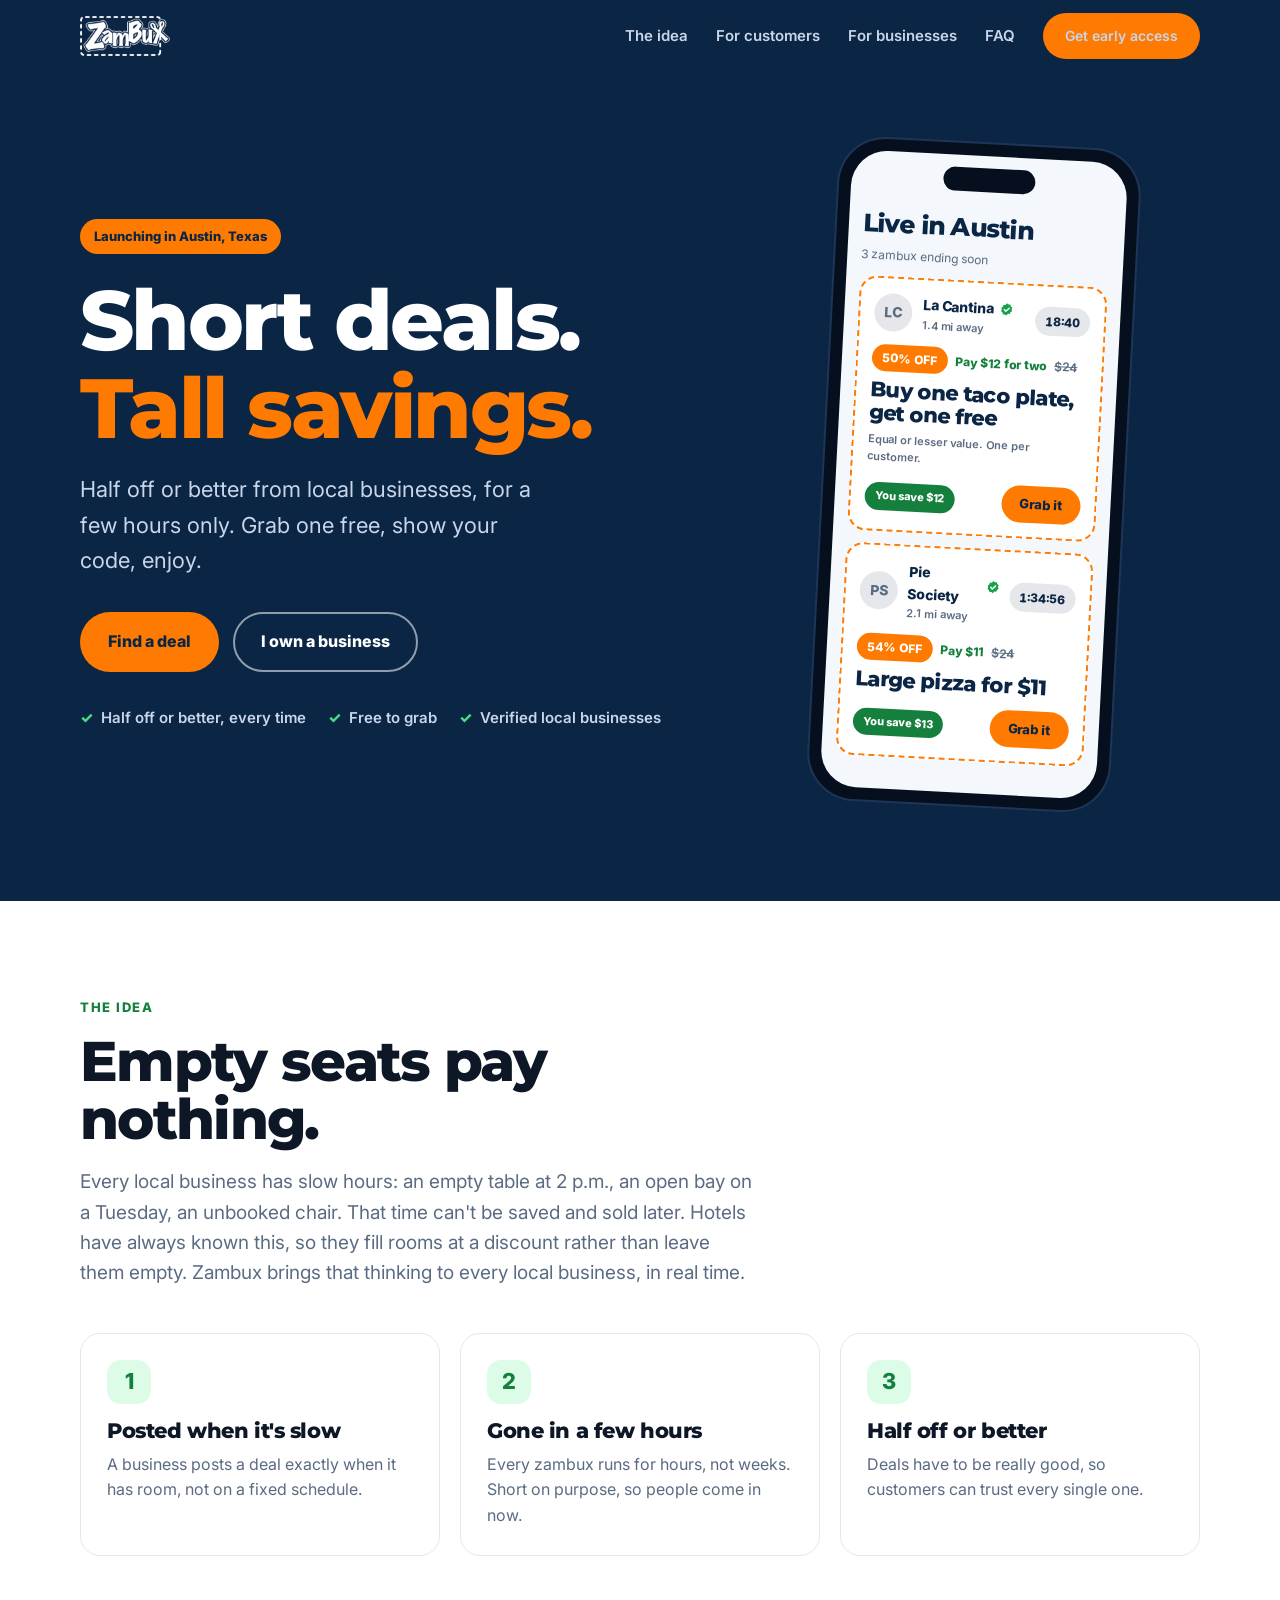
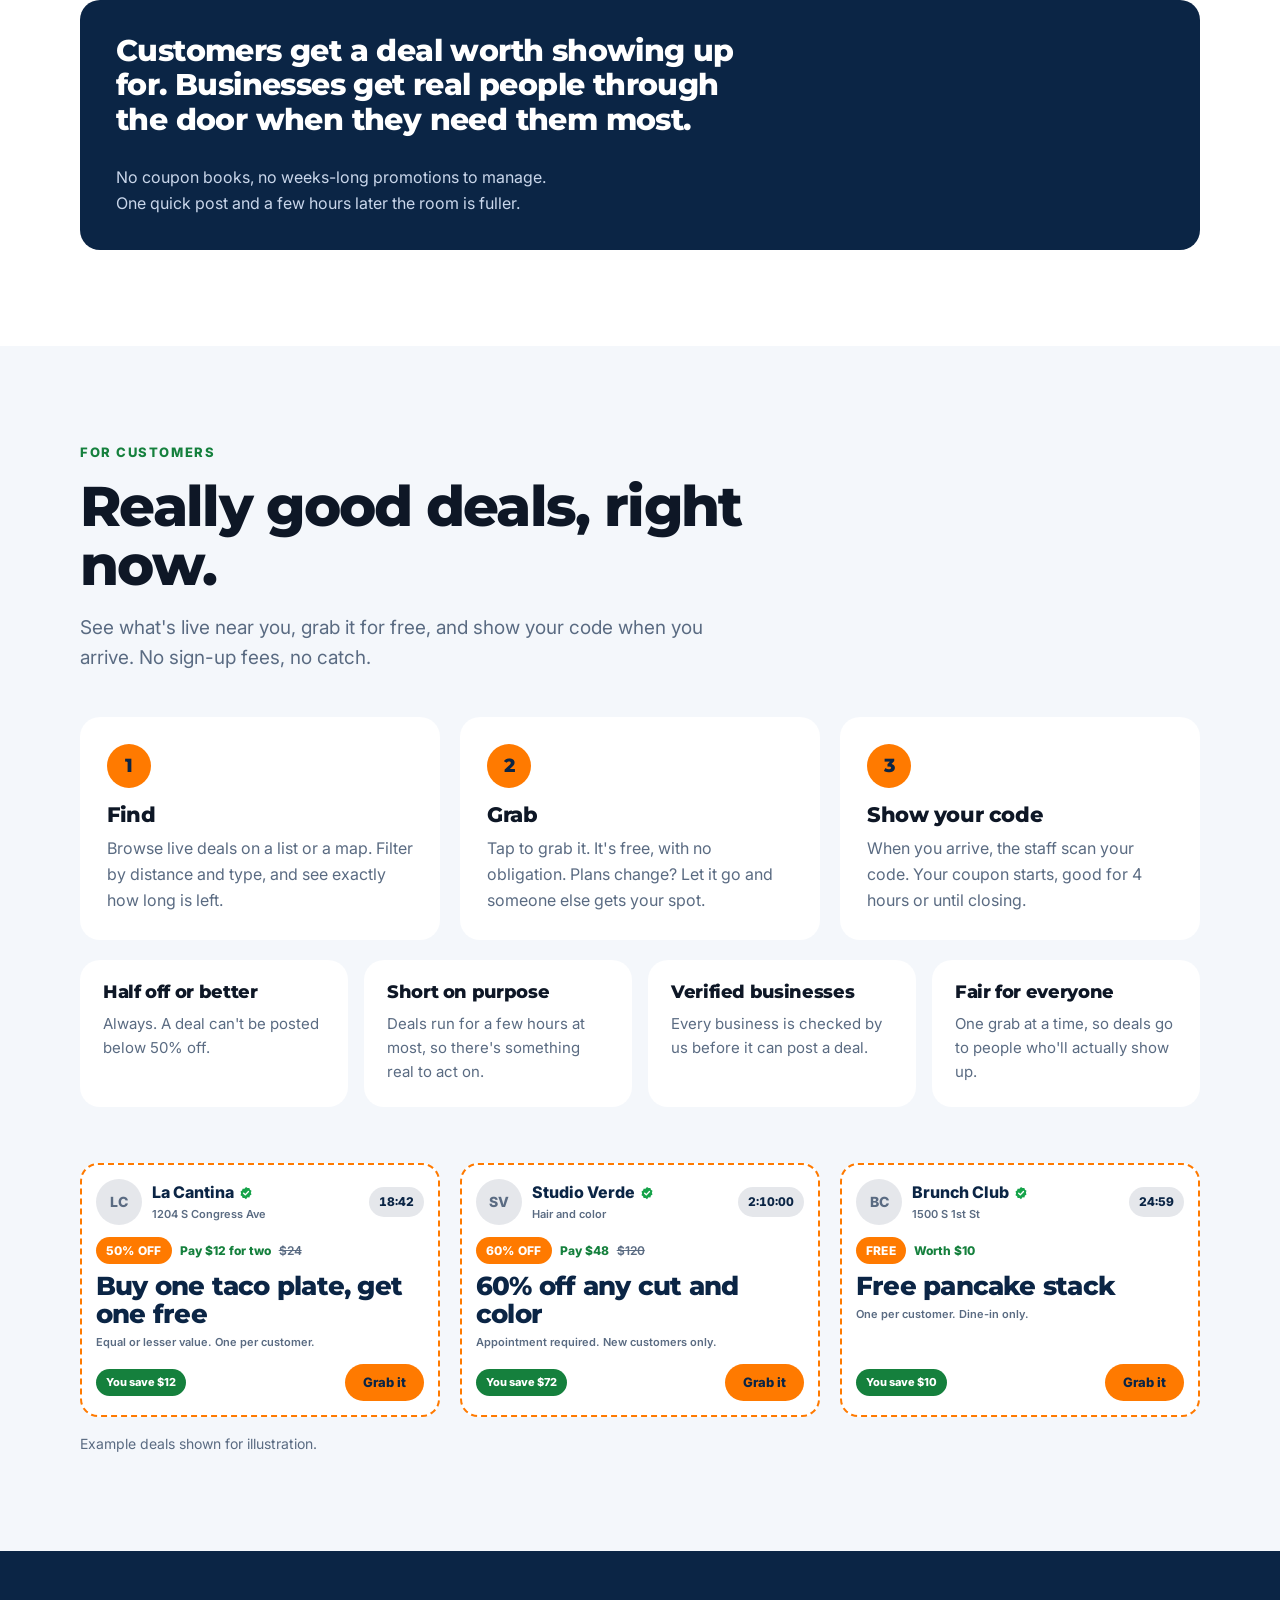
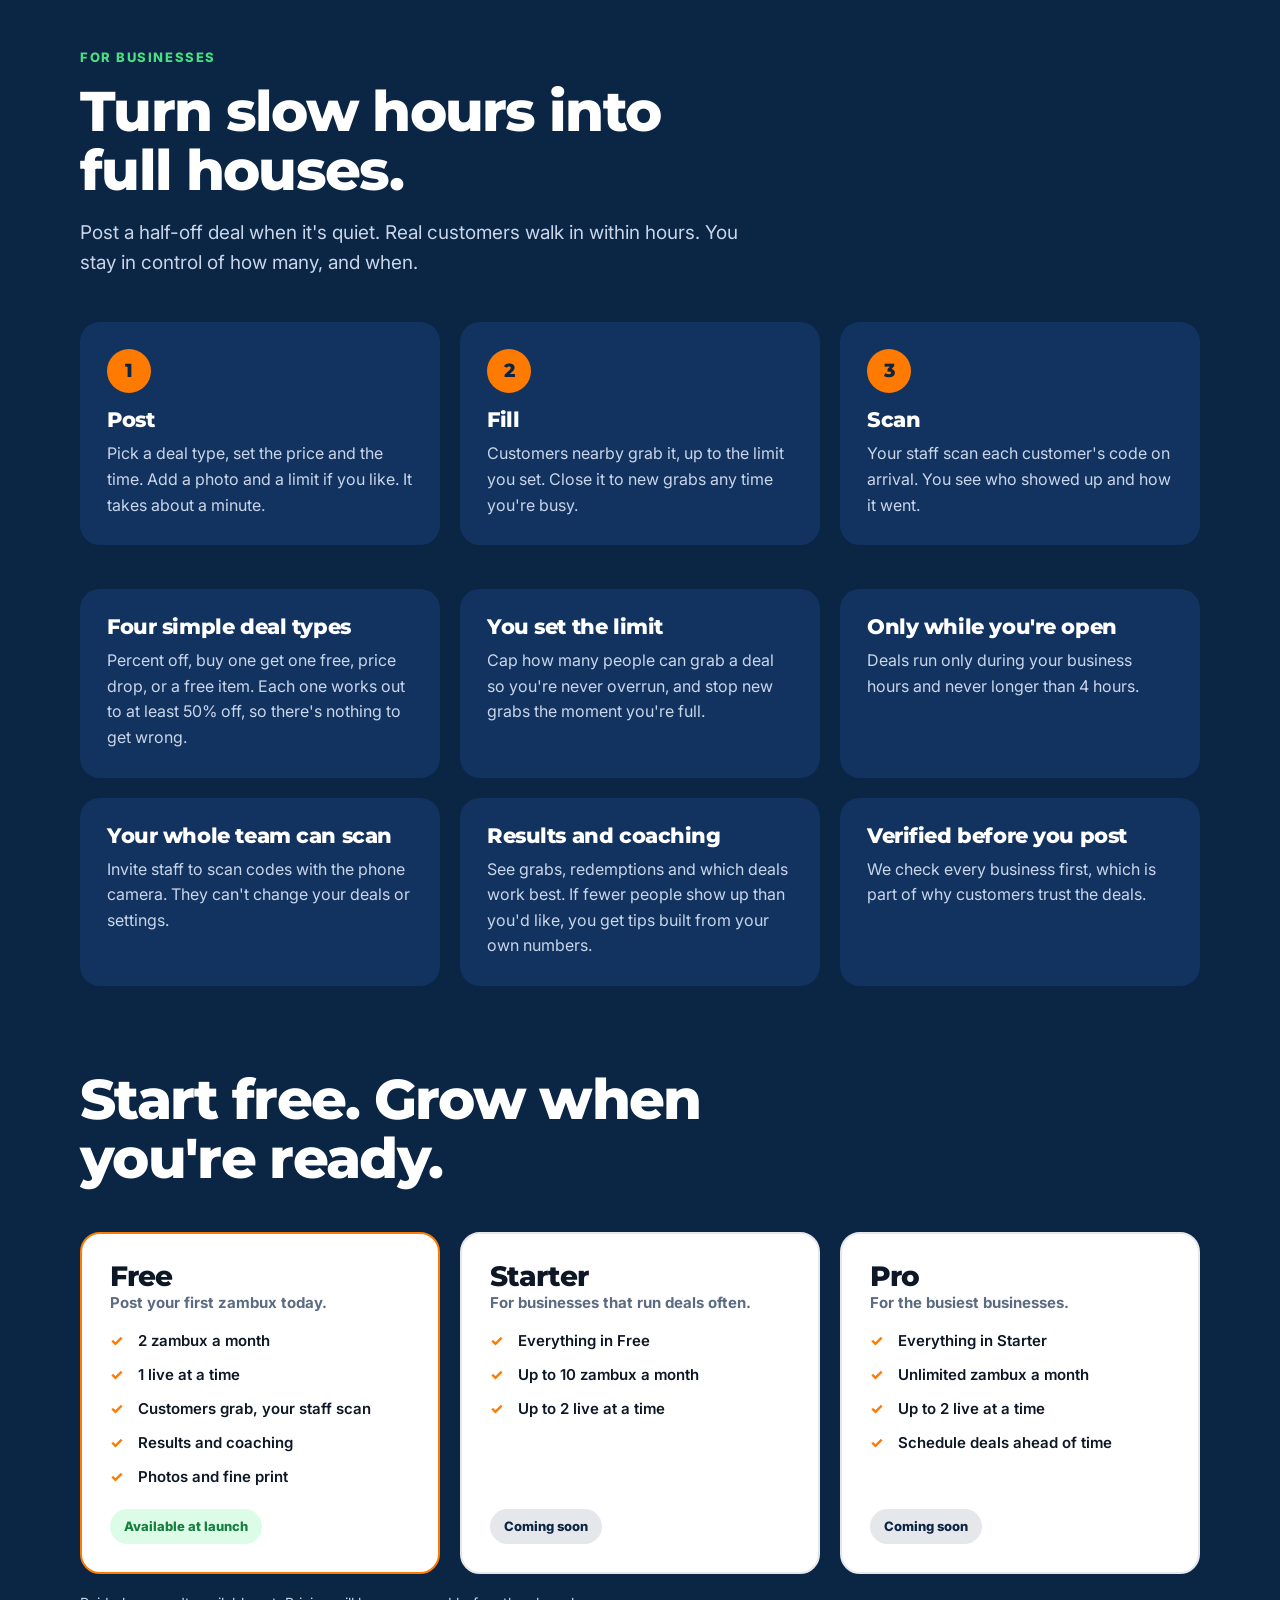
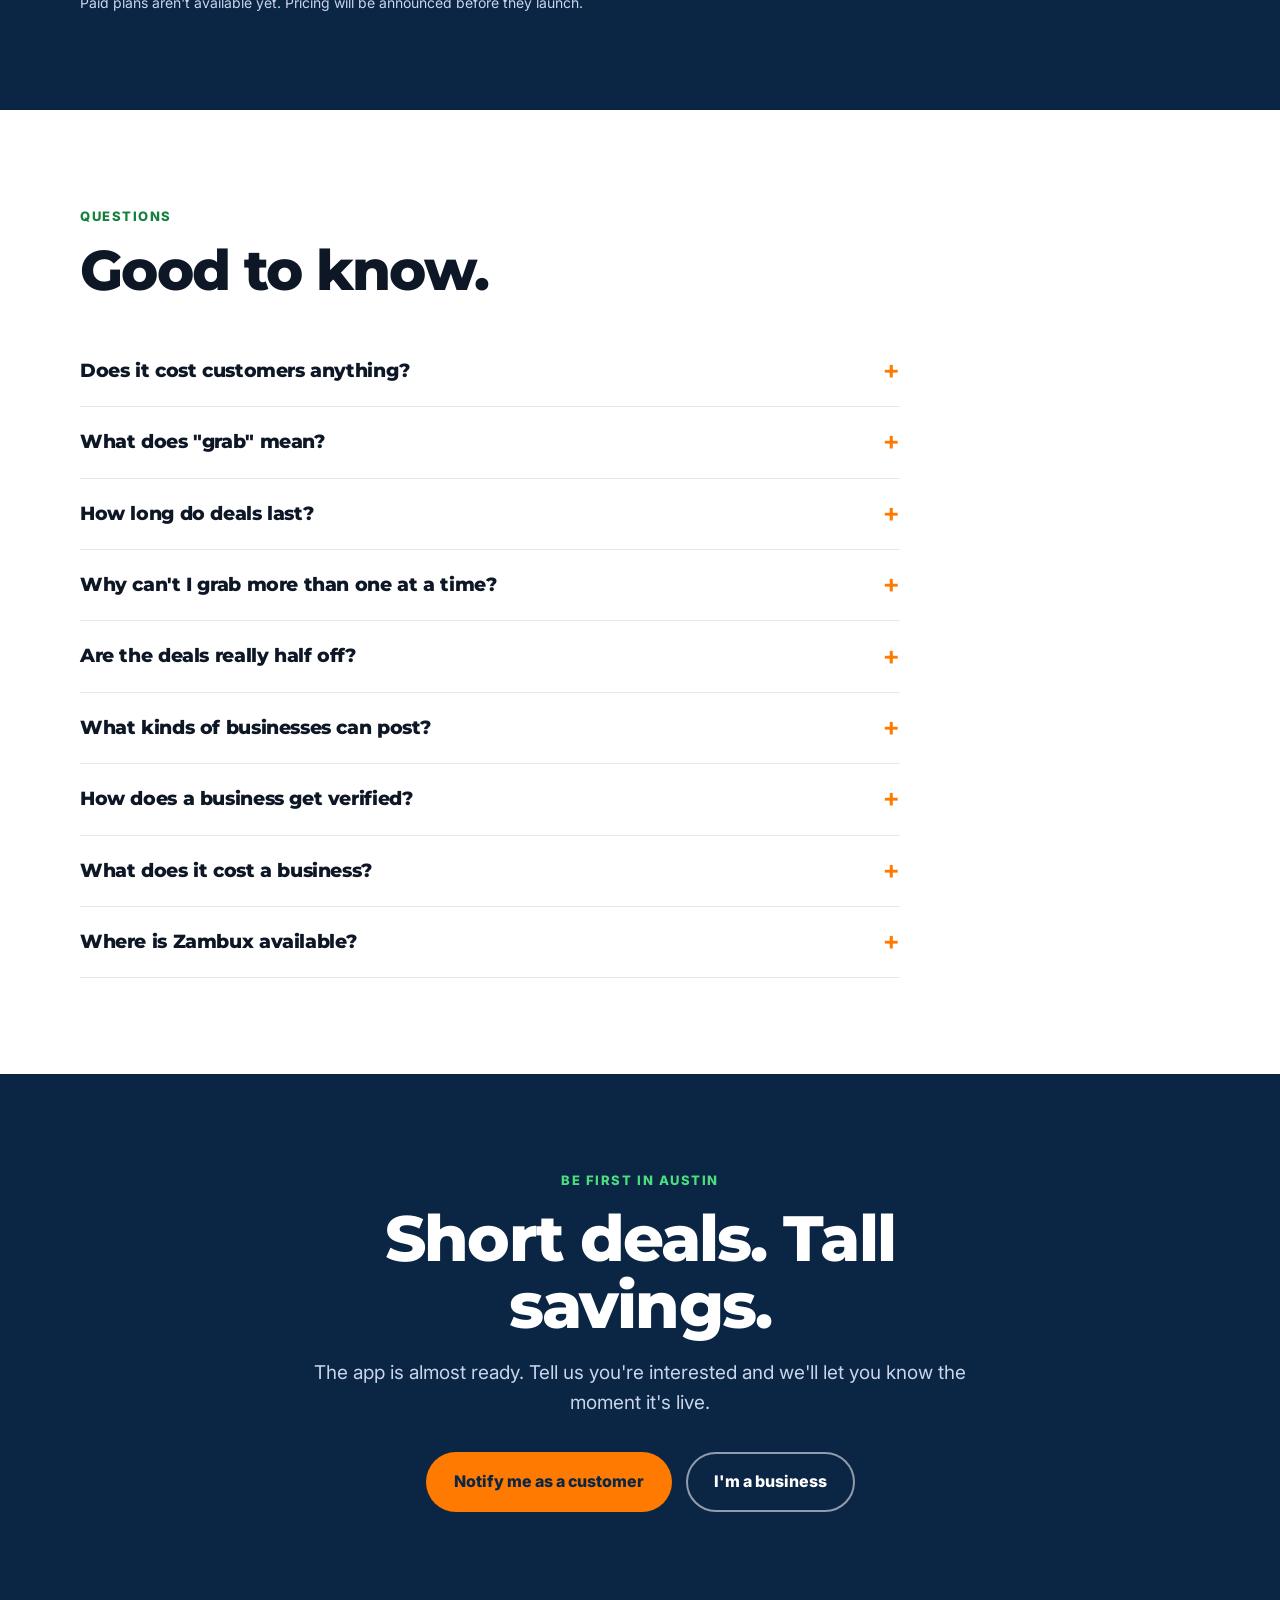
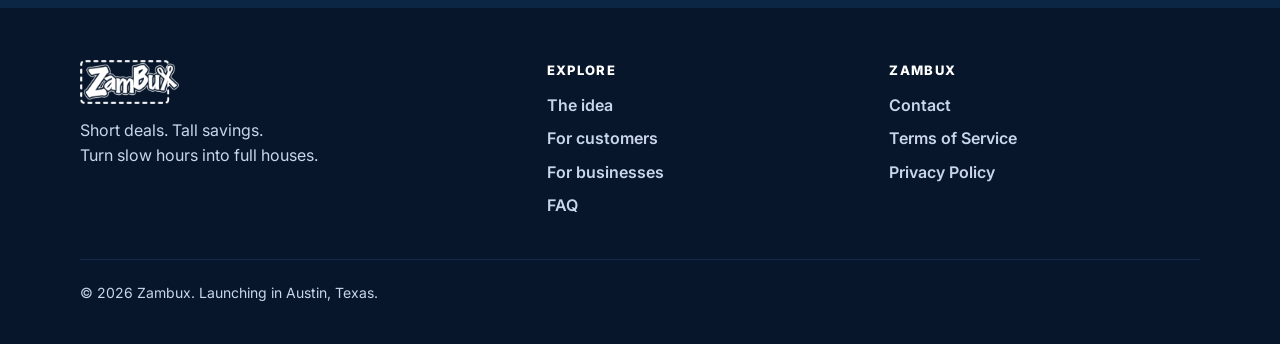
==== index.html @ da1e635c "Zambux website (temporary preview)" ====
<!doctype html>
<html lang="en">
<head>
<meta charset="utf-8">
<meta name="viewport" content="width=device-width, initial-scale=1">
<title>Zambux: Short deals. Tall savings.</title>
<meta name="description" content="Zambux turns local businesses' slow hours into full houses. Half off or better, for a few hours only. Grab it free, show your code, enjoy. Launching in Austin, Texas.">
<meta name="theme-color" content="#0B2545">
<meta name="robots" content="noindex">  <!-- TEMPORARY preview address: remove this line when the real site launches -->
<meta property="og:title" content="Zambux: Short deals. Tall savings.">
<meta property="og:description" content="Half off or better from local businesses, for a few hours only. Launching in Austin, Texas.">
<meta property="og:type" content="website">
<link rel="icon" type="image/png" href="assets/favicon.png">
<link rel="apple-touch-icon" href="assets/apple-touch-icon.png">
<link rel="preconnect" href="https://fonts.googleapis.com">
<link rel="preconnect" href="https://fonts.gstatic.com" crossorigin>
<link href="https://fonts.googleapis.com/css2?family=Inter:wght@400;600;700&family=Montserrat:wght@800&display=swap" rel="stylesheet">
<link rel="stylesheet" href="styles.css">
</head>
<body>
<a class="skip" href="#main">Skip to content</a>

<svg width="0" height="0" style="position:absolute" aria-hidden="true">
  <symbol id="seal" viewBox="0 0 24 24"><path fill="#16A34A" d="M12 1.5l2.6 1.9 3.2-.1 1 3.1 2.6 1.9-1 3.1 1 3.1-2.6 1.9-1 3.1-3.2-.1L12 22.5l-2.6-1.9-3.2.1-1-3.1-2.6-1.9 1-3.1-1-3.1 2.6-1.9 1-3.1 3.2.1z"/><path fill="none" stroke="#fff" stroke-width="2.4" stroke-linecap="round" stroke-linejoin="round" d="M8 12.4l2.8 2.8L16.2 9.6"/></symbol>
</svg>

<header class="top">
  <div class="wrap">
    <a href="#top" aria-label="Zambux home"><img src="assets/logo-white-sm.png" alt="Zambux"></a>
    <nav class="links" aria-label="Main">
      <a class="hide-sm" href="#idea">The idea</a>
      <a class="hide-sm" href="#customers">For customers</a>
      <a class="hide-sm" href="#businesses">For businesses</a>
      <a class="hide-sm" href="#faq">FAQ</a>
      <a class="btn btn-orange" href="#get-started">Get early access</a>
    </nav>
  </div>
</header>

<main id="main">

<!-- ================= Hero ================= -->
<div class="hero" id="top">
  <div class="wrap">
    <div>
      <span class="pill pill-orange">Launching in Austin, Texas</span>
      <h1>Short deals.<br><span>Tall savings.</span></h1>
      <p class="lede">Half off or better from local businesses, for a few hours only. Grab one free, show your code, enjoy.</p>
      <div class="cta">
        <a class="btn btn-orange" href="#customers">Find a deal</a>
        <a class="btn btn-ghost" href="#businesses">I own a business</a>
      </div>
      <ul class="proof">
        <li>Half off or better, every time</li>
        <li>Free to grab</li>
        <li>Verified local businesses</li>
      </ul>
    </div>

    <div aria-hidden="true">
      <div class="phone">
        <div class="screen">
          <div class="notch"></div>
          <h4>Live in Austin</h4>
          <p class="sub">3 zambux ending soon</p>

          <div class="deal">
            <div class="biz">
              <div class="avatar">LC</div>
              <div><div class="biz-name">La Cantina <svg><use href="#seal"/></svg></div><div class="biz-sub">1.4 mi away</div></div>
              <span class="timer" data-seconds="1122">18:42</span>
            </div>
            <div class="price-row"><span class="badge-off">50% OFF</span><span class="pay">Pay $12 for two</span><span class="was">$24</span></div>
            <h5>Buy one taco plate, get one free</h5>
            <p class="fine">Equal or lesser value. One per customer.</p>
            <div class="foot"><span class="save">You save $12</span><span class="grab">Grab it</span></div>
          </div>

          <div class="deal">
            <div class="biz">
              <div class="avatar">PS</div>
              <div><div class="biz-name">Pie Society <svg><use href="#seal"/></svg></div><div class="biz-sub">2.1 mi away</div></div>
              <span class="timer" data-seconds="5698">1:34:58</span>
            </div>
            <div class="price-row"><span class="badge-off">54% OFF</span><span class="pay">Pay $11</span><span class="was">$24</span></div>
            <h5>Large pizza for $11</h5>
            <div class="foot"><span class="save">You save $13</span><span class="grab">Grab it</span></div>
          </div>
        </div>
      </div>
    </div>
  </div>
</div>

<!-- ================= The idea ================= -->
<section class="idea" id="idea">
  <div class="wrap">
    <p class="eyebrow">The idea</p>
    <h2 class="big">Empty seats pay nothing.</h2>
    <p class="lead">Every local business has slow hours: an empty table at 2 p.m., an open bay on a Tuesday, an unbooked chair. That time can't be saved and sold later. Hotels have always known this, so they fill rooms at a discount rather than leave them empty. Zambux brings that thinking to every local business, in real time.</p>

    <div class="grid3">
      <div class="card"><div class="icon">1</div><h3>Posted when it's slow</h3><p>A business posts a deal exactly when it has room, not on a fixed schedule.</p></div>
      <div class="card"><div class="icon">2</div><h3>Gone in a few hours</h3><p>Every zambux runs for hours, not weeks. Short on purpose, so people come in now.</p></div>
      <div class="card"><div class="icon">3</div><h3>Half off or better</h3><p>Deals have to be really good, so customers can trust every single one.</p></div>
    </div>

    <div class="quote">
      <p>Customers get a deal worth showing up for. Businesses get real people through the door when they need them most.</p>
      <span>No coupon books, no weeks-long promotions to manage. One quick post and a few hours later the room is fuller.</span>
    </div>
  </div>
</section>

<!-- ================= Customers ================= -->
<section class="paper" id="customers">
  <div class="wrap">
    <p class="eyebrow">For customers</p>
    <h2 class="big">Really good deals, right now.</h2>
    <p class="lead">See what's live near you, grab it for free, and show your code when you arrive. No sign-up fees, no catch.</p>

    <div class="steps">
      <div class="card"><div class="num">1</div><h3>Find</h3><p>Browse live deals on a list or a map. Filter by distance and type, and see exactly how long is left.</p></div>
      <div class="card"><div class="num">2</div><h3>Grab</h3><p>Tap to grab it. It's free, with no obligation. Plans change? Let it go and someone else gets your spot.</p></div>
      <div class="card"><div class="num">3</div><h3>Show your code</h3><p>When you arrive, the staff scan your code. Your coupon starts, good for 4 hours or until closing.</p></div>
    </div>

    <div class="facts">
      <div class="card"><h3>Half off or better</h3><p>Always. A deal can't be posted below 50% off.</p></div>
      <div class="card"><h3>Short on purpose</h3><p>Deals run for a few hours at most, so there's something real to act on.</p></div>
      <div class="card"><h3>Verified businesses</h3><p>Every business is checked by us before it can post a deal.</p></div>
      <div class="card"><h3>Fair for everyone</h3><p>One grab at a time, so deals go to people who'll actually show up.</p></div>
    </div>

    <div class="examples" aria-label="Example deals">
      <div class="deal big">
        <div class="biz"><div class="avatar">LC</div><div><div class="biz-name">La Cantina <svg><use href="#seal"/></svg></div><div class="biz-sub">1204 S Congress Ave</div></div><span class="timer">18:42</span></div>
        <div class="price-row"><span class="badge-off">50% OFF</span><span class="pay">Pay $12 for two</span><span class="was">$24</span></div>
        <h5>Buy one taco plate, get one free</h5>
        <p class="fine">Equal or lesser value. One per customer.</p>
        <div class="foot"><span class="save">You save $12</span><span class="grab">Grab it</span></div>
      </div>
      <div class="deal big">
        <div class="biz"><div class="avatar">SV</div><div><div class="biz-name">Studio Verde <svg><use href="#seal"/></svg></div><div class="biz-sub">Hair and color</div></div><span class="timer">2:10:00</span></div>
        <div class="price-row"><span class="badge-off">60% OFF</span><span class="pay">Pay $48</span><span class="was">$120</span></div>
        <h5>60% off any cut and color</h5>
        <p class="fine">Appointment required. New customers only.</p>
        <div class="foot"><span class="save">You save $72</span><span class="grab">Grab it</span></div>
      </div>
      <div class="deal big">
        <div class="biz"><div class="avatar">BC</div><div><div class="biz-name">Brunch Club <svg><use href="#seal"/></svg></div><div class="biz-sub">1500 S 1st St</div></div><span class="timer">24:59</span></div>
        <div class="price-row"><span class="badge-off">FREE</span><span class="pay">Worth $10</span></div>
        <h5>Free pancake stack</h5>
        <p class="fine">One per customer. Dine-in only.</p>
        <div class="foot"><span class="save">You save $10</span><span class="grab">Grab it</span></div>
      </div>
    </div>
    <p class="note" style="color:var(--slate);margin-top:16px">Example deals shown for illustration.</p>
  </div>
</section>

<!-- ================= Businesses ================= -->
<section class="navy" id="businesses">
  <div class="wrap">
    <p class="eyebrow">For businesses</p>
    <h2 class="big">Turn slow hours into full houses.</h2>
    <p class="lead">Post a half-off deal when it's quiet. Real customers walk in within hours. You stay in control of how many, and when.</p>

    <div class="steps">
      <div class="card" style="background:var(--navy-lift);border-color:transparent;color:#fff"><div class="num">1</div><h3>Post</h3><p style="color:var(--soft)">Pick a deal type, set the price and the time. Add a photo and a limit if you like. It takes about a minute.</p></div>
      <div class="card" style="background:var(--navy-lift);border-color:transparent;color:#fff"><div class="num">2</div><h3>Fill</h3><p style="color:var(--soft)">Customers nearby grab it, up to the limit you set. Close it to new grabs any time you're busy.</p></div>
      <div class="card" style="background:var(--navy-lift);border-color:transparent;color:#fff"><div class="num">3</div><h3>Scan</h3><p style="color:var(--soft)">Your staff scan each customer's code on arrival. You see who showed up and how it went.</p></div>
    </div>

    <div class="features">
      <div class="card" style="background:var(--navy-lift);border-color:transparent;color:#fff"><h3>Four simple deal types</h3><p style="color:var(--soft)">Percent off, buy one get one free, price drop, or a free item. Each one works out to at least 50% off, so there's nothing to get wrong.</p></div>
      <div class="card" style="background:var(--navy-lift);border-color:transparent;color:#fff"><h3>You set the limit</h3><p style="color:var(--soft)">Cap how many people can grab a deal so you're never overrun, and stop new grabs the moment you're full.</p></div>
      <div class="card" style="background:var(--navy-lift);border-color:transparent;color:#fff"><h3>Only while you're open</h3><p style="color:var(--soft)">Deals run only during your business hours and never longer than 4 hours.</p></div>
      <div class="card" style="background:var(--navy-lift);border-color:transparent;color:#fff"><h3>Your whole team can scan</h3><p style="color:var(--soft)">Invite staff to scan codes with the phone camera. They can't change your deals or settings.</p></div>
      <div class="card" style="background:var(--navy-lift);border-color:transparent;color:#fff"><h3>Results and coaching</h3><p style="color:var(--soft)">See grabs, redemptions and which deals work best. If fewer people show up than you'd like, you get tips built from your own numbers.</p></div>
      <div class="card" style="background:var(--navy-lift);border-color:transparent;color:#fff"><h3>Verified before you post</h3><p style="color:var(--soft)">We check every business first, which is part of why customers trust the deals.</p></div>
    </div>

    <h2 class="big" style="margin-top:84px;max-width:20ch">Start free. Grow when you're ready.</h2>
    <div class="plans">
      <div class="plan free">
        <div><h3>Free</h3><p class="tag">Post your first zambux today.</p></div>
        <ul><li>2 zambux a month</li><li>1 live at a time</li><li>Customers grab, your staff scan</li><li>Results and coaching</li><li>Photos and fine print</li></ul>
        <div class="status"><span class="pill pill-green">Available at launch</span></div>
      </div>
      <div class="plan">
        <div><h3>Starter</h3><p class="tag">For businesses that run deals often.</p></div>
        <ul><li>Everything in Free</li><li>Up to 10 zambux a month</li><li>Up to 2 live at a time</li></ul>
        <div class="status"><span class="pill" style="background:var(--line);color:var(--navy)">Coming soon</span></div>
      </div>
      <div class="plan">
        <div><h3>Pro</h3><p class="tag">For the busiest businesses.</p></div>
        <ul><li>Everything in Starter</li><li>Unlimited zambux a month</li><li>Up to 2 live at a time</li><li>Schedule deals ahead of time</li></ul>
        <div class="status"><span class="pill" style="background:var(--line);color:var(--navy)">Coming soon</span></div>
      </div>
    </div>
    <p class="note">Paid plans aren't available yet. Pricing will be announced before they launch.</p>
  </div>
</section>

<!-- ================= FAQ ================= -->
<section id="faq">
  <div class="wrap">
    <p class="eyebrow">Questions</p>
    <h2 class="big">Good to know.</h2>
    <div class="faq">
      <details><summary>Does it cost customers anything?</summary><p>No. Grabbing a zambux is free and creates no obligation. You only pay the discounted price at the business, if you decide to use it.</p></details>
      <details><summary>What does "grab" mean?</summary><p>It's how you save a deal for yourself. You get a code. When you arrive, the business scans it and your coupon starts. If you can't make it, you can let it go so someone else gets the spot.</p></details>
      <details><summary>How long do deals last?</summary><p>A few hours at most, and only while the business is open. Once the staff scan your code, your coupon is good for 4 hours or until closing, whichever comes first. If a deal ends before you get there, you still get a 10 minute window to be scanned.</p></details>
      <details><summary>Why can't I grab more than one at a time?</summary><p>It keeps deals fair. Holding one at a time means spots go to people who will actually show up. You can switch to a different one whenever you like, and once you've been scanned you're free to grab another.</p></details>
      <details><summary>Are the deals really half off?</summary><p>Yes. The app won't let a business post anything below 50% off. Percent-off deals are 50, 60, 70 or 80 percent, and buy one get one free works out to exactly half. If a deal isn't as advertised, customers can report it.</p></details>
      <details><summary>What kinds of businesses can post?</summary><p>Any local business with slow hours: restaurants and cafes first, then salons, spas, fitness, home services and more. Zambux deals don't include alcohol.</p></details>
      <details><summary>How does a business get verified?</summary><p>We check each business before it can post: that it's real, local and who it says it is. It's a quick process and part of what keeps deals trustworthy.</p></details>
      <details><summary>What does it cost a business?</summary><p>You can start on the Free plan at no cost and post up to 2 zambux a month. Paid plans with more room will come later.</p></details>
      <details><summary>Where is Zambux available?</summary><p>We're launching in Austin, Texas, and growing from there.</p></details>
    </div>
  </div>
</section>

<!-- ================= Sign up ================= -->
<section class="navy signup" id="get-started">
  <div class="wrap">
    <p class="eyebrow">Be first in Austin</p>
    <h2>Short deals. Tall savings.</h2>
    <p class="lead">The app is almost ready. Tell us you're interested and we'll let you know the moment it's live.</p>
    <div class="cta">
      <a class="btn btn-orange" href="mailto:support@zambux.net?subject=Notify%20me%20when%20Zambux%20launches&body=I%27m%20a%20customer%20and%20would%20like%20to%20know%20when%20Zambux%20is%20live.">Notify me as a customer</a>
      <a class="btn btn-ghost" href="mailto:support@zambux.net?subject=Zambux%20for%20my%20business&body=My%20business%20name%3A%0AMy%20address%3A%0AMy%20phone%3A%0A">I'm a business</a>
    </div>
  </div>
</section>

</main>

<footer>
  <div class="wrap">
    <div>
      <img src="assets/logo-white-sm.png" alt="Zambux">
      <p>Short deals. Tall savings.<br>Turn slow hours into full houses.</p>
    </div>
    <div>
      <h6>Explore</h6>
      <a href="#idea">The idea</a>
      <a href="#customers">For customers</a>
      <a href="#businesses">For businesses</a>
      <a href="#faq">FAQ</a>
    </div>
    <div>
      <h6>Zambux</h6>
      <a href="mailto:support@zambux.net">Contact</a>
      <a href="terms.html">Terms of Service</a>
      <a href="privacy.html">Privacy Policy</a>
    </div>
    <p class="fine">&copy; 2026 Zambux. Launching in Austin, Texas.</p>
  </div>
</footer>

<script src="script.js"></script>
</body>
</html>
---- styles.css ----
:root {
  --navy: #0B2545;
  --navy-lift: #12335F;
  --orange: #FF7A00;
  --green: #16A34A;
  --green-dark: #15803D;
  --green-tint: #DCFCE7;
  --paper: #F4F7FB;
  --line: #E5E7EB;
  --ink: #0E1726;
  --slate: #5A6B82;
  --soft: #C9D6EA;
  --radius: 20px;
  --max: 1120px;
}

* { box-sizing: border-box; }
html { scroll-behavior: smooth; }
body {
  margin: 0;
  font-family: "Inter", system-ui, -apple-system, "Segoe UI", sans-serif;
  color: var(--ink);
  background: #fff;
  line-height: 1.6;
  -webkit-font-smoothing: antialiased;
}
img { max-width: 100%; display: block; }
a { color: inherit; }
h1, h2, h3 { font-family: "Montserrat", "Inter", system-ui, sans-serif; font-weight: 800; letter-spacing: -0.03em; line-height: 1.05; margin: 0; }
p { margin: 0; }
.wrap { width: min(var(--max), calc(100% - 40px)); margin: 0 auto; }
.skip { position: absolute; left: -999px; top: 8px; background: #fff; color: var(--navy); padding: 10px 14px; border-radius: 10px; z-index: 100; }
.skip:focus { left: 12px; }
:focus-visible { outline: 3px solid var(--orange); outline-offset: 3px; border-radius: 6px; }

/* ---------- Buttons and pills ---------- */
.btn {
  display: inline-flex; align-items: center; justify-content: center; gap: 8px;
  font-weight: 800; font-size: 16px; text-decoration: none;
  padding: 15px 26px; border-radius: 999px; border: 2px solid transparent;
  transition: transform .12s ease, background .12s ease;
}
.btn:active { transform: scale(.98); }
.btn-orange { background: var(--orange); color: var(--navy); }
.btn-orange:hover { background: #ff8f26; }
.btn-ghost { border-color: rgba(255,255,255,.55); color: #fff; }
.btn-ghost:hover { background: rgba(255,255,255,.1); }
.btn-navy { background: var(--navy); color: #fff; }
.btn-navy:hover { background: var(--navy-lift); }
.pill { display: inline-flex; align-items: center; gap: 8px; font-size: 13px; font-weight: 800; padding: 7px 14px; border-radius: 999px; }
.pill-orange { background: var(--orange); color: var(--navy); }
.pill-green { background: var(--green-tint); color: var(--green-dark); }
.badge-off { display: inline-block; background: var(--orange); color: #fff; font-weight: 800; letter-spacing: .02em; border-radius: 999px; padding: 6px 14px; font-size: 15px; }

/* ---------- Header ---------- */
header.top { background: var(--navy); position: sticky; top: 0; z-index: 50; }
header.top .wrap { display: flex; align-items: center; justify-content: space-between; height: 72px; gap: 16px; }
header.top img { height: 40px; width: auto; }
nav.links { display: flex; gap: 28px; align-items: center; }
nav.links a { color: var(--soft); text-decoration: none; font-weight: 600; font-size: 15px; }
nav.links a:hover { color: #fff; }
header.top .btn { padding: 10px 20px; font-size: 14px; }

/* ---------- Hero ---------- */
.hero { background: var(--navy); color: #fff; padding: 72px 0 96px; overflow: hidden; }
.hero .wrap { display: grid; grid-template-columns: 1.15fr .85fr; gap: 56px; align-items: center; }
.hero h1 { font-size: clamp(44px, 7vw, 84px); margin: 22px 0 20px; }
.hero h1 span { color: var(--orange); }
.hero p.lede { font-size: clamp(18px, 2.2vw, 22px); color: var(--soft); max-width: 34ch; }
.hero .cta { display: flex; gap: 14px; flex-wrap: wrap; margin-top: 34px; }
.hero ul.proof { list-style: none; display: flex; flex-wrap: wrap; gap: 10px 22px; padding: 0; margin: 34px 0 0; color: var(--soft); font-weight: 600; font-size: 15px; }
.hero ul.proof li::before { content: "\2713"; color: #4ADE80; font-weight: 800; margin-right: 8px; }

/* Phone */
.phone { width: 300px; margin: 0 auto; background: #060F1E; border-radius: 46px; padding: 12px; box-shadow: 0 0 0 2px #1d3557; transform: rotate(3deg); }
.phone .screen { background: var(--paper); border-radius: 36px; padding: 18px 14px 20px; color: var(--ink); min-height: 560px; position: relative; overflow: hidden; }
.phone .notch { width: 92px; height: 24px; background: #060F1E; border-radius: 99px; margin: -6px auto 16px; }
.phone .screen h4 { font-family: "Montserrat", sans-serif; font-weight: 800; font-size: 25px; letter-spacing: -.03em; margin: 0; color: var(--navy); }
.phone .screen .sub { font-size: 12px; color: var(--slate); margin: 2px 0 12px; }

/* Deal card (matches the app) */
.deal { background: #fff; border: 2px dashed var(--orange); border-radius: 18px; padding: 14px; margin-bottom: 12px; text-align: left; }
.deal .biz { display: flex; align-items: center; gap: 10px; }
.deal .avatar { width: 38px; height: 38px; border-radius: 50%; background: var(--line); flex: none; display: grid; place-items: center; font-weight: 800; color: var(--slate); font-size: 14px; }
.deal .biz-name { font-weight: 800; color: var(--navy); font-size: 14px; display: flex; align-items: center; gap: 5px; }
.deal .biz-name svg { width: 14px; height: 14px; flex: none; }
.deal .biz-sub { font-size: 11px; color: var(--slate); font-weight: 600; }
.deal .timer { margin-left: auto; background: var(--line); color: var(--navy); font-weight: 800; font-size: 12px; padding: 5px 10px; border-radius: 99px; font-variant-numeric: tabular-nums; white-space: nowrap; }
.deal .price-row { display: flex; align-items: center; gap: 8px; margin-top: 12px; flex-wrap: wrap; }
.deal .price-row .badge-off { font-size: 12px; padding: 4px 10px; }
.deal .pay { color: var(--green-dark); font-weight: 800; font-size: 12px; }
.deal .was { color: var(--slate); text-decoration: line-through; font-weight: 600; font-size: 12px; }
.deal h5 { font-family: "Montserrat", sans-serif; font-weight: 800; letter-spacing: -.03em; font-size: 21px; line-height: 1.08; color: var(--navy); margin: 8px 0 6px; }
.deal .fine { font-size: 11px; color: var(--slate); font-weight: 600; }
.deal .foot { display: flex; align-items: center; justify-content: space-between; gap: 8px; margin-top: 12px; }
.deal .save { background: var(--green-dark); color: #fff; font-weight: 800; font-size: 11px; padding: 5px 10px; border-radius: 99px; }
.deal .grab { background: var(--orange); color: var(--navy); font-weight: 800; font-size: 13px; padding: 8px 18px; border-radius: 99px; }
.deal.big h5 { font-size: 26px; }
.deal.big .biz-name { font-size: 16px; }
.deal.big .avatar { width: 46px; height: 46px; }

/* ---------- Sections ---------- */
section { padding: 96px 0; }
section.paper { background: var(--paper); }
section.navy { background: var(--navy); color: #fff; }
.eyebrow { font-size: 13px; font-weight: 800; letter-spacing: .12em; text-transform: uppercase; color: var(--green-dark); margin-bottom: 14px; }
section.navy .eyebrow { color: #4ADE80; }
h2.big { font-size: clamp(34px, 5vw, 56px); max-width: 18ch; }
.lead { font-size: 19px; color: var(--slate); max-width: 56ch; margin-top: 18px; }
section.navy .lead { color: var(--soft); }

.idea .grid3 { display: grid; grid-template-columns: repeat(3, 1fr); gap: 20px; margin-top: 44px; }
.card { background: #fff; border: 1px solid var(--line); border-radius: var(--radius); padding: 26px; }
section.paper .card { border-color: transparent; }
.card h3 { font-size: 21px; margin-bottom: 10px; letter-spacing: -.02em; }
.card p { color: var(--slate); font-size: 16px; }
.card .num { width: 44px; height: 44px; border-radius: 50%; background: var(--orange); color: var(--navy); font-weight: 800; display: grid; place-items: center; font-size: 19px; margin-bottom: 16px; font-family: "Montserrat", sans-serif; }
.card .icon { width: 44px; height: 44px; border-radius: 14px; background: var(--green-tint); color: var(--green-dark); display: grid; place-items: center; margin-bottom: 16px; font-size: 22px; font-weight: 800; }
.quote { margin-top: 44px; background: var(--navy); color: #fff; border-radius: var(--radius); padding: 34px 36px; display: flex; gap: 28px; align-items: center; flex-wrap: wrap; }
.quote p { font-family: "Montserrat", sans-serif; font-weight: 800; letter-spacing: -.02em; font-size: clamp(22px, 3vw, 30px); line-height: 1.15; max-width: 30ch; }
.quote span { color: var(--soft); font-size: 16px; max-width: 44ch; }

.steps { display: grid; grid-template-columns: repeat(3, 1fr); gap: 20px; margin-top: 44px; }
.facts { display: grid; grid-template-columns: repeat(4, 1fr); gap: 16px; margin-top: 20px; }
.facts .card { padding: 22px; }
.facts .card h3 { font-size: 18px; }
.facts .card p { font-size: 15px; }

.examples { display: grid; grid-template-columns: repeat(3, 1fr); gap: 20px; margin-top: 56px; align-items: stretch; }
.examples .deal { margin: 0; display: flex; flex-direction: column; }
.examples .deal .foot { margin-top: auto; padding-top: 12px; }

.features { display: grid; grid-template-columns: repeat(3, 1fr); gap: 20px; margin-top: 44px; }
.plans { display: grid; grid-template-columns: repeat(3, 1fr); gap: 20px; margin-top: 44px; align-items: stretch; }
.plan { background: #fff; color: var(--ink); border: 2px solid var(--line); border-radius: var(--radius); padding: 28px; display: flex; flex-direction: column; gap: 14px; }
.plan.free { border-color: var(--orange); }
.plan h3 { font-size: 28px; }
.plan .tag { font-weight: 700; color: var(--slate); font-size: 15px; }
.plan ul { list-style: none; padding: 0; margin: 0; display: grid; gap: 10px; }
.plan li { padding-left: 28px; position: relative; font-weight: 600; font-size: 15px; }
.plan li::before { content: "\2713"; position: absolute; left: 0; color: var(--orange); font-weight: 800; }
.plan .status { margin-top: auto; padding-top: 6px; }
.note { color: var(--soft); font-size: 14px; margin-top: 18px; }

.faq { max-width: 820px; margin-top: 36px; }
details { border-bottom: 1px solid var(--line); padding: 20px 0; }
details summary { cursor: pointer; font-weight: 800; font-size: 19px; font-family: "Montserrat", sans-serif; letter-spacing: -.02em; list-style: none; display: flex; justify-content: space-between; gap: 16px; align-items: center; }
details summary::-webkit-details-marker { display: none; }
details summary::after { content: "+"; font-size: 28px; color: var(--orange); font-weight: 600; line-height: 1; }
details[open] summary::after { content: "\2212"; }
details p { margin-top: 12px; color: var(--slate); font-size: 17px; max-width: 64ch; }

.signup { text-align: center; }
.signup h2 { font-size: clamp(36px, 6vw, 64px); margin: 0 auto; max-width: 14ch; }
.signup .lead { margin-left: auto; margin-right: auto; }
.signup .cta { display: flex; gap: 14px; justify-content: center; flex-wrap: wrap; margin-top: 34px; }

footer { background: #07162B; color: var(--soft); padding: 52px 0 40px; }
footer .wrap { display: grid; grid-template-columns: 1.4fr 1fr 1fr; gap: 32px; }
footer img { height: 44px; width: auto; margin-bottom: 14px; }
footer h6 { margin: 0 0 12px; color: #fff; font-size: 13px; letter-spacing: .1em; text-transform: uppercase; font-weight: 800; }
footer a { display: block; text-decoration: none; margin: 8px 0; font-weight: 600; }
footer a:hover { color: #fff; }
footer .fine { grid-column: 1 / -1; border-top: 1px solid #16294A; padding-top: 22px; font-size: 14px; }

/* Legal pages */
.legal { padding: 64px 0 96px; }
.legal .wrap { max-width: 780px; }
.legal h1 { font-size: clamp(36px, 6vw, 56px); margin-bottom: 10px; }
.legal .updated { color: var(--slate); font-weight: 600; margin-bottom: 26px; }
.legal .draft { background: #FFF4E8; border: 2px solid var(--orange); border-radius: 14px; padding: 16px 18px; font-weight: 700; color: var(--navy); margin-bottom: 36px; }
.legal h2 { font-size: 24px; margin: 38px 0 10px; letter-spacing: -.02em; }
.legal p { color: #2A3750; font-size: 17px; }

/* ---------- Responsive ---------- */
@media (max-width: 920px) {
  .hero .wrap { grid-template-columns: 1fr; }
  .phone { margin-top: 12px; }
  .idea .grid3, .steps, .features, .plans, .examples { grid-template-columns: 1fr; }
  .facts { grid-template-columns: 1fr 1fr; }
  footer .wrap { grid-template-columns: 1fr; }
  nav.links a.hide-sm { display: none; }
  section { padding: 72px 0; }
}
@media (max-width: 520px) {
  .facts { grid-template-columns: 1fr; }
  nav.links { gap: 16px; }
  header.top img { height: 34px; }
  .quote { padding: 26px; }
}
@media (prefers-reduced-motion: reduce) {
  html { scroll-behavior: auto; }
  .btn { transition: none; }
}

section, .hero { scroll-margin-top: 80px; }
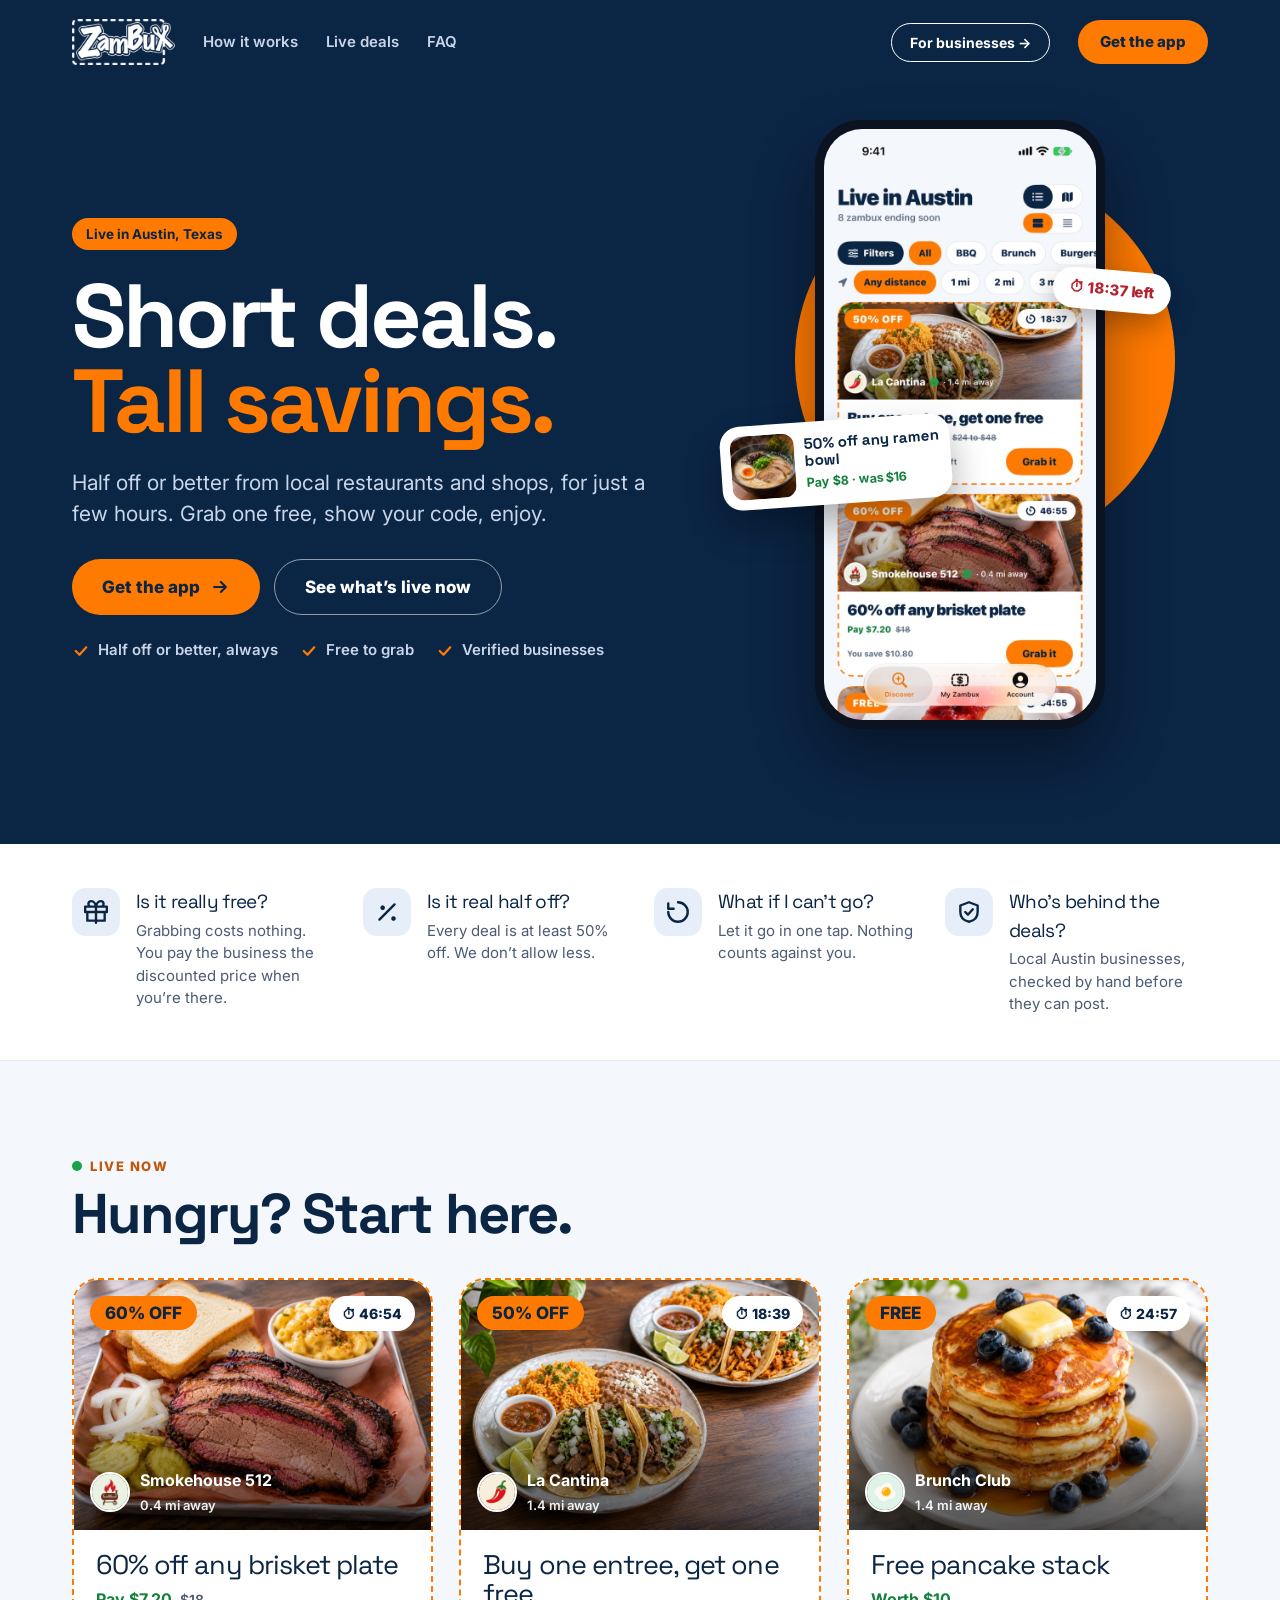
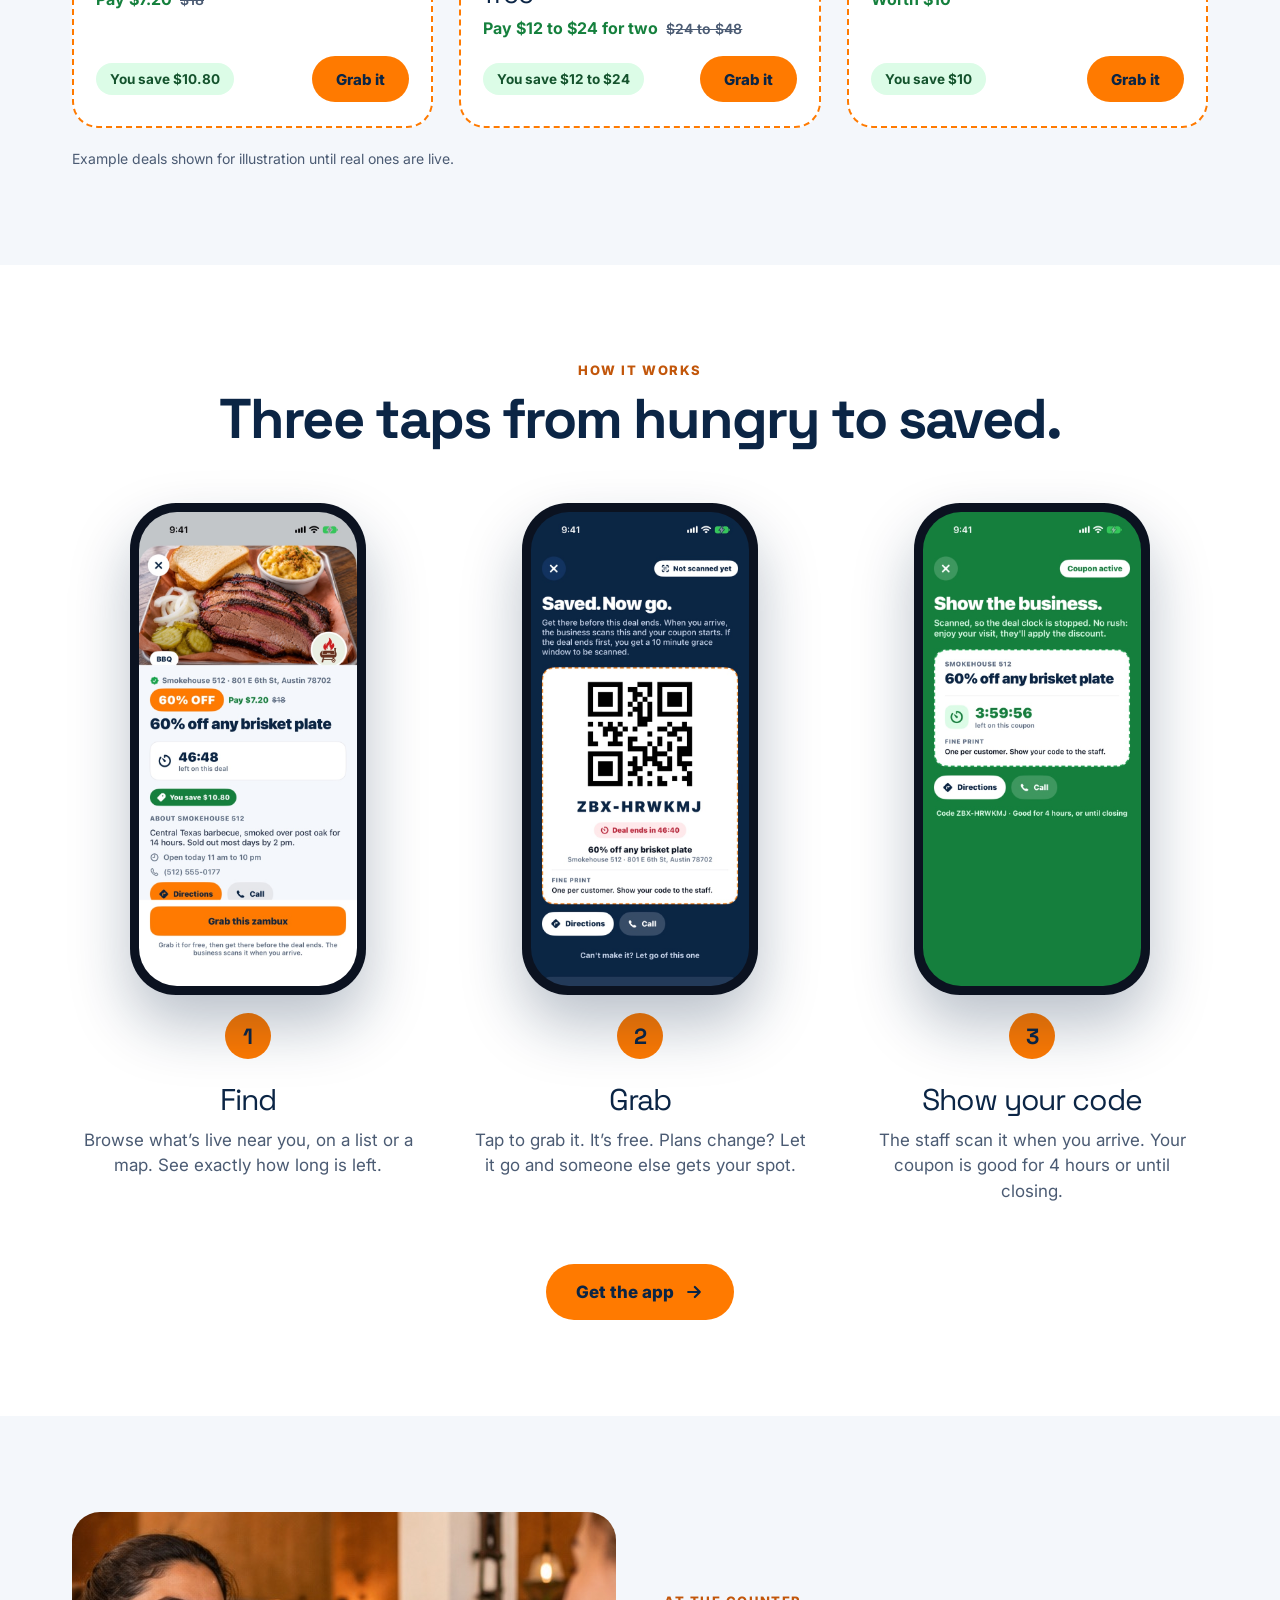
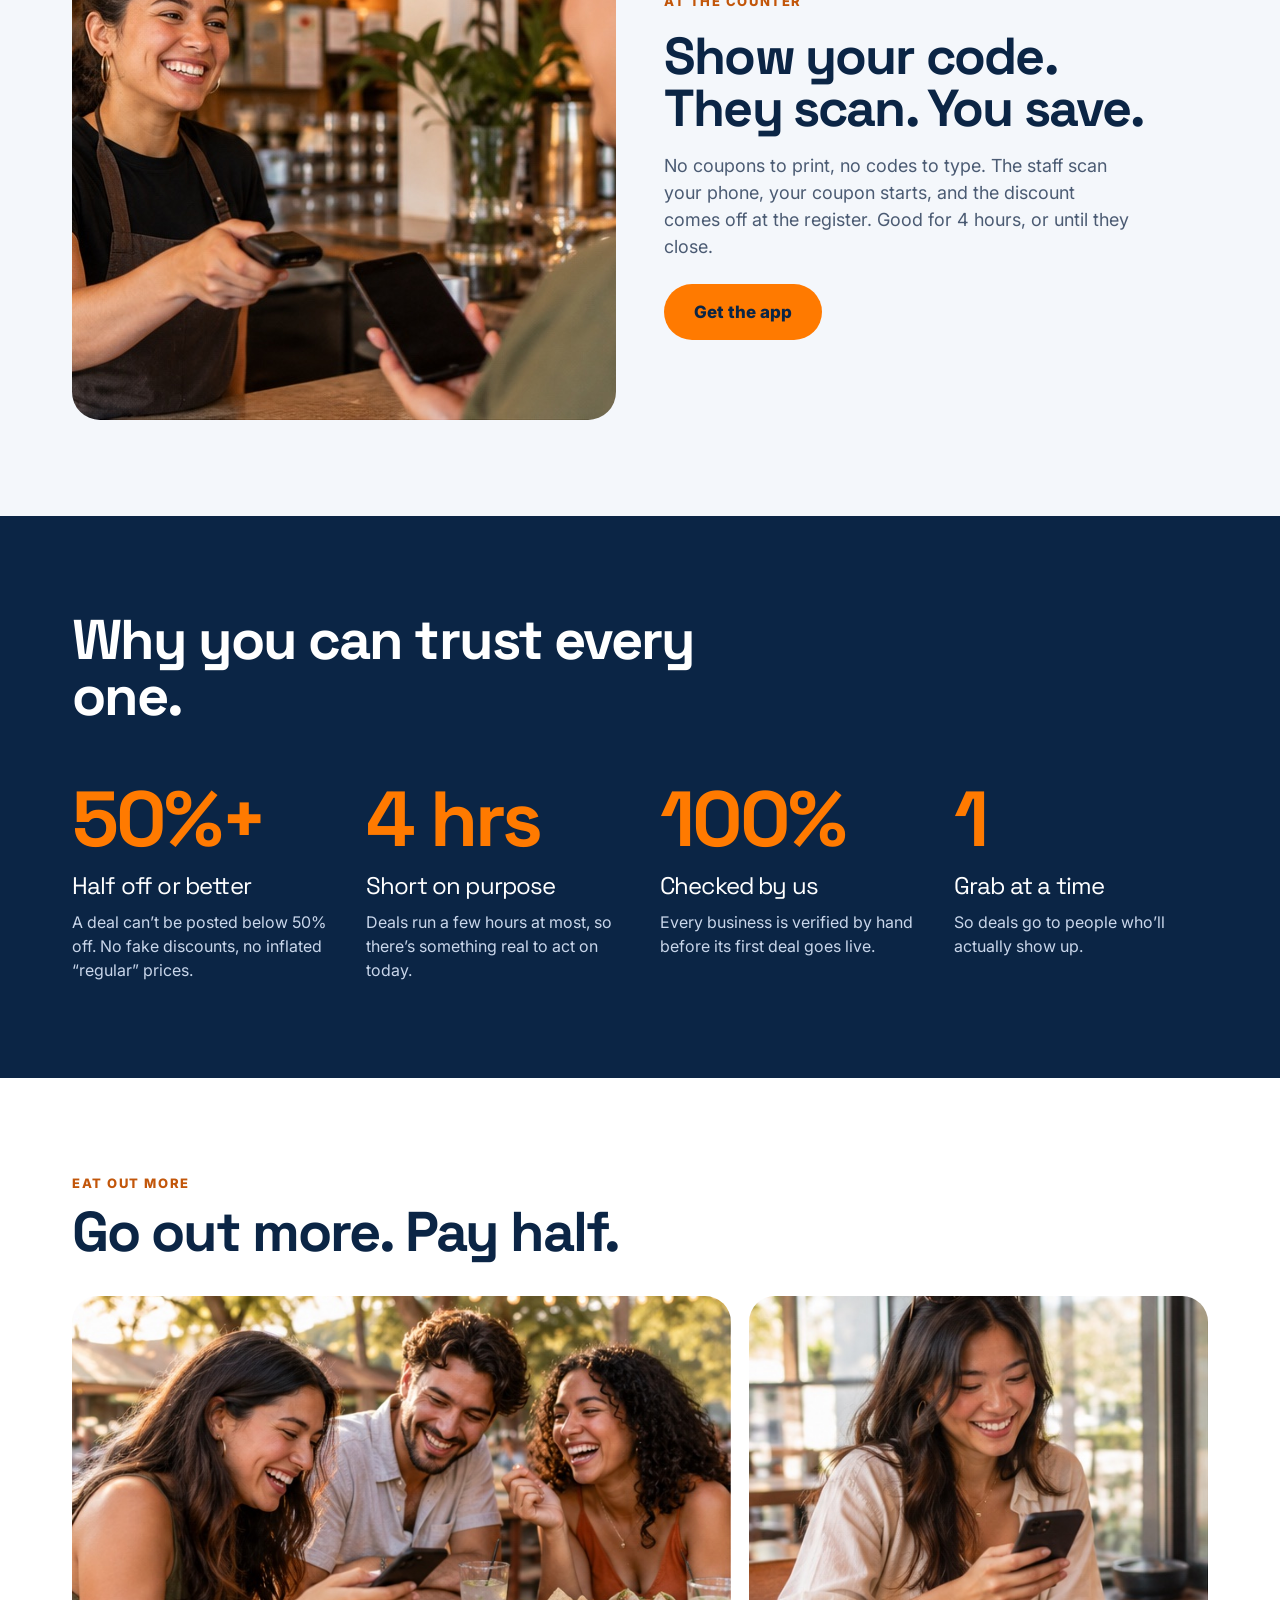
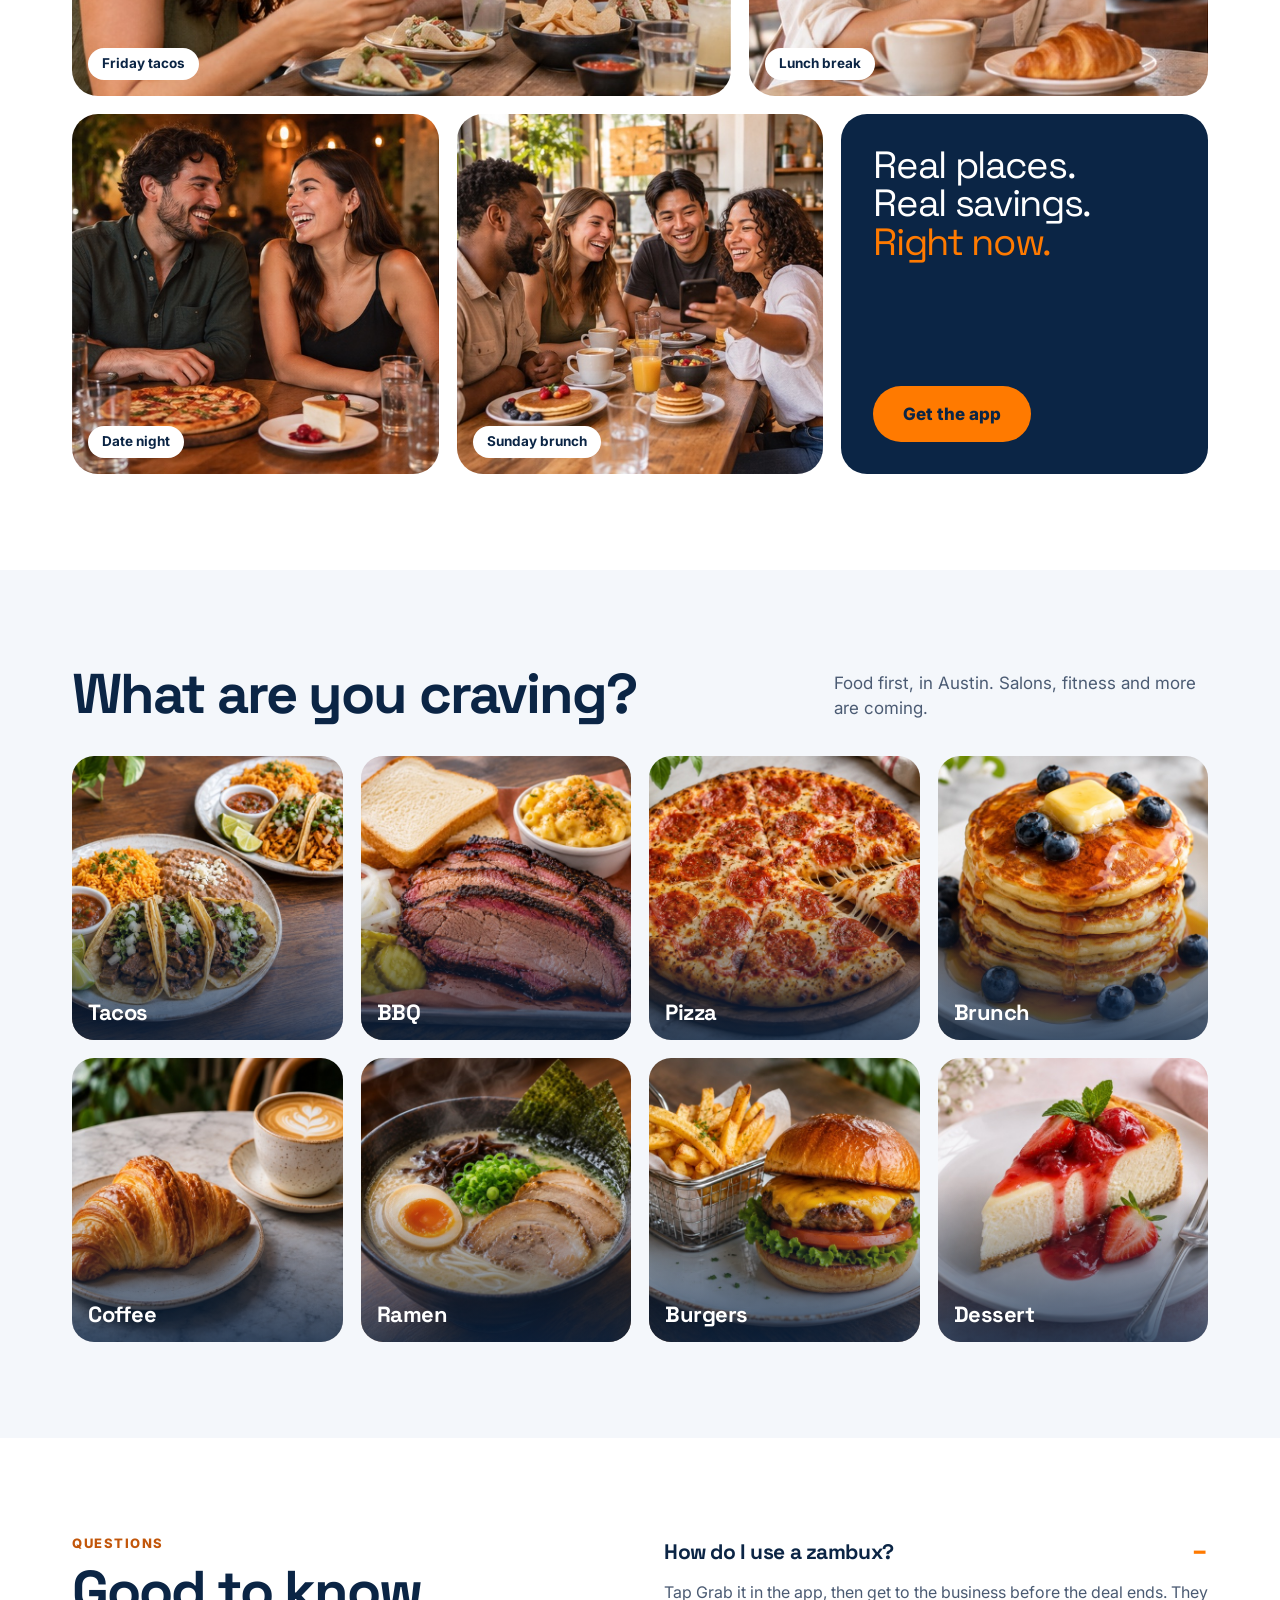
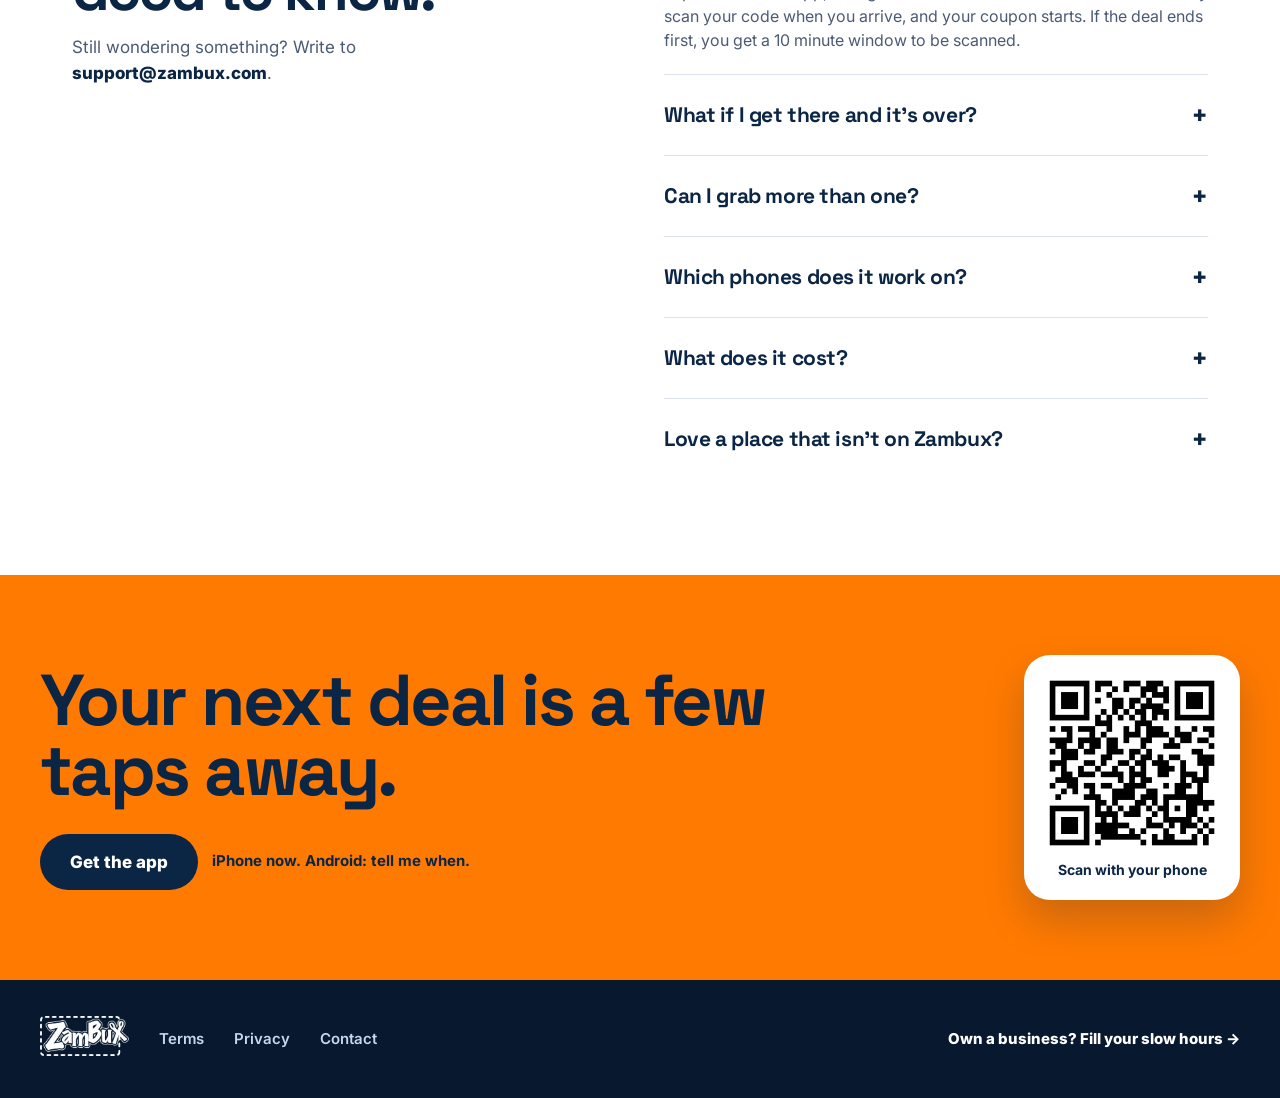
==== commit 2cfa5e2b: "Customer-first website: home, get-the-app, business Co-Authored-By: Claude Sonnet 5.5 <noreply@anthr" ====
--- a/index.html
+++ b/index.html
@@ -4,262 +4,205 @@
 <meta charset="utf-8">
 <meta name="viewport" content="width=device-width, initial-scale=1">
 <title>Zambux: Short deals. Tall savings.</title>
-<meta name="description" content="Zambux turns local businesses' slow hours into full houses. Half off or better, for a few hours only. Grab it free, show your code, enjoy. Launching in Austin, Texas.">
+<meta name="description" content="Half off or better from local restaurants and shops in Austin, for just a few hours. Grab one free, show your code, enjoy.">
+<meta name="robots" content="noindex"> <!-- TEMPORARY: remove this line when the app is live and the site should show up in search -->
+<link rel="canonical" href="https://www.zambux.com/">
+<meta property="og:title" content="Zambux: Short deals. Tall savings.">
+<meta property="og:description" content="Half off or better from local restaurants and shops in Austin, for just a few hours. Grab one free, show your code, enjoy.">
+<meta property="og:type" content="website">
+<meta property="og:url" content="https://www.zambux.com/">
+<meta property="og:image" content="https://www.zambux.com/assets/img/life-hero-friends.jpg">
+<meta name="twitter:card" content="summary_large_image">
 <meta name="theme-color" content="#0B2545">
-<meta name="robots" content="noindex">  <!-- TEMPORARY preview address: remove this line when the real site launches -->
-<meta property="og:title" content="Zambux: Short deals. Tall savings.">
-<meta property="og:description" content="Half off or better from local businesses, for a few hours only. Launching in Austin, Texas.">
-<meta property="og:type" content="website">
-<link rel="icon" type="image/png" href="assets/favicon.png">
+<link rel="icon" href="assets/favicon.png">
 <link rel="apple-touch-icon" href="assets/apple-touch-icon.png">
 <link rel="preconnect" href="https://fonts.googleapis.com">
 <link rel="preconnect" href="https://fonts.gstatic.com" crossorigin>
-<link href="https://fonts.googleapis.com/css2?family=Inter:wght@400;600;700&family=Montserrat:wght@800&display=swap" rel="stylesheet">
-<link rel="stylesheet" href="styles.css">
+<link rel="stylesheet" href="https://fonts.googleapis.com/css2?family=Inter:wght@400;500;600;700;800&family=Space+Grotesk:wght@600;700&display=swap">
+<link rel="stylesheet" href="site.css">
 </head>
 <body>
 <a class="skip" href="#main">Skip to content</a>
 
-<svg width="0" height="0" style="position:absolute" aria-hidden="true">
-  <symbol id="seal" viewBox="0 0 24 24"><path fill="#16A34A" d="M12 1.5l2.6 1.9 3.2-.1 1 3.1 2.6 1.9-1 3.1 1 3.1-2.6 1.9-1 3.1-3.2-.1L12 22.5l-2.6-1.9-3.2.1-1-3.1-2.6-1.9 1-3.1-1-3.1 2.6-1.9 1-3.1 3.2.1z"/><path fill="none" stroke="#fff" stroke-width="2.4" stroke-linecap="round" stroke-linejoin="round" d="M8 12.4l2.8 2.8L16.2 9.6"/></symbol>
-</svg>
-
-<header class="top">
-  <div class="wrap">
-    <a href="#top" aria-label="Zambux home"><img src="assets/logo-white-sm.png" alt="Zambux"></a>
-    <nav class="links" aria-label="Main">
-      <a class="hide-sm" href="#idea">The idea</a>
-      <a class="hide-sm" href="#customers">For customers</a>
-      <a class="hide-sm" href="#businesses">For businesses</a>
-      <a class="hide-sm" href="#faq">FAQ</a>
-      <a class="btn btn-orange" href="#get-started">Get early access</a>
+<!-- HERO -->
+<header class="top hero">
+  <div class="w">
+    <nav class="nav" aria-label="Main">
+      <a class="logo" href="/"><img src="assets/img/brand-logo-white.png" alt="Zambux" width="102" height="46"></a>
+      <a class="l" href="#how">How it works</a><a class="l" href="#live">Live deals</a><a class="l" href="#faq">FAQ</a>
+      <span class="sp"></span>
+      <a class="biz" href="business/">For businesses &rarr;</a>
+      <a class="go" href="get-the-app/">Get the app</a>
+      <button class="burger" type="button" aria-label="Open menu" aria-expanded="false">&#9776;</button>
     </nav>
-  </div>
-</header>
-
-<main id="main">
-
-<!-- ================= Hero ================= -->
-<div class="hero" id="top">
-  <div class="wrap">
-    <div>
-      <span class="pill pill-orange">Launching in Austin, Texas</span>
-      <h1>Short deals.<br><span>Tall savings.</span></h1>
-      <p class="lede">Half off or better from local businesses, for a few hours only. Grab one free, show your code, enjoy.</p>
-      <div class="cta">
-        <a class="btn btn-orange" href="#customers">Find a deal</a>
-        <a class="btn btn-ghost" href="#businesses">I own a business</a>
-      </div>
-      <ul class="proof">
-        <li>Half off or better, every time</li>
-        <li>Free to grab</li>
-        <li>Verified local businesses</li>
-      </ul>
-    </div>
-
-    <div aria-hidden="true">
-      <div class="phone">
-        <div class="screen">
-          <div class="notch"></div>
-          <h4>Live in Austin</h4>
-          <p class="sub">3 zambux ending soon</p>
-
-          <div class="deal">
-            <div class="biz">
-              <div class="avatar">LC</div>
-              <div><div class="biz-name">La Cantina <svg><use href="#seal"/></svg></div><div class="biz-sub">1.4 mi away</div></div>
-              <span class="timer" data-seconds="1122">18:42</span>
-            </div>
-            <div class="price-row"><span class="badge-off">50% OFF</span><span class="pay">Pay $12 for two</span><span class="was">$24</span></div>
-            <h5>Buy one taco plate, get one free</h5>
-            <p class="fine">Equal or lesser value. One per customer.</p>
-            <div class="foot"><span class="save">You save $12</span><span class="grab">Grab it</span></div>
-          </div>
-
-          <div class="deal">
-            <div class="biz">
-              <div class="avatar">PS</div>
-              <div><div class="biz-name">Pie Society <svg><use href="#seal"/></svg></div><div class="biz-sub">2.1 mi away</div></div>
-              <span class="timer" data-seconds="5698">1:34:58</span>
-            </div>
-            <div class="price-row"><span class="badge-off">54% OFF</span><span class="pay">Pay $11</span><span class="was">$24</span></div>
-            <h5>Large pizza for $11</h5>
-            <div class="foot"><span class="save">You save $13</span><span class="grab">Grab it</span></div>
-          </div>
+    <div class="hero-grid">
+      <div class="hero-copy">
+        <span class="chip" style="align-self:flex-start;background:#FF7A00;color:#0B2545">Live in Austin, Texas</span>
+        <h1>Short deals.<br><em>Tall savings.</em></h1>
+        <p class="lede" style="margin:0">Half off or better from local restaurants and shops, for just a few hours. Grab one free, show your code, enjoy.</p>
+        <div class="actions">
+          <a class="btn pri" href="get-the-app/">Get the app <svg width="20" height="20" viewBox="0 0 24 24" fill="none" stroke="#0B2545" stroke-width="2.6" stroke-linecap="round" stroke-linejoin="round" aria-hidden="true"><path d="M5 12h14M13 6l6 6-6 6"/></svg></a>
+          <a class="btn ghost" href="#live">See what&rsquo;s live now</a>
+        </div>
+        <div class="proof">
+          <span class="check"><svg width="18" height="18" viewBox="0 0 24 24" fill="none" stroke="#FF7A00" stroke-width="3" stroke-linecap="round" stroke-linejoin="round" aria-hidden="true"><path d="M5 12l5 5 9-10"/></svg>Half off or better, always</span>
+          <span class="check"><svg width="18" height="18" viewBox="0 0 24 24" fill="none" stroke="#FF7A00" stroke-width="3" stroke-linecap="round" stroke-linejoin="round" aria-hidden="true"><path d="M5 12l5 5 9-10"/></svg>Free to grab</span>
+          <span class="check"><svg width="18" height="18" viewBox="0 0 24 24" fill="none" stroke="#FF7A00" stroke-width="3" stroke-linecap="round" stroke-linejoin="round" aria-hidden="true"><path d="M5 12l5 5 9-10"/></svg>Verified businesses</span>
         </div>
       </div>
-    </div>
-  </div>
-</div>
-
-<!-- ================= The idea ================= -->
-<section class="idea" id="idea">
-  <div class="wrap">
-    <p class="eyebrow">The idea</p>
-    <h2 class="big">Empty seats pay nothing.</h2>
-    <p class="lead">Every local business has slow hours: an empty table at 2 p.m., an open bay on a Tuesday, an unbooked chair. That time can't be saved and sold later. Hotels have always known this, so they fill rooms at a discount rather than leave them empty. Zambux brings that thinking to every local business, in real time.</p>
-
-    <div class="grid3">
-      <div class="card"><div class="icon">1</div><h3>Posted when it's slow</h3><p>A business posts a deal exactly when it has room, not on a fixed schedule.</p></div>
-      <div class="card"><div class="icon">2</div><h3>Gone in a few hours</h3><p>Every zambux runs for hours, not weeks. Short on purpose, so people come in now.</p></div>
-      <div class="card"><div class="icon">3</div><h3>Half off or better</h3><p>Deals have to be really good, so customers can trust every single one.</p></div>
-    </div>
-
-    <div class="quote">
-      <p>Customers get a deal worth showing up for. Businesses get real people through the door when they need them most.</p>
-      <span>No coupon books, no weeks-long promotions to manage. One quick post and a few hours later the room is fuller.</span>
-    </div>
-  </div>
-</section>
-
-<!-- ================= Customers ================= -->
-<section class="paper" id="customers">
-  <div class="wrap">
-    <p class="eyebrow">For customers</p>
-    <h2 class="big">Really good deals, right now.</h2>
-    <p class="lead">See what's live near you, grab it for free, and show your code when you arrive. No sign-up fees, no catch.</p>
-
+      <div class="hero-art">
+        <div class="stage">
+          <div class="disc"></div>
+          <div class="phone"><img src="assets/img/app-discover.jpg" alt="The Zambux app showing live deals in Austin" width="640" height="1391"></div>
+          <div class="float-card"><img src="assets/img/photo-rainey-street-ramen.jpg" alt="" width="64" height="64"><div><b>50% off any ramen bowl</b><small>Pay $8 &middot; was $16</small></div></div>
+          <div class="float-time" aria-hidden="true">&#9201; 18:37 left</div>
+        </div>
+      </div>
+    </div>
+  </div>
+</header>
+
+<main id="main">
+
+<!-- DOUBTS -->
+<section class="doubts pad-s" aria-label="Quick answers">
+  <div class="w"><div class="grid-auto">
+    <div class="doubt"><div class="ico"><svg width="26" height="26" viewBox="0 0 24 24" fill="none" stroke="#0B2545" stroke-width="2.2" stroke-linecap="round" stroke-linejoin="round" aria-hidden="true"><path d="M20 12v8H4v-8M2 7h20v5H2zM12 22V7M12 7H7.5a2.5 2.5 0 110-5C11 2 12 7 12 7zM12 7h4.5a2.5 2.5 0 100-5C13 2 12 7 12 7z"/></svg></div><div><div class="disp">Is it really free?</div><p>Grabbing costs nothing. You pay the business the discounted price when you&rsquo;re there.</p></div></div>
+    <div class="doubt"><div class="ico"><svg width="26" height="26" viewBox="0 0 24 24" fill="none" stroke="#0B2545" stroke-width="2.2" stroke-linecap="round" stroke-linejoin="round" aria-hidden="true"><path d="M19 5L5 19M7 8a1 1 0 100-.01M17 18a1 1 0 100-.01"/></svg></div><div><div class="disp">Is it real half off?</div><p>Every deal is at least 50% off. We don&rsquo;t allow less.</p></div></div>
+    <div class="doubt"><div class="ico"><svg width="26" height="26" viewBox="0 0 24 24" fill="none" stroke="#0B2545" stroke-width="2.2" stroke-linecap="round" stroke-linejoin="round" aria-hidden="true"><path d="M3 12a9 9 0 109-9M3 4v5h5"/></svg></div><div><div class="disp">What if I can&rsquo;t go?</div><p>Let it go in one tap. Nothing counts against you.</p></div></div>
+    <div class="doubt"><div class="ico"><svg width="26" height="26" viewBox="0 0 24 24" fill="none" stroke="#0B2545" stroke-width="2.2" stroke-linecap="round" stroke-linejoin="round" aria-hidden="true"><path d="M12 3l8 3v6c0 5-3.5 8-8 9-4.5-1-8-4-8-9V6z"/><path d="M8.5 12l2.5 2.5 4.5-5"/></svg></div><div><div class="disp">Who&rsquo;s behind the deals?</div><p>Local Austin businesses, checked by hand before they can post.</p></div></div>
+  </div></div>
+</section>
+
+<!-- LIVE -->
+<section id="live" class="bg-paper pad">
+  <div class="w">
+    <div style="margin-bottom:36px"><div class="eyebrow"><span class="live-dot"></span>Live now</div><h2 class="big" style="margin-top:10px">Hungry? Start here.</h2></div>
+    <div class="grid-auto" style="grid-template-columns:repeat(auto-fit,minmax(min(100%,320px),1fr));gap:26px">
+      <a class="ticket" href="get-the-app/">
+        <div class="pic"><img class="ph" src="assets/img/photo-smokehouse-brisket.jpg" alt="Sliced smoked brisket with sides" width="900" height="600" loading="lazy"><div class="shade"></div><span class="badge">60% OFF</span><span class="time">&#9201; 46:54</span><div class="who"><img src="assets/img/logo-smokehouse-512.png" alt="" width="40" height="40"><div><b>Smokehouse 512</b><span>0.4 mi away</span></div></div></div>
+        <div class="body"><div class="disp">60% off any brisket plate</div><div class="price"><b>Pay $7.20</b><s>$18</s></div><div class="tfoot"><span class="chip" style="background:#DCFCE7;color:#14532D">You save $10.80</span><span class="btn pri sm">Grab it</span></div></div>
+      </a>
+      <a class="ticket" href="get-the-app/">
+        <div class="pic"><img class="ph" src="assets/img/photo-la-cantina-entree.jpg" alt="Street tacos with rice and beans" width="900" height="600" loading="lazy"><div class="shade"></div><span class="badge">50% OFF</span><span class="time">&#9201; 18:39</span><div class="who"><img src="assets/img/logo-la-cantina.png" alt="" width="40" height="40"><div><b>La Cantina</b><span>1.4 mi away</span></div></div></div>
+        <div class="body"><div class="disp">Buy one entree, get one free</div><div class="price"><b>Pay $12 to $24 for two</b><s>$24 to $48</s></div><div class="tfoot"><span class="chip" style="background:#DCFCE7;color:#14532D">You save $12 to $24</span><span class="btn pri sm">Grab it</span></div></div>
+      </a>
+      <a class="ticket" href="get-the-app/">
+        <div class="pic"><img class="ph" src="assets/img/photo-brunch-club-pancakes.jpg" alt="A stack of pancakes with blueberries" width="900" height="600" loading="lazy"><div class="shade"></div><span class="badge">FREE</span><span class="time">&#9201; 24:57</span><div class="who"><img src="assets/img/logo-brunch-club.png" alt="" width="40" height="40"><div><b>Brunch Club</b><span>1.4 mi away</span></div></div></div>
+        <div class="body"><div class="disp">Free pancake stack</div><div class="price"><b>Worth $10</b></div><div class="tfoot"><span class="chip" style="background:#DCFCE7;color:#14532D">You save $10</span><span class="btn pri sm">Grab it</span></div></div>
+      </a>
+    </div>
+    <p style="margin:20px 0 0;color:var(--slate);font-size:14px">Example deals shown for illustration until real ones are live.</p>
+  </div>
+</section>
+
+<!-- HOW -->
+<section id="how" class="pad">
+  <div class="w">
+    <div style="text-align:center;margin-bottom:56px"><div class="eyebrow">How it works</div><h2 class="big" style="margin-top:10px">Three taps from hungry to saved.</h2></div>
     <div class="steps">
-      <div class="card"><div class="num">1</div><h3>Find</h3><p>Browse live deals on a list or a map. Filter by distance and type, and see exactly how long is left.</p></div>
-      <div class="card"><div class="num">2</div><h3>Grab</h3><p>Tap to grab it. It's free, with no obligation. Plans change? Let it go and someone else gets your spot.</p></div>
-      <div class="card"><div class="num">3</div><h3>Show your code</h3><p>When you arrive, the staff scan your code. Your coupon starts, good for 4 hours or until closing.</p></div>
-    </div>
-
-    <div class="facts">
-      <div class="card"><h3>Half off or better</h3><p>Always. A deal can't be posted below 50% off.</p></div>
-      <div class="card"><h3>Short on purpose</h3><p>Deals run for a few hours at most, so there's something real to act on.</p></div>
-      <div class="card"><h3>Verified businesses</h3><p>Every business is checked by us before it can post a deal.</p></div>
-      <div class="card"><h3>Fair for everyone</h3><p>One grab at a time, so deals go to people who'll actually show up.</p></div>
-    </div>
-
-    <div class="examples" aria-label="Example deals">
-      <div class="deal big">
-        <div class="biz"><div class="avatar">LC</div><div><div class="biz-name">La Cantina <svg><use href="#seal"/></svg></div><div class="biz-sub">1204 S Congress Ave</div></div><span class="timer">18:42</span></div>
-        <div class="price-row"><span class="badge-off">50% OFF</span><span class="pay">Pay $12 for two</span><span class="was">$24</span></div>
-        <h5>Buy one taco plate, get one free</h5>
-        <p class="fine">Equal or lesser value. One per customer.</p>
-        <div class="foot"><span class="save">You save $12</span><span class="grab">Grab it</span></div>
-      </div>
-      <div class="deal big">
-        <div class="biz"><div class="avatar">SV</div><div><div class="biz-name">Studio Verde <svg><use href="#seal"/></svg></div><div class="biz-sub">Hair and color</div></div><span class="timer">2:10:00</span></div>
-        <div class="price-row"><span class="badge-off">60% OFF</span><span class="pay">Pay $48</span><span class="was">$120</span></div>
-        <h5>60% off any cut and color</h5>
-        <p class="fine">Appointment required. New customers only.</p>
-        <div class="foot"><span class="save">You save $72</span><span class="grab">Grab it</span></div>
-      </div>
-      <div class="deal big">
-        <div class="biz"><div class="avatar">BC</div><div><div class="biz-name">Brunch Club <svg><use href="#seal"/></svg></div><div class="biz-sub">1500 S 1st St</div></div><span class="timer">24:59</span></div>
-        <div class="price-row"><span class="badge-off">FREE</span><span class="pay">Worth $10</span></div>
-        <h5>Free pancake stack</h5>
-        <p class="fine">One per customer. Dine-in only.</p>
-        <div class="foot"><span class="save">You save $10</span><span class="grab">Grab it</span></div>
-      </div>
-    </div>
-    <p class="note" style="color:var(--slate);margin-top:16px">Example deals shown for illustration.</p>
-  </div>
-</section>
-
-<!-- ================= Businesses ================= -->
-<section class="navy" id="businesses">
-  <div class="wrap">
-    <p class="eyebrow">For businesses</p>
-    <h2 class="big">Turn slow hours into full houses.</h2>
-    <p class="lead">Post a half-off deal when it's quiet. Real customers walk in within hours. You stay in control of how many, and when.</p>
-
-    <div class="steps">
-      <div class="card" style="background:var(--navy-lift);border-color:transparent;color:#fff"><div class="num">1</div><h3>Post</h3><p style="color:var(--soft)">Pick a deal type, set the price and the time. Add a photo and a limit if you like. It takes about a minute.</p></div>
-      <div class="card" style="background:var(--navy-lift);border-color:transparent;color:#fff"><div class="num">2</div><h3>Fill</h3><p style="color:var(--soft)">Customers nearby grab it, up to the limit you set. Close it to new grabs any time you're busy.</p></div>
-      <div class="card" style="background:var(--navy-lift);border-color:transparent;color:#fff"><div class="num">3</div><h3>Scan</h3><p style="color:var(--soft)">Your staff scan each customer's code on arrival. You see who showed up and how it went.</p></div>
-    </div>
-
-    <div class="features">
-      <div class="card" style="background:var(--navy-lift);border-color:transparent;color:#fff"><h3>Four simple deal types</h3><p style="color:var(--soft)">Percent off, buy one get one free, price drop, or a free item. Each one works out to at least 50% off, so there's nothing to get wrong.</p></div>
-      <div class="card" style="background:var(--navy-lift);border-color:transparent;color:#fff"><h3>You set the limit</h3><p style="color:var(--soft)">Cap how many people can grab a deal so you're never overrun, and stop new grabs the moment you're full.</p></div>
-      <div class="card" style="background:var(--navy-lift);border-color:transparent;color:#fff"><h3>Only while you're open</h3><p style="color:var(--soft)">Deals run only during your business hours and never longer than 4 hours.</p></div>
-      <div class="card" style="background:var(--navy-lift);border-color:transparent;color:#fff"><h3>Your whole team can scan</h3><p style="color:var(--soft)">Invite staff to scan codes with the phone camera. They can't change your deals or settings.</p></div>
-      <div class="card" style="background:var(--navy-lift);border-color:transparent;color:#fff"><h3>Results and coaching</h3><p style="color:var(--soft)">See grabs, redemptions and which deals work best. If fewer people show up than you'd like, you get tips built from your own numbers.</p></div>
-      <div class="card" style="background:var(--navy-lift);border-color:transparent;color:#fff"><h3>Verified before you post</h3><p style="color:var(--soft)">We check every business first, which is part of why customers trust the deals.</p></div>
-    </div>
-
-    <h2 class="big" style="margin-top:84px;max-width:20ch">Start free. Grow when you're ready.</h2>
-    <div class="plans">
-      <div class="plan free">
-        <div><h3>Free</h3><p class="tag">Post your first zambux today.</p></div>
-        <ul><li>2 zambux a month</li><li>1 live at a time</li><li>Customers grab, your staff scan</li><li>Results and coaching</li><li>Photos and fine print</li></ul>
-        <div class="status"><span class="pill pill-green">Available at launch</span></div>
-      </div>
-      <div class="plan">
-        <div><h3>Starter</h3><p class="tag">For businesses that run deals often.</p></div>
-        <ul><li>Everything in Free</li><li>Up to 10 zambux a month</li><li>Up to 2 live at a time</li></ul>
-        <div class="status"><span class="pill" style="background:var(--line);color:var(--navy)">Coming soon</span></div>
-      </div>
-      <div class="plan">
-        <div><h3>Pro</h3><p class="tag">For the busiest businesses.</p></div>
-        <ul><li>Everything in Starter</li><li>Unlimited zambux a month</li><li>Up to 2 live at a time</li><li>Schedule deals ahead of time</li></ul>
-        <div class="status"><span class="pill" style="background:var(--line);color:var(--navy)">Coming soon</span></div>
-      </div>
-    </div>
-    <p class="note">Paid plans aren't available yet. Pricing will be announced before they launch.</p>
-  </div>
-</section>
-
-<!-- ================= FAQ ================= -->
-<section id="faq">
-  <div class="wrap">
-    <p class="eyebrow">Questions</p>
-    <h2 class="big">Good to know.</h2>
-    <div class="faq">
-      <details><summary>Does it cost customers anything?</summary><p>No. Grabbing a zambux is free and creates no obligation. You only pay the discounted price at the business, if you decide to use it.</p></details>
-      <details><summary>What does "grab" mean?</summary><p>It's how you save a deal for yourself. You get a code. When you arrive, the business scans it and your coupon starts. If you can't make it, you can let it go so someone else gets the spot.</p></details>
-      <details><summary>How long do deals last?</summary><p>A few hours at most, and only while the business is open. Once the staff scan your code, your coupon is good for 4 hours or until closing, whichever comes first. If a deal ends before you get there, you still get a 10 minute window to be scanned.</p></details>
-      <details><summary>Why can't I grab more than one at a time?</summary><p>It keeps deals fair. Holding one at a time means spots go to people who will actually show up. You can switch to a different one whenever you like, and once you've been scanned you're free to grab another.</p></details>
-      <details><summary>Are the deals really half off?</summary><p>Yes. The app won't let a business post anything below 50% off. Percent-off deals are 50, 60, 70 or 80 percent, and buy one get one free works out to exactly half. If a deal isn't as advertised, customers can report it.</p></details>
-      <details><summary>What kinds of businesses can post?</summary><p>Any local business with slow hours: restaurants and cafes first, then salons, spas, fitness, home services and more. Zambux deals don't include alcohol.</p></details>
-      <details><summary>How does a business get verified?</summary><p>We check each business before it can post: that it's real, local and who it says it is. It's a quick process and part of what keeps deals trustworthy.</p></details>
-      <details><summary>What does it cost a business?</summary><p>You can start on the Free plan at no cost and post up to 2 zambux a month. Paid plans with more room will come later.</p></details>
-      <details><summary>Where is Zambux available?</summary><p>We're launching in Austin, Texas, and growing from there.</p></details>
-    </div>
-  </div>
-</section>
-
-<!-- ================= Sign up ================= -->
-<section class="navy signup" id="get-started">
-  <div class="wrap">
-    <p class="eyebrow">Be first in Austin</p>
-    <h2>Short deals. Tall savings.</h2>
-    <p class="lead">The app is almost ready. Tell us you're interested and we'll let you know the moment it's live.</p>
-    <div class="cta">
-      <a class="btn btn-orange" href="mailto:support@zambux.net?subject=Notify%20me%20when%20Zambux%20launches&body=I%27m%20a%20customer%20and%20would%20like%20to%20know%20when%20Zambux%20is%20live.">Notify me as a customer</a>
-      <a class="btn btn-ghost" href="mailto:support@zambux.net?subject=Zambux%20for%20my%20business&body=My%20business%20name%3A%0AMy%20address%3A%0AMy%20phone%3A%0A">I'm a business</a>
-    </div>
+      <div class="step"><div class="phone"><img src="assets/img/app-detail.jpg" alt="A deal page in the Zambux app" width="640" height="1391" loading="lazy"></div><div class="num">1</div><div><div class="disp">Find</div><p>Browse what&rsquo;s live near you, on a list or a map. See exactly how long is left.</p></div></div>
+      <div class="step"><div class="phone"><img src="assets/img/app-code.jpg" alt="The code screen after grabbing a deal" width="640" height="1391" loading="lazy"></div><div class="num">2</div><div><div class="disp">Grab</div><p>Tap to grab it. It&rsquo;s free. Plans change? Let it go and someone else gets your spot.</p></div></div>
+      <div class="step"><div class="phone"><img src="assets/img/app-voucher.jpg" alt="The active coupon screen" width="640" height="1391" loading="lazy"></div><div class="num">3</div><div><div class="disp">Show your code</div><p>The staff scan it when you arrive. Your coupon is good for 4 hours or until closing.</p></div></div>
+    </div>
+    <div style="text-align:center;margin-top:60px"><a class="btn pri" href="get-the-app/">Get the app <svg width="20" height="20" viewBox="0 0 24 24" fill="none" stroke="#0B2545" stroke-width="2.6" stroke-linecap="round" stroke-linejoin="round" aria-hidden="true"><path d="M5 12h14M13 6l6 6-6 6"/></svg></a></div>
+  </div>
+</section>
+
+<!-- COUNTER -->
+<section class="bg-paper pad">
+  <div class="w"><div class="split">
+    <div><img class="photo" src="assets/img/life-counter-scan.jpg" alt="A smiling cafe worker scanning a customer&rsquo;s phone at the counter" width="762" height="508" loading="lazy"></div>
+    <div style="display:flex;flex-direction:column;gap:18px">
+      <div class="eyebrow">At the counter</div>
+      <h2 class="big" style="font-size:clamp(34px,4.4vw,52px)">Show your code.<br>They scan. You save.</h2>
+      <p style="font-size:18px;color:var(--slate);max-width:26em;margin:0">No coupons to print, no codes to type. The staff scan your phone, your coupon starts, and the discount comes off at the register. Good for 4 hours, or until they close.</p>
+      <div style="margin-top:6px"><a class="btn pri" href="get-the-app/">Get the app</a></div>
+    </div>
+  </div></div>
+</section>
+
+<!-- TRUST -->
+<section class="bg-navy trust pad">
+  <div class="w">
+    <h2 class="big" style="color:#fff;max-width:12em">Why you can trust every one.</h2>
+    <div class="grid-auto" style="gap:40px">
+      <div><div class="stat">50%+</div><div class="disp" style="font-size:24px;margin-top:10px">Half off or better</div><p>A deal can&rsquo;t be posted below 50% off. No fake discounts, no inflated &ldquo;regular&rdquo; prices.</p></div>
+      <div><div class="stat">4 hrs</div><div class="disp" style="font-size:24px;margin-top:10px">Short on purpose</div><p>Deals run a few hours at most, so there&rsquo;s something real to act on today.</p></div>
+      <div><div class="stat">100%</div><div class="disp" style="font-size:24px;margin-top:10px">Checked by us</div><p>Every business is verified by hand before its first deal goes live.</p></div>
+      <div><div class="stat">1</div><div class="disp" style="font-size:24px;margin-top:10px">Grab at a time</div><p>So deals go to people who&rsquo;ll actually show up.</p></div>
+    </div>
+  </div>
+</section>
+
+<!-- MOMENTS -->
+<section class="pad">
+  <div class="w">
+    <div style="margin-bottom:36px"><div class="eyebrow">Eat out more</div><h2 class="big" style="margin-top:10px">Go out more. Pay half.</h2></div>
+    <div class="mosaic">
+      <div class="m" style="flex:7 1 520px;height:400px"><img src="assets/img/life-hero-friends.jpg" alt="Three friends laughing over tacos at an outdoor table" width="765" height="508" loading="lazy"><span class="chip">Friday tacos</span></div>
+      <div class="m" style="flex:5 1 360px;height:400px"><img src="assets/img/life-solo-lunch.jpg" alt="A woman checking her phone over coffee and a croissant" width="502" height="506" loading="lazy"><span class="chip">Lunch break</span></div>
+    </div>
+    <div class="mosaic" style="margin-top:18px">
+      <div class="m" style="flex:1 1 300px;height:360px"><img src="assets/img/life-date-night.jpg" alt="A couple laughing over pizza and dessert" width="510" height="506" loading="lazy"><span class="chip">Date night</span></div>
+      <div class="m" style="flex:1 1 300px;height:360px"><img src="assets/img/life-brunch-group.jpg" alt="Friends sharing pancakes and showing something on a phone" width="500" height="506" loading="lazy"><span class="chip">Sunday brunch</span></div>
+      <div class="m card-navy" style="flex:1 1 300px;height:360px"><div class="disp" style="font-size:38px;line-height:1.02;color:#fff">Real places.<br>Real savings.<br><span style="color:#FF7A00">Right now.</span></div><div><a class="btn pri" href="get-the-app/">Get the app</a></div></div>
+    </div>
+  </div>
+</section>
+
+<!-- CRAVING -->
+<section class="bg-paper pad">
+  <div class="w">
+    <div style="display:flex;flex-wrap:wrap;justify-content:space-between;align-items:flex-end;gap:16px;margin-bottom:34px"><h2 class="big">What are you craving?</h2><p style="color:var(--slate);font-size:17px;max-width:22em;margin:0">Food first, in Austin. Salons, fitness and more are coming.</p></div>
+    <div class="tiles">
+      <a class="tile" href="get-the-app/"><img src="assets/img/photo-la-cantina-entree.jpg" alt="Tacos" width="900" height="600" loading="lazy"><div class="sh"></div><span>Tacos</span></a>
+      <a class="tile" href="get-the-app/"><img src="assets/img/photo-smokehouse-brisket.jpg" alt="Brisket" width="900" height="600" loading="lazy"><div class="sh"></div><span>BBQ</span></a>
+      <a class="tile" href="get-the-app/"><img src="assets/img/photo-pie-society-pizza.jpg" alt="Pizza" width="900" height="600" loading="lazy"><div class="sh"></div><span>Pizza</span></a>
+      <a class="tile" href="get-the-app/"><img src="assets/img/photo-brunch-club-pancakes.jpg" alt="Pancakes" width="900" height="600" loading="lazy"><div class="sh"></div><span>Brunch</span></a>
+      <a class="tile" href="get-the-app/"><img src="assets/img/photo-cherrywood-croissant.jpg" alt="Croissant and latte" width="900" height="600" loading="lazy"><div class="sh"></div><span>Coffee</span></a>
+      <a class="tile" href="get-the-app/"><img src="assets/img/photo-rainey-street-ramen.jpg" alt="Ramen" width="900" height="600" loading="lazy"><div class="sh"></div><span>Ramen</span></a>
+      <a class="tile" href="get-the-app/"><img src="assets/img/photo-travis-heights-burger.jpg" alt="Cheeseburger and fries" width="900" height="600" loading="lazy"><div class="sh"></div><span>Burgers</span></a>
+      <a class="tile" href="get-the-app/"><img src="assets/img/photo-sweet-spot-dessert.jpg" alt="Cheesecake" width="900" height="600" loading="lazy"><div class="sh"></div><span>Dessert</span></a>
+    </div>
+  </div>
+</section>
+
+<!-- FAQ -->
+<section id="faq" class="pad">
+  <div class="w faq-grid">
+    <div><div class="eyebrow">Questions</div><h2 class="big" style="margin-top:10px">Good to know.</h2><p style="color:var(--slate);font-size:17px;margin:16px 0 0;max-width:20em">Still wondering something? Write to <a href="mailto:support@zambux.com" style="color:var(--navy);font-weight:800">support@zambux.com</a>.</p></div>
+    <div>
+      <details class="q" open><summary>How do I use a zambux?</summary><p>Tap Grab it in the app, then get to the business before the deal ends. They scan your code when you arrive, and your coupon starts. If the deal ends first, you get a 10 minute window to be scanned.</p></details>
+      <details class="q"><summary>What if I get there and it&rsquo;s over?</summary><p>A deal is live until its timer runs out. If you grabbed it and it ends before you arrive, you have 10 minutes to be scanned. After that your spot goes back, so aim to arrive before the timer ends.</p></details>
+      <details class="q"><summary>Can I grab more than one?</summary><p>One at a time. Use it, or let it go, then grab another. That keeps deals fair for everyone.</p></details>
+      <details class="q"><summary>Which phones does it work on?</summary><p>iPhone for now. Android is next if enough people ask, so leave your email on the Get the app page and we&rsquo;ll count you in.</p></details>
+      <details class="q"><summary>What does it cost?</summary><p>Nothing. The app is free and grabbing is free. You only pay the business the discounted price when you&rsquo;re there.</p></details>
+      <details class="q"><summary>Love a place that isn&rsquo;t on Zambux?</summary><p>Tell us at <a href="mailto:support@zambux.com" style="font-weight:700;color:var(--navy)">support@zambux.com</a> and we&rsquo;ll invite them.</p></details>
+    </div>
+  </div>
+</section>
+
+<!-- FINAL -->
+<section class="final">
+  <div class="w final-in">
+    <div><h2>Your next deal is a few taps away.</h2><div style="margin-top:28px;display:flex;flex-wrap:wrap;gap:14px;align-items:center"><a class="btn navy" href="get-the-app/">Get the app</a><span style="font-weight:700;color:var(--navy);font-size:15px">iPhone now. Android: tell me when.</span></div></div>
+    <div class="qr"><img src="assets/img/qr.png" alt="QR code that opens the Get the app page" width="176" height="176"><b>Scan with your phone</b></div>
   </div>
 </section>
 
 </main>
 
-<footer>
-  <div class="wrap">
-    <div>
-      <img src="assets/logo-white-sm.png" alt="Zambux">
-      <p>Short deals. Tall savings.<br>Turn slow hours into full houses.</p>
-    </div>
-    <div>
-      <h6>Explore</h6>
-      <a href="#idea">The idea</a>
-      <a href="#customers">For customers</a>
-      <a href="#businesses">For businesses</a>
-      <a href="#faq">FAQ</a>
-    </div>
-    <div>
-      <h6>Zambux</h6>
-      <a href="mailto:support@zambux.net">Contact</a>
-      <a href="terms.html">Terms of Service</a>
-      <a href="privacy.html">Privacy Policy</a>
-    </div>
-    <p class="fine">&copy; 2026 Zambux. Launching in Austin, Texas.</p>
+<footer class="foot">
+  <div class="w foot-in">
+    <a href="/"><img src="assets/img/brand-logo-white.png" alt="Zambux" width="89" height="40"></a>
+    <a href="terms.html">Terms</a><a href="privacy.html">Privacy</a><a href="mailto:support@zambux.com">Contact</a>
+    <span class="sp"></span>
+    <a class="biz" href="business/">Own a business? Fill your slow hours &rarr;</a>
   </div>
 </footer>
 
-<script src="script.js"></script>
+<div class="bar"><a class="btn pri" href="get-the-app/">Get the app</a></div>
+<script src="site.js"></script>
 </body>
 </html>
--- a/site.css
+++ b/site.css
@@ -0,0 +1,195 @@
+/* Zambux website (customers first). Plain CSS, no build step. Navy and orange are the brand; green means money and success. */
+:root{--navy:#0B2545;--lift:#12335F;--deep:#08192F;--orange:#FF7A00;--orange-ink:#C2560A;--green:#15803D;--green-tint:#DCFCE7;--paper:#F4F7FB;--ink:#0E1726;--slate:#4B5B73;--line:#DCE2EC;--soft:#C9D6EA;--tint:#E6EEF9;--red:#B4232F}
+*{box-sizing:border-box}
+html{scroll-behavior:smooth}
+body{margin:0;font-family:Inter,system-ui,-apple-system,"Segoe UI",sans-serif;color:var(--ink);background:#fff;font-size:16px;line-height:1.5;-webkit-font-smoothing:antialiased}
+h1,h2,h3,.disp{font-family:'Space Grotesk',Inter,system-ui,sans-serif;margin:0;color:var(--navy);letter-spacing:-.035em}
+a{color:inherit;text-decoration:none}
+img{max-width:100%}
+.w{max-width:1200px;margin:0 auto;padding:0 32px}
+.skip{position:absolute;left:-9999px;top:8px;background:#fff;color:var(--navy);padding:10px 16px;border-radius:8px;z-index:100;font-weight:700}
+.skip:focus{left:12px}
+:focus-visible{outline:3px solid #2F6FDE;outline-offset:3px}
+
+/* buttons and small things */
+.btn{display:inline-flex;align-items:center;justify-content:center;gap:10px;height:56px;padding:0 30px;border-radius:99px;font:800 17px Inter,sans-serif;white-space:nowrap;border:0;cursor:pointer}
+.btn.pri{background:var(--orange);color:var(--navy)}
+.btn.navy{background:var(--navy);color:#fff}
+.btn.ghost{color:#fff;border:1.5px solid rgba(255,255,255,.55)}
+.btn.sm{height:46px;padding:0 24px;font-size:15px}
+.btn:hover{filter:brightness(1.05)}
+.btn:disabled{opacity:.6;cursor:wait}
+.chip{display:inline-flex;align-items:center;height:32px;padding:0 14px;border-radius:99px;font-size:13.5px;font-weight:700;white-space:nowrap}
+.tag{display:inline-flex;align-items:center;height:26px;padding:0 11px;border-radius:99px;font-size:12px;font-weight:800;letter-spacing:.04em;text-transform:uppercase;white-space:nowrap}
+.eyebrow{font-weight:800;font-size:13px;letter-spacing:.12em;text-transform:uppercase;color:var(--orange-ink)}
+.live-dot{display:inline-block;width:10px;height:10px;border-radius:99px;background:#16A34A;margin-right:8px}
+.ico{width:48px;height:48px;border-radius:14px;background:var(--tint);display:flex;align-items:center;justify-content:center;flex:none}
+.check{display:flex;align-items:center;gap:8px}
+
+/* header */
+.top{background:var(--navy);position:relative;z-index:20}
+.nav{display:flex;align-items:center;gap:28px;height:84px}
+.nav .logo img{height:46px;width:auto;display:block}
+.nav a.l{color:var(--soft);font-weight:600;font-size:15px}
+.nav a.l:hover{color:#fff}
+.nav .sp{flex:1}
+.nav .biz{border:1.5px solid #fff;color:#fff;border-radius:99px;padding:8px 18px;font-weight:700;font-size:14px;white-space:nowrap}
+.nav .go{background:var(--orange);color:var(--navy);border-radius:99px;padding:11px 22px;font-weight:800;font-size:15px;white-space:nowrap}
+.nav .burger{display:none;background:none;border:0;color:#fff;width:44px;height:44px;font-size:28px;cursor:pointer;margin-right:-8px}
+.nav .mobile-only{display:none}
+
+/* hero */
+.hero{background:var(--navy);overflow:hidden}
+.hero-grid{display:flex;flex-wrap:wrap;align-items:center;gap:40px 24px;padding:36px 0 84px}
+.hero-copy{flex:1 1 520px;min-width:0;display:flex;flex-direction:column;gap:24px}
+.hero h1{font-size:clamp(46px,7vw,92px);line-height:.95;color:#fff}
+.hero h1 em{font-style:normal;color:var(--orange)}
+.hero .lede{font-size:clamp(18px,2vw,21px);color:var(--soft);max-width:30em;line-height:1.45}
+.hero .actions{display:flex;flex-wrap:wrap;gap:14px;align-items:center;margin-top:6px}
+.hero .proof{display:flex;flex-wrap:wrap;gap:8px 22px;color:var(--soft);font-weight:600;font-size:15px}
+.hero-art{flex:1 1 420px;min-width:0;display:flex;justify-content:center}
+.stage{position:relative;width:420px;height:640px;max-width:100%}
+.stage .disc{position:absolute;left:50px;top:50px;width:380px;height:380px;border-radius:50%;background:var(--orange)}
+.phone{position:relative;border-radius:46px;background:#0B1220;padding:9px;box-shadow:0 30px 60px rgba(11,37,69,.28)}
+.phone img{display:block;width:100%;height:auto;border-radius:38px}
+.stage .phone{position:absolute;left:70px;top:0;width:290px;box-shadow:0 30px 60px rgba(0,0,0,.4)}
+.float-card{position:absolute;left:-24px;top:300px;width:230px;background:#fff;border-radius:20px;padding:10px;box-shadow:0 18px 36px rgba(0,0,0,.3);transform:rotate(-4deg);display:flex;gap:10px;align-items:center}
+.float-card img{width:64px;height:64px;border-radius:12px;object-fit:cover}
+.float-card b{font:700 15px 'Space Grotesk';color:var(--navy);line-height:1.15;display:block}
+.float-card small{font-size:12.5px;font-weight:700;color:var(--green)}
+.float-time{position:absolute;right:-6px;top:150px;background:#fff;color:var(--red);font-weight:800;font-size:15px;border-radius:99px;padding:9px 16px;box-shadow:0 12px 26px rgba(0,0,0,.28);transform:rotate(5deg)}
+
+/* sections */
+section{scroll-margin-top:12px}
+.pad{padding:96px 0}
+.pad-s{padding:44px 0}
+h2.big{font-size:clamp(36px,5vw,56px);line-height:1}
+.bg-paper{background:var(--paper)}
+.bg-navy{background:var(--navy)}
+.doubts{border-bottom:1px solid #E5E9F0}
+.grid-auto{display:grid;gap:28px;grid-template-columns:repeat(auto-fit,minmax(240px,1fr))}
+.doubt{display:flex;gap:16px}
+.doubt .disp{font-size:19px}
+.doubt p{color:var(--slate);font-size:15px;margin:3px 0 0}
+
+/* deal cards */
+.ticket{position:relative;background:#fff;border:2px dashed var(--orange);border-radius:26px;overflow:hidden;display:flex;flex-direction:column}
+.ticket .pic{position:relative;height:250px;overflow:hidden}
+.ticket .pic>img.ph{width:100%;height:100%;object-fit:cover;display:block}
+.ticket .pic .shade{position:absolute;inset:0;background:linear-gradient(to bottom,rgba(0,0,0,0) 45%,rgba(0,0,0,.66))}
+.ticket .badge{position:absolute;left:16px;top:16px;background:var(--orange);color:var(--navy);font:800 17px Inter;padding:7px 15px;border-radius:99px}
+.ticket .time{position:absolute;right:16px;top:16px;background:#fff;color:var(--navy);font-weight:800;font-size:14px;padding:7px 13px;border-radius:99px}
+.ticket .who{position:absolute;left:16px;bottom:14px;right:16px;display:flex;align-items:center;gap:10px;color:#fff}
+.ticket .who img{width:40px;height:40px;border-radius:99px;border:2px solid #fff;background:#fff}
+.ticket .who b{display:block;font-size:16px}
+.ticket .who span{font-weight:600;font-size:13px;opacity:.92}
+.ticket .body{padding:20px 22px 24px;display:flex;flex-direction:column;gap:8px;flex:1}
+.ticket .body .disp{font-size:27px;line-height:1.08}
+.ticket .price{display:flex;gap:8px;align-items:baseline}
+.ticket .price b{color:var(--green);font-size:16px}
+.ticket .price s{color:var(--slate);font-weight:600;font-size:14px}
+.ticket .tfoot{display:flex;justify-content:space-between;align-items:center;margin-top:auto;padding-top:8px;gap:10px}
+
+/* steps */
+.steps{display:grid;grid-template-columns:repeat(auto-fit,minmax(260px,1fr));gap:48px 40px;align-items:start}
+.step{display:flex;flex-direction:column;align-items:center;text-align:center;gap:18px}
+.step .phone{width:236px}
+.num{width:46px;height:46px;border-radius:99px;background:var(--orange);color:var(--navy);font:700 22px 'Space Grotesk';display:flex;align-items:center;justify-content:center}
+.step .disp{font-size:30px}
+.step p{color:var(--slate);font-size:17px;max-width:20em;margin:6px 0 0}
+
+/* split + trust */
+.split{display:flex;flex-wrap:wrap;align-items:center;gap:48px}
+.split>*{flex:1 1 420px;min-width:0}
+.split img.photo{width:100%;max-width:640px;display:block;border-radius:28px;aspect-ratio:3/2;object-fit:cover}
+.stat{font:700 78px 'Space Grotesk';color:var(--orange);line-height:1;letter-spacing:-.04em}
+.trust .grid-auto{margin-top:56px}
+.trust .disp{color:#fff}
+.trust p{color:var(--soft);font-size:16px;margin:6px 0 0}
+
+/* mosaic + tiles */
+.mosaic{display:flex;flex-wrap:wrap;gap:18px}
+.mosaic .m{position:relative;min-width:0;border-radius:26px;overflow:hidden}
+.mosaic .m img{width:100%;height:100%;object-fit:cover;display:block}
+.mosaic .m .chip{position:absolute;left:16px;bottom:16px;background:#fff;color:var(--navy)}
+.mosaic .card-navy{background:var(--navy);padding:32px;display:flex;flex-direction:column;justify-content:space-between}
+.tiles{display:grid;grid-template-columns:repeat(auto-fit,minmax(240px,1fr));gap:18px}
+.tile{position:relative;border-radius:22px;overflow:hidden;aspect-ratio:1/1.05;display:block}
+.tile img{position:absolute;inset:0;width:100%;height:100%;object-fit:cover;transition:transform .3s}
+.tile:hover img{transform:scale(1.04)}
+.tile .sh{position:absolute;inset:0;background:linear-gradient(to bottom,rgba(11,37,69,0) 45%,rgba(11,37,69,.78))}
+.tile span{position:absolute;left:16px;bottom:14px;color:#fff;font:700 22px 'Space Grotesk';letter-spacing:-.02em}
+
+/* faq */
+.faq-grid{display:grid;grid-template-columns:repeat(auto-fit,minmax(340px,1fr));gap:48px}
+details.q{border-top:1px solid var(--line);padding:22px 0}
+details.q:first-of-type{border-top:0;padding-top:0}
+details.q summary{list-style:none;cursor:pointer;display:flex;justify-content:space-between;align-items:center;gap:16px;font:700 21px 'Space Grotesk';color:var(--navy);letter-spacing:-.02em}
+details.q summary::-webkit-details-marker{display:none}
+details.q summary::after{content:"+";font-size:28px;font-weight:700;color:var(--navy);flex:none}
+details.q[open] summary::after{content:"\2212";color:var(--orange)}
+details.q p{color:var(--slate);margin:10px 0 0;max-width:34em}
+
+/* final + footer */
+.final{background:var(--orange)}
+.final-in{display:flex;flex-wrap:wrap;align-items:center;gap:36px;justify-content:space-between;padding:80px 0}
+.final h2{font-size:clamp(40px,6vw,72px);line-height:.98;max-width:11em}
+.qr{background:#fff;border-radius:26px;padding:20px;text-align:center;box-shadow:0 20px 40px rgba(11,37,69,.22)}
+.qr img{width:176px;height:176px;display:block}
+.qr b{display:block;font-size:14px;color:var(--navy);margin-top:8px}
+.foot{background:var(--deep);color:var(--soft)}
+.foot-in{display:flex;flex-wrap:wrap;align-items:center;gap:14px 30px;padding:36px 0;font-weight:600;font-size:15px}
+.foot-in img{height:40px;width:auto}
+.foot-in a:hover{color:#fff}
+.foot-in .sp{flex:1}
+.foot-in .biz{color:#fff;font-weight:800}
+
+/* get the app + forms */
+.card{background:#fff;border-radius:26px;padding:32px}
+.fld{display:flex;flex-direction:column;gap:6px}
+.fld span{font-size:12px;font-weight:800;letter-spacing:.08em;text-transform:uppercase;color:var(--slate)}
+.fld input{height:54px;border:1.5px solid #CBD3DF;border-radius:14px;padding:0 16px;font:600 17px Inter,sans-serif;color:var(--ink);background:#fff;width:100%}
+.fld input::placeholder{color:#9AA5B5;font-weight:500}
+.form-row{display:grid;grid-template-columns:minmax(0,1.3fr) minmax(0,1fr);gap:14px;margin-top:18px}
+.hp{position:absolute;left:-9999px;opacity:0;height:0;width:0}
+.msg{margin-top:14px;font-weight:700;border-radius:12px;padding:12px 14px;display:none}
+.msg.ok{display:block;background:var(--green-tint);color:#14532D}
+.msg.err{display:block;background:#FFE9EA;color:var(--red)}
+.check-row{display:flex;align-items:center;gap:10px;margin-top:14px;font-weight:600;font-size:15px;color:var(--slate)}
+.check-row input{width:20px;height:20px;accent-color:#FF7A00}
+
+/* mobile bar */
+.bar{display:none}
+@media (max-width:860px){
+  .w{padding:0 20px}
+  .nav{height:66px;gap:12px}
+  .nav .logo img{height:38px}
+  .nav a.l,.nav .biz,.nav .go{display:none}
+  .nav .burger{display:block;margin-left:auto}
+  .nav.open{flex-wrap:wrap;height:auto;padding-bottom:18px}
+  .nav.open .logo{order:1}.nav.open .burger{order:2}
+  .nav.open a.l,.nav.open .biz,.nav.open .go{display:block;order:3;flex:1 1 100%;text-align:left;padding:10px 0}
+  .nav.open .biz{border:0;border-top:1px solid rgba(255,255,255,.18);border-radius:0;font-size:16px;padding-top:16px}
+  .nav.open .go{background:none;color:var(--orange);font-size:17px}
+  .pad{padding:56px 0}
+  .hero-grid{padding:14px 0 44px;gap:28px}
+  .hero-copy{gap:16px;flex-basis:100%}
+  .hero .actions{flex-direction:column;align-items:stretch}
+  .hero .actions .btn{width:100%}
+  .hero-art{flex-basis:100%}
+  .stage{transform:scale(.8);transform-origin:top center;height:520px;width:420px;max-width:none;flex:none}
+  .float-card{left:-4px}
+  .ticket .pic{height:200px}
+  .stat{font-size:56px}
+  .step .phone{width:200px}
+  .final-in{padding:56px 0}
+  .final-in .btn{width:100%}
+  .qr{display:none}
+  .form-row{grid-template-columns:1fr}
+  .card{padding:22px}
+  .bar{display:block;position:fixed;left:0;right:0;bottom:0;z-index:30;background:#fff;border-top:1px solid var(--line);padding:10px 16px calc(10px + env(safe-area-inset-bottom));transform:translateY(110%);transition:transform .25s}
+  .bar.show{transform:none}
+  .bar .btn{width:100%;height:48px}
+  .foot-in{padding-bottom:96px}
+}
+@media (prefers-reduced-motion:reduce){*{transition:none!important;scroll-behavior:auto!important}}
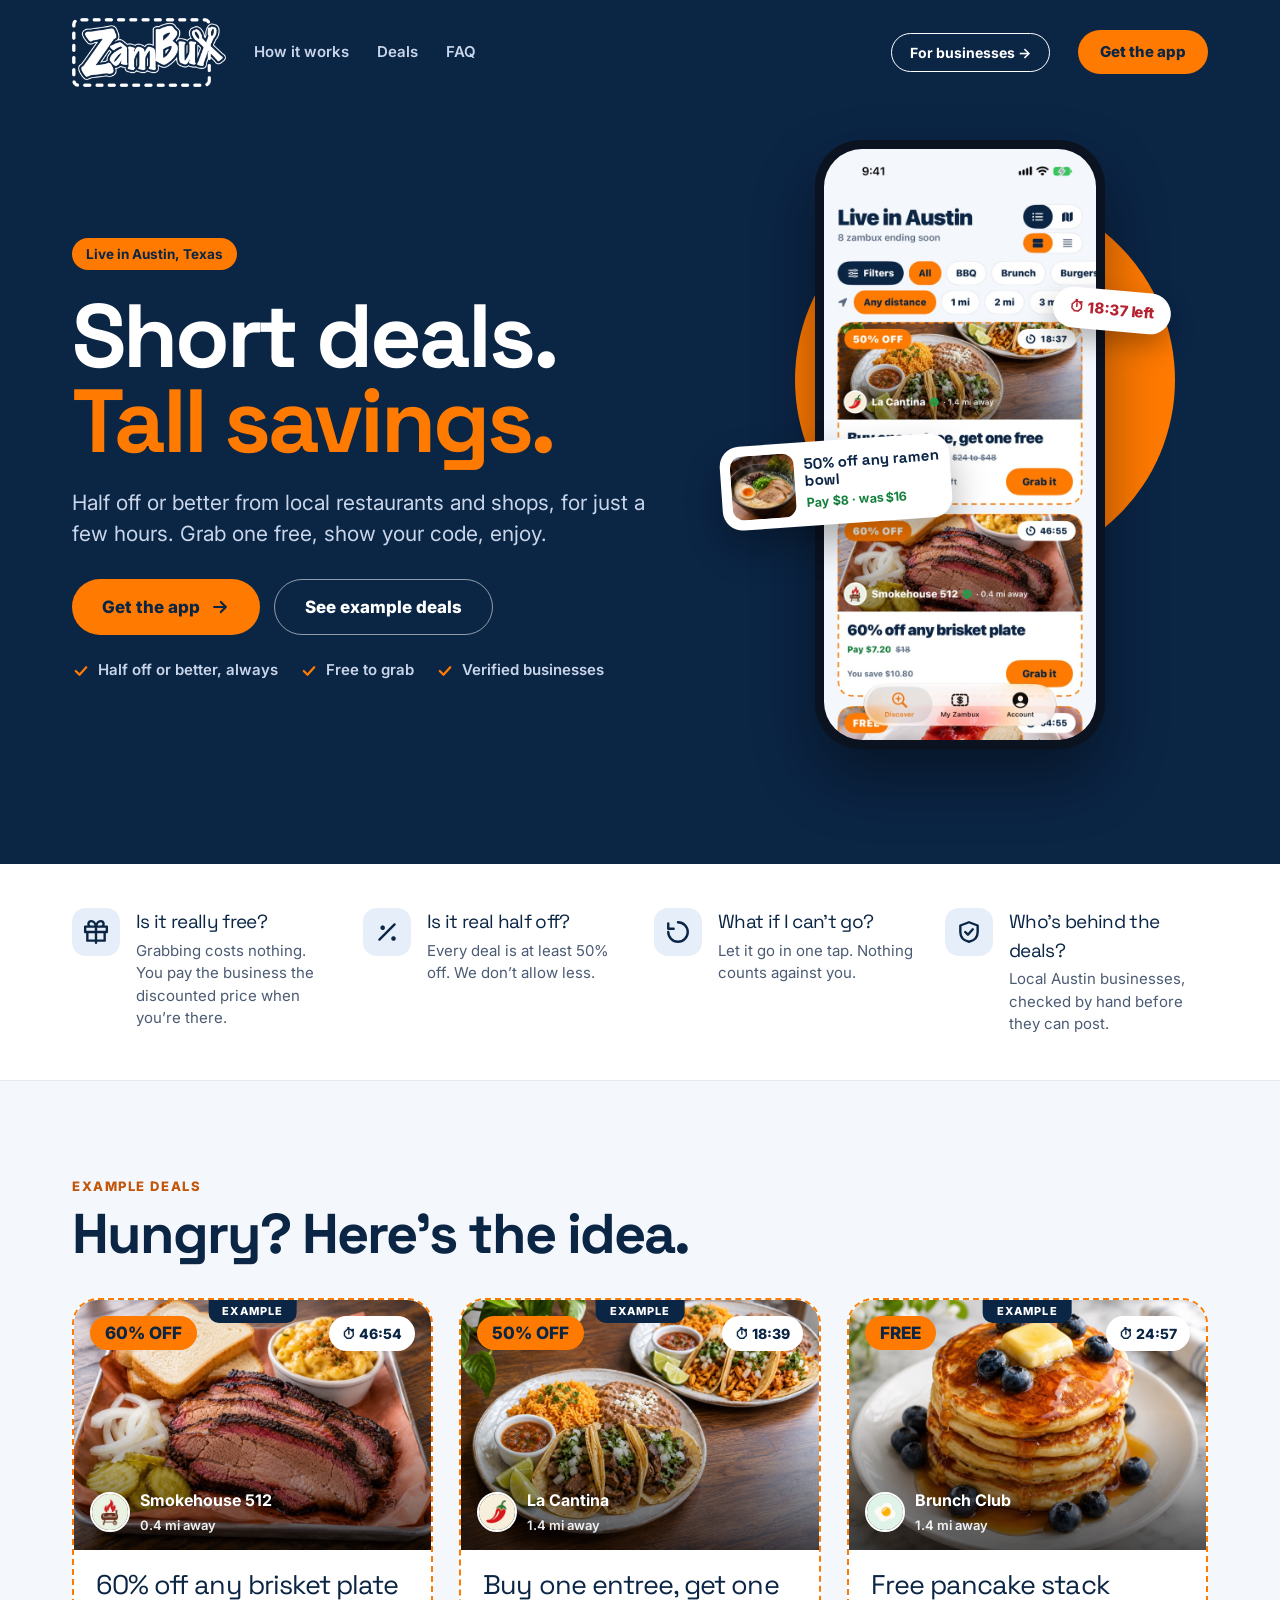
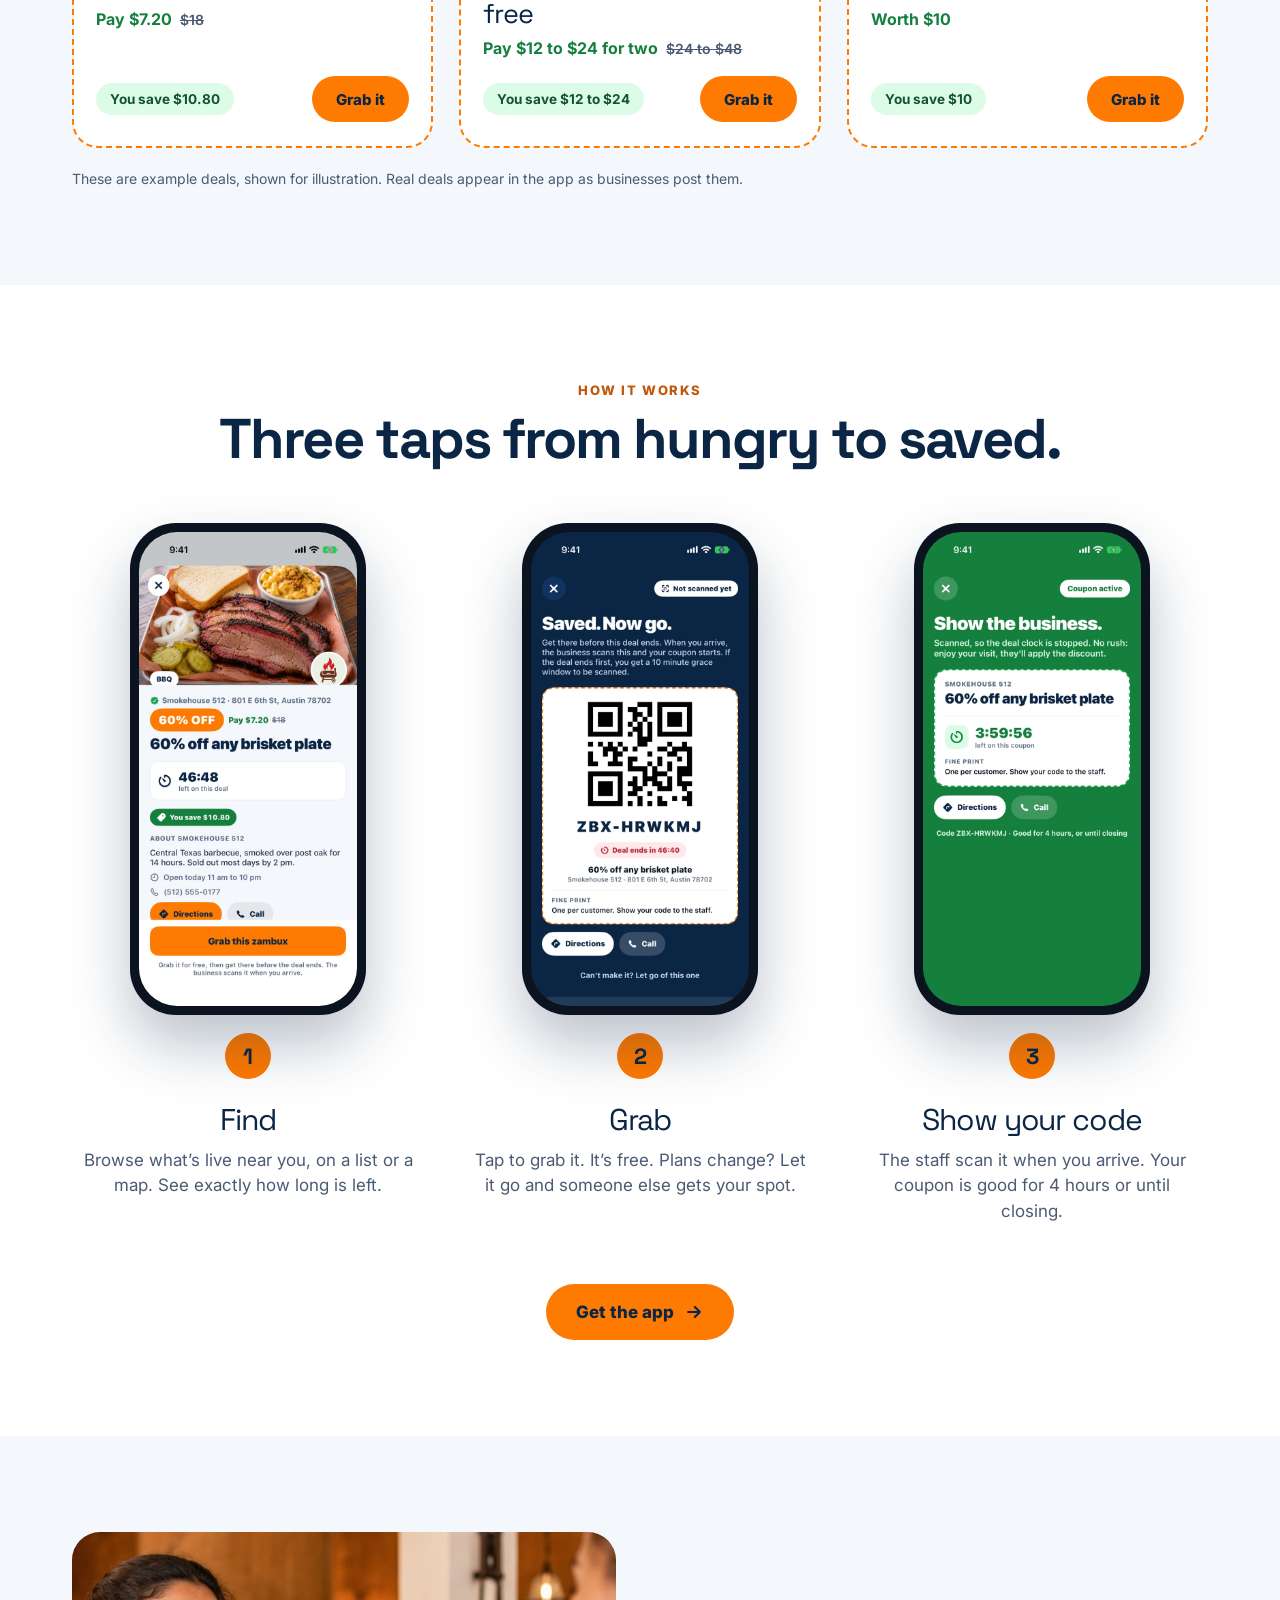
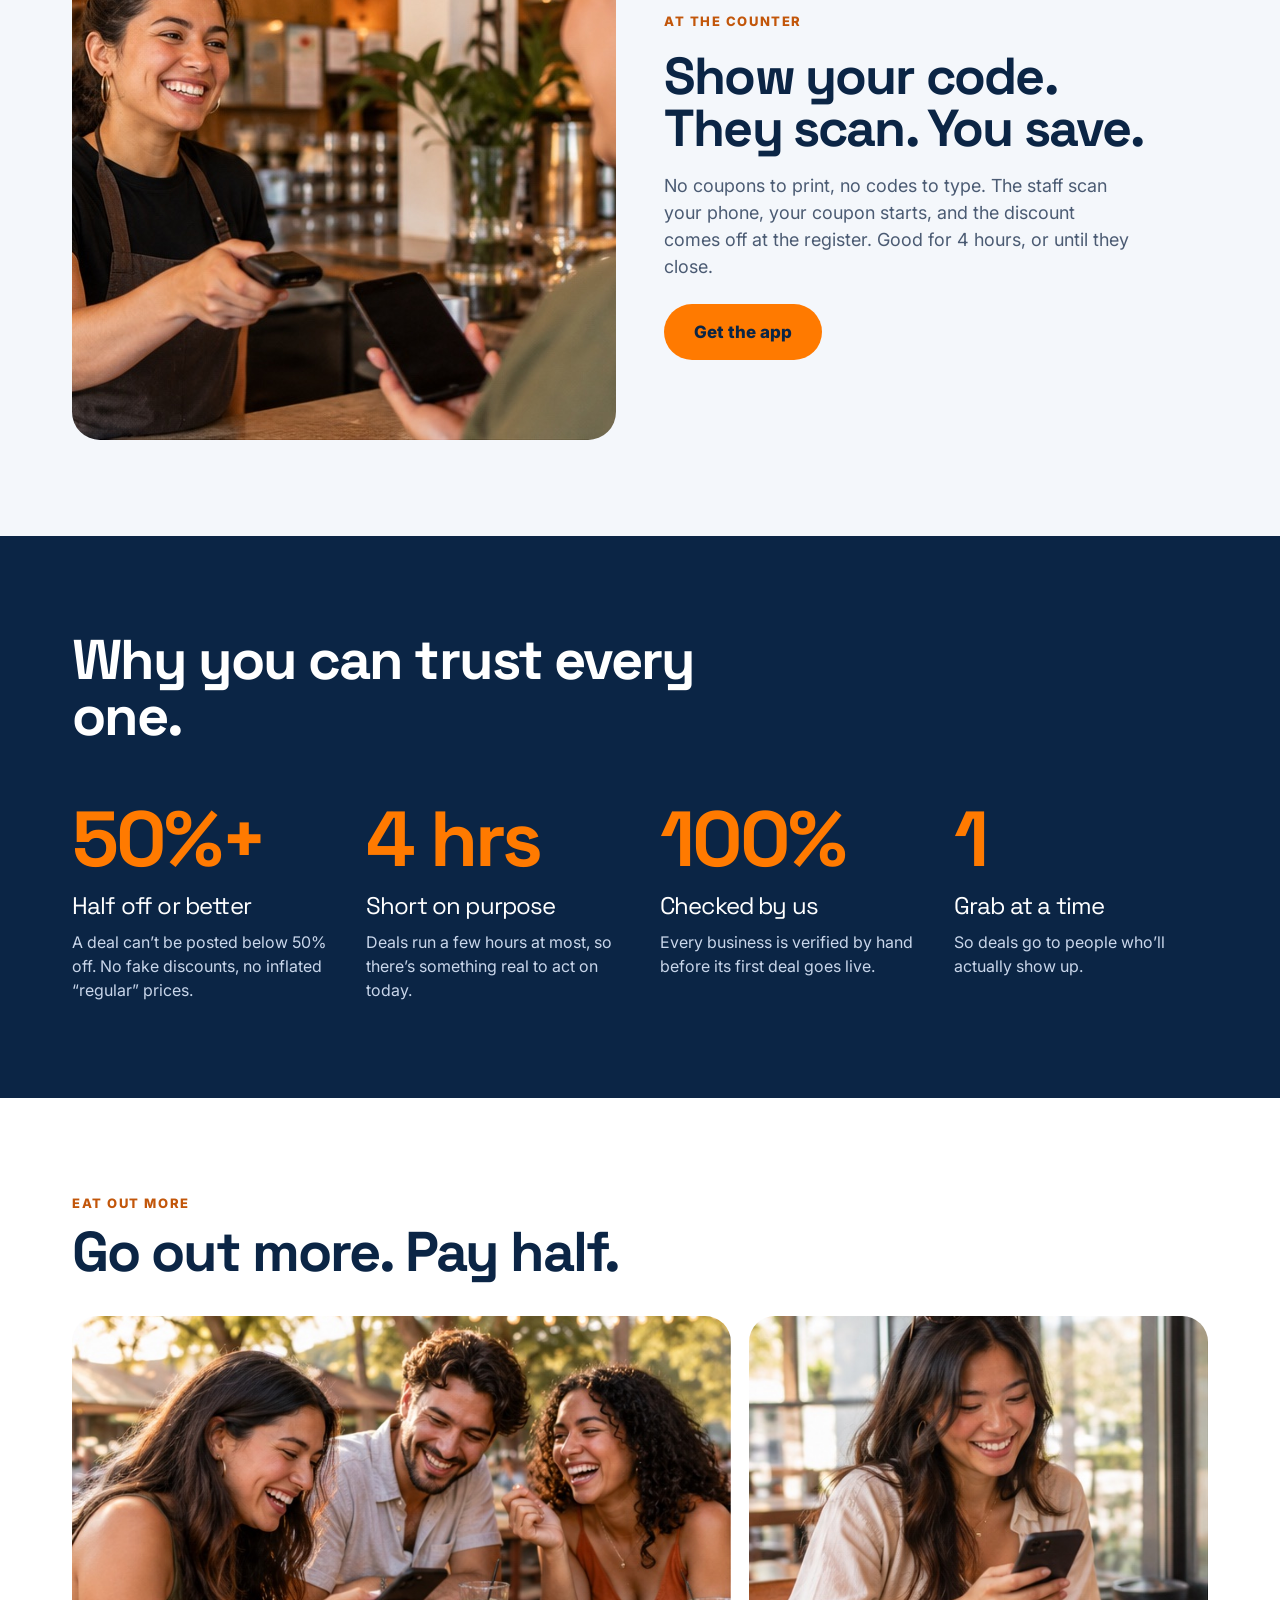
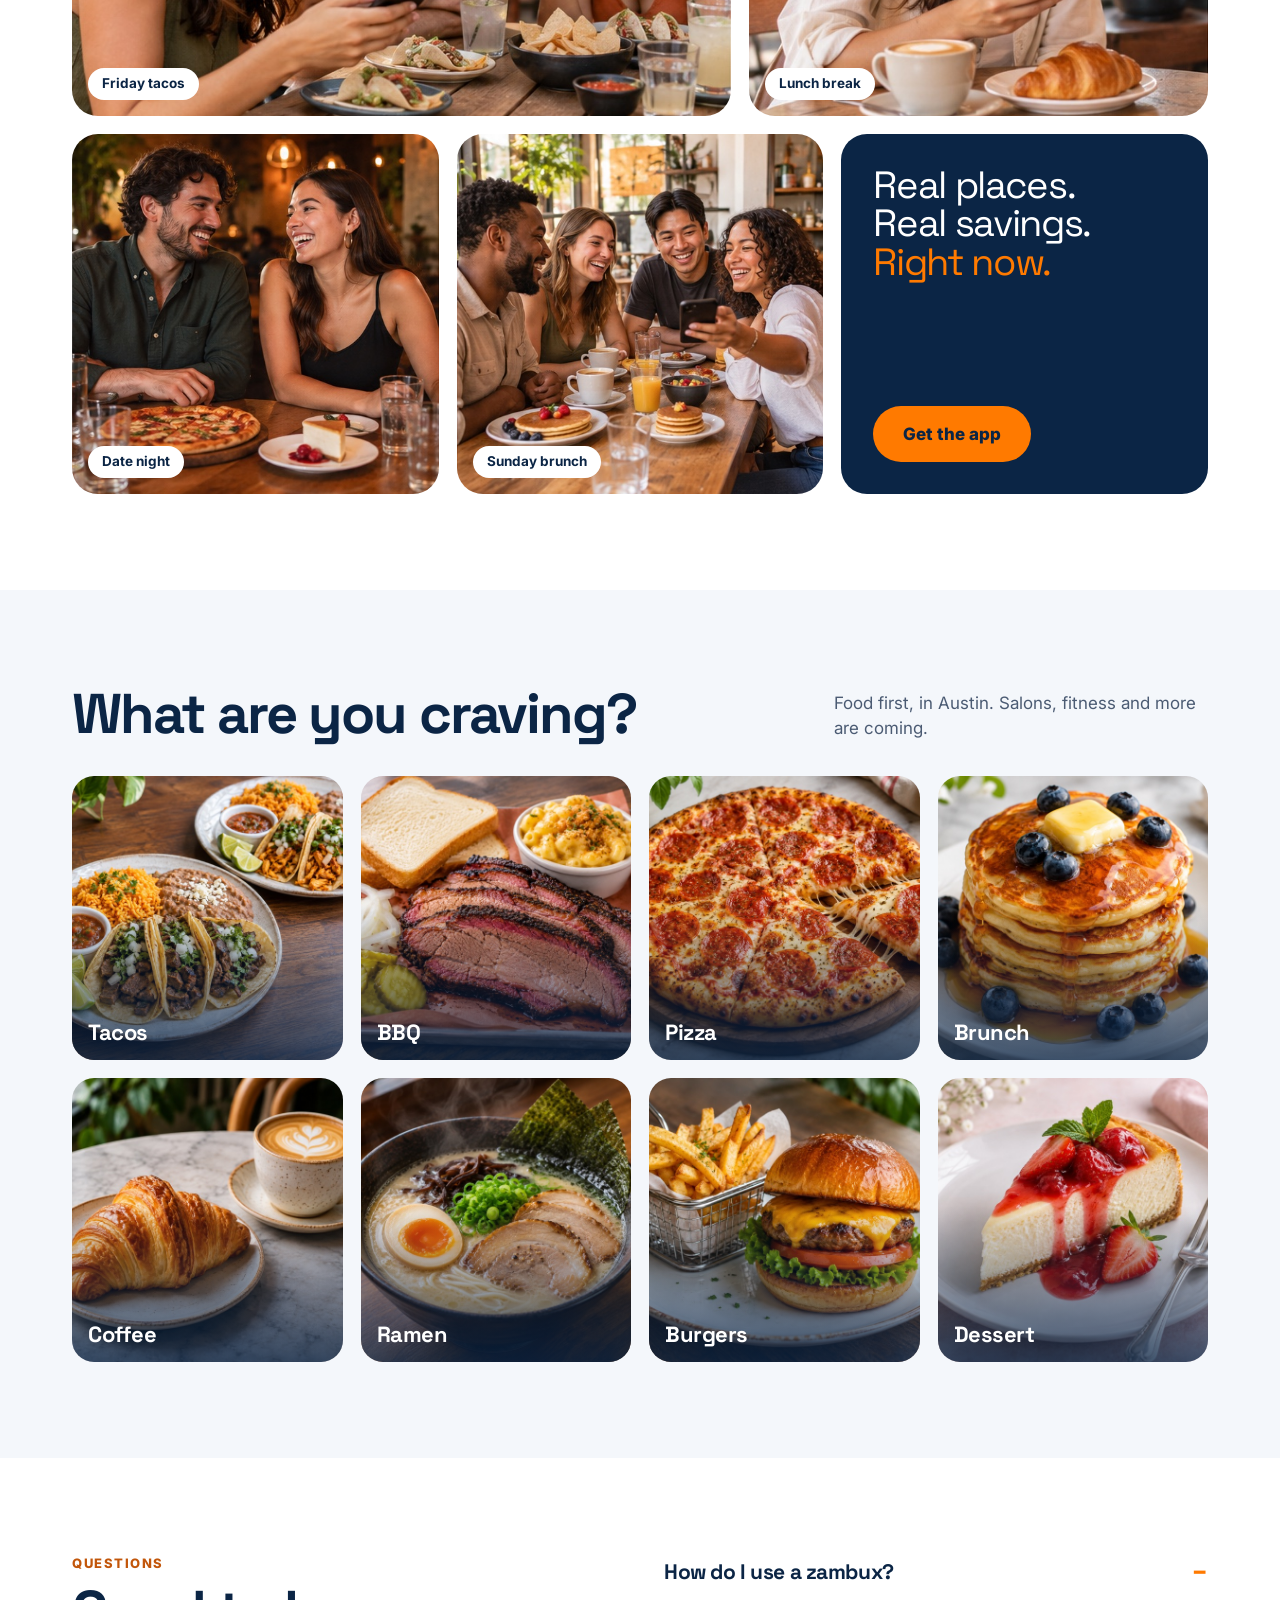
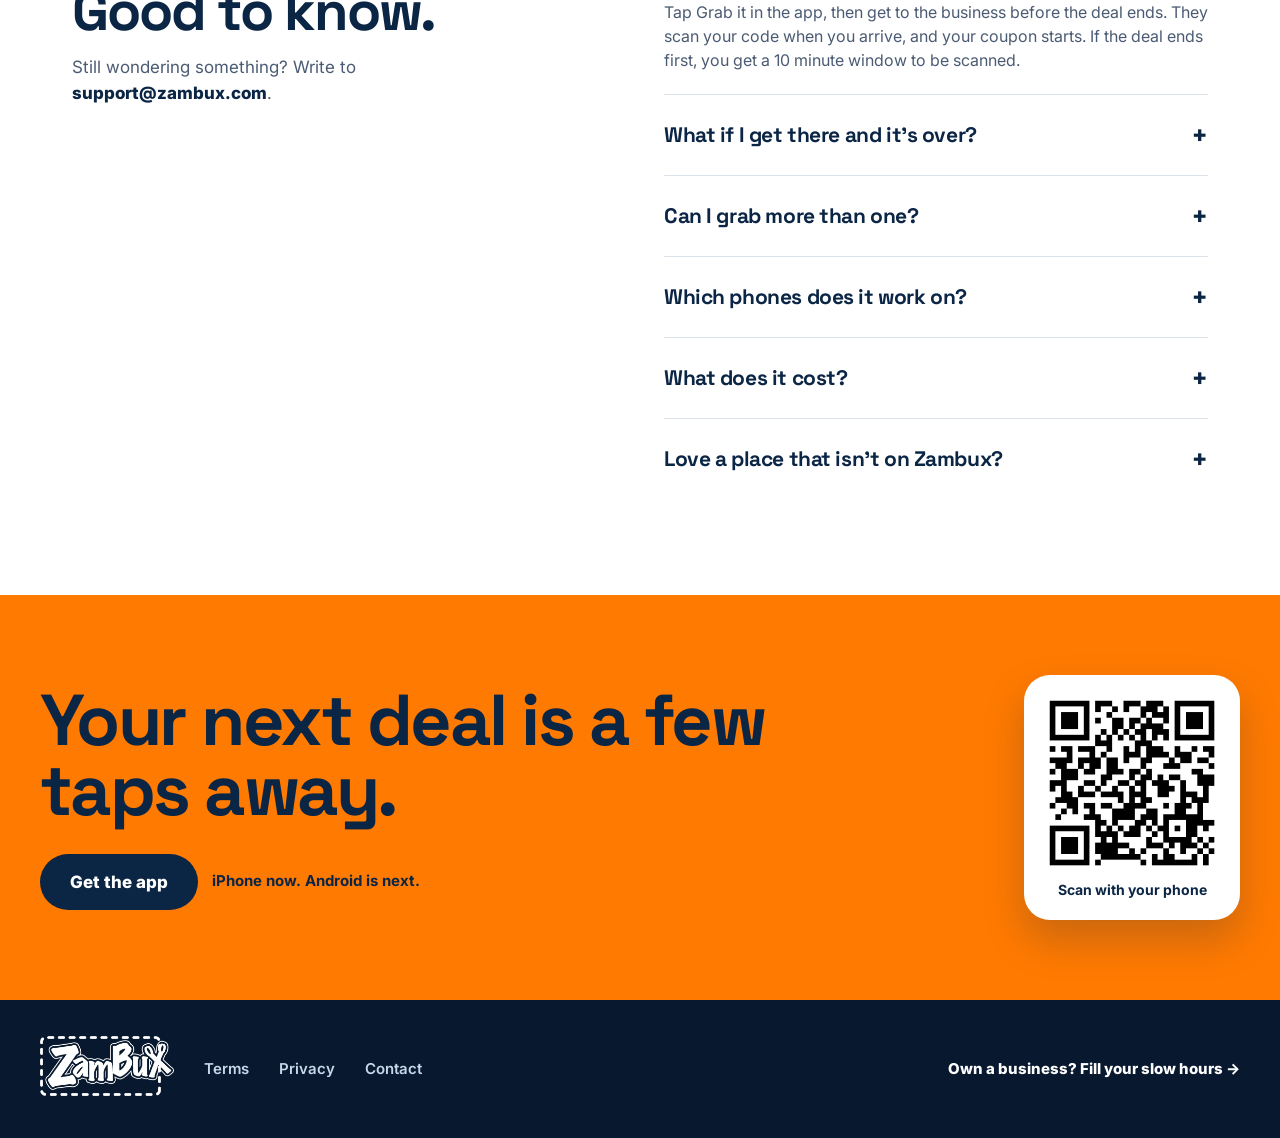
==== commit 267f2233: "Download page instead of waitlist, bigger logo, example labels on deals Co-Authored-By: Claude Sonne" ====
--- a/index.html
+++ b/index.html
@@ -28,8 +28,8 @@
 <header class="top hero">
   <div class="w">
     <nav class="nav" aria-label="Main">
-      <a class="logo" href="/"><img src="assets/img/brand-logo-white.png" alt="Zambux" width="102" height="46"></a>
-      <a class="l" href="#how">How it works</a><a class="l" href="#live">Live deals</a><a class="l" href="#faq">FAQ</a>
+      <a class="logo" href="/"><img src="assets/img/brand-logo-white.png" alt="Zambux" width="153" height="69"></a>
+      <a class="l" href="#how">How it works</a><a class="l" href="#live">Deals</a><a class="l" href="#faq">FAQ</a>
       <span class="sp"></span>
       <a class="biz" href="business/">For businesses &rarr;</a>
       <a class="go" href="get-the-app/">Get the app</a>
@@ -42,7 +42,7 @@
         <p class="lede" style="margin:0">Half off or better from local restaurants and shops, for just a few hours. Grab one free, show your code, enjoy.</p>
         <div class="actions">
           <a class="btn pri" href="get-the-app/">Get the app <svg width="20" height="20" viewBox="0 0 24 24" fill="none" stroke="#0B2545" stroke-width="2.6" stroke-linecap="round" stroke-linejoin="round" aria-hidden="true"><path d="M5 12h14M13 6l6 6-6 6"/></svg></a>
-          <a class="btn ghost" href="#live">See what&rsquo;s live now</a>
+          <a class="btn ghost" href="#live">See example deals</a>
         </div>
         <div class="proof">
           <span class="check"><svg width="18" height="18" viewBox="0 0 24 24" fill="none" stroke="#FF7A00" stroke-width="3" stroke-linecap="round" stroke-linejoin="round" aria-hidden="true"><path d="M5 12l5 5 9-10"/></svg>Half off or better, always</span>
@@ -77,22 +77,22 @@
 <!-- LIVE -->
 <section id="live" class="bg-paper pad">
   <div class="w">
-    <div style="margin-bottom:36px"><div class="eyebrow"><span class="live-dot"></span>Live now</div><h2 class="big" style="margin-top:10px">Hungry? Start here.</h2></div>
+    <div style="margin-bottom:36px"><div class="eyebrow">Example deals</div><h2 class="big" style="margin-top:10px">Hungry? Here&rsquo;s the idea.</h2></div>
     <div class="grid-auto" style="grid-template-columns:repeat(auto-fit,minmax(min(100%,320px),1fr));gap:26px">
-      <a class="ticket" href="get-the-app/">
+      <a class="ticket" href="get-the-app/"><span class="ex">Example</span>
         <div class="pic"><img class="ph" src="assets/img/photo-smokehouse-brisket.jpg" alt="Sliced smoked brisket with sides" width="900" height="600" loading="lazy"><div class="shade"></div><span class="badge">60% OFF</span><span class="time">&#9201; 46:54</span><div class="who"><img src="assets/img/logo-smokehouse-512.png" alt="" width="40" height="40"><div><b>Smokehouse 512</b><span>0.4 mi away</span></div></div></div>
         <div class="body"><div class="disp">60% off any brisket plate</div><div class="price"><b>Pay $7.20</b><s>$18</s></div><div class="tfoot"><span class="chip" style="background:#DCFCE7;color:#14532D">You save $10.80</span><span class="btn pri sm">Grab it</span></div></div>
       </a>
-      <a class="ticket" href="get-the-app/">
+      <a class="ticket" href="get-the-app/"><span class="ex">Example</span>
         <div class="pic"><img class="ph" src="assets/img/photo-la-cantina-entree.jpg" alt="Street tacos with rice and beans" width="900" height="600" loading="lazy"><div class="shade"></div><span class="badge">50% OFF</span><span class="time">&#9201; 18:39</span><div class="who"><img src="assets/img/logo-la-cantina.png" alt="" width="40" height="40"><div><b>La Cantina</b><span>1.4 mi away</span></div></div></div>
         <div class="body"><div class="disp">Buy one entree, get one free</div><div class="price"><b>Pay $12 to $24 for two</b><s>$24 to $48</s></div><div class="tfoot"><span class="chip" style="background:#DCFCE7;color:#14532D">You save $12 to $24</span><span class="btn pri sm">Grab it</span></div></div>
       </a>
-      <a class="ticket" href="get-the-app/">
+      <a class="ticket" href="get-the-app/"><span class="ex">Example</span>
         <div class="pic"><img class="ph" src="assets/img/photo-brunch-club-pancakes.jpg" alt="A stack of pancakes with blueberries" width="900" height="600" loading="lazy"><div class="shade"></div><span class="badge">FREE</span><span class="time">&#9201; 24:57</span><div class="who"><img src="assets/img/logo-brunch-club.png" alt="" width="40" height="40"><div><b>Brunch Club</b><span>1.4 mi away</span></div></div></div>
         <div class="body"><div class="disp">Free pancake stack</div><div class="price"><b>Worth $10</b></div><div class="tfoot"><span class="chip" style="background:#DCFCE7;color:#14532D">You save $10</span><span class="btn pri sm">Grab it</span></div></div>
       </a>
     </div>
-    <p style="margin:20px 0 0;color:var(--slate);font-size:14px">Example deals shown for illustration until real ones are live.</p>
+    <p style="margin:20px 0 0;color:var(--slate);font-size:14px">These are example deals, shown for illustration. Real deals appear in the app as businesses post them.</p>
   </div>
 </section>
 
@@ -176,7 +176,7 @@
       <details class="q" open><summary>How do I use a zambux?</summary><p>Tap Grab it in the app, then get to the business before the deal ends. They scan your code when you arrive, and your coupon starts. If the deal ends first, you get a 10 minute window to be scanned.</p></details>
       <details class="q"><summary>What if I get there and it&rsquo;s over?</summary><p>A deal is live until its timer runs out. If you grabbed it and it ends before you arrive, you have 10 minutes to be scanned. After that your spot goes back, so aim to arrive before the timer ends.</p></details>
       <details class="q"><summary>Can I grab more than one?</summary><p>One at a time. Use it, or let it go, then grab another. That keeps deals fair for everyone.</p></details>
-      <details class="q"><summary>Which phones does it work on?</summary><p>iPhone for now. Android is next if enough people ask, so leave your email on the Get the app page and we&rsquo;ll count you in.</p></details>
+      <details class="q"><summary>Which phones does it work on?</summary><p>iPhone for now. Android is next if enough people ask. Android users can leave an email on the Get the app page and we&rsquo;ll write once, when it&rsquo;s ready.</p></details>
       <details class="q"><summary>What does it cost?</summary><p>Nothing. The app is free and grabbing is free. You only pay the business the discounted price when you&rsquo;re there.</p></details>
       <details class="q"><summary>Love a place that isn&rsquo;t on Zambux?</summary><p>Tell us at <a href="mailto:support@zambux.com" style="font-weight:700;color:var(--navy)">support@zambux.com</a> and we&rsquo;ll invite them.</p></details>
     </div>
@@ -186,7 +186,7 @@
 <!-- FINAL -->
 <section class="final">
   <div class="w final-in">
-    <div><h2>Your next deal is a few taps away.</h2><div style="margin-top:28px;display:flex;flex-wrap:wrap;gap:14px;align-items:center"><a class="btn navy" href="get-the-app/">Get the app</a><span style="font-weight:700;color:var(--navy);font-size:15px">iPhone now. Android: tell me when.</span></div></div>
+    <div><h2>Your next deal is a few taps away.</h2><div style="margin-top:28px;display:flex;flex-wrap:wrap;gap:14px;align-items:center"><a class="btn navy" href="get-the-app/">Get the app</a><span style="font-weight:700;color:var(--navy);font-size:15px">iPhone now. Android is next.</span></div></div>
     <div class="qr"><img src="assets/img/qr.png" alt="QR code that opens the Get the app page" width="176" height="176"><b>Scan with your phone</b></div>
   </div>
 </section>
@@ -195,7 +195,7 @@
 
 <footer class="foot">
   <div class="w foot-in">
-    <a href="/"><img src="assets/img/brand-logo-white.png" alt="Zambux" width="89" height="40"></a>
+    <a href="/"><img src="assets/img/brand-logo-white.png" alt="Zambux" width="133" height="60"></a>
     <a href="terms.html">Terms</a><a href="privacy.html">Privacy</a><a href="mailto:support@zambux.com">Contact</a>
     <span class="sp"></span>
     <a class="biz" href="business/">Own a business? Fill your slow hours &rarr;</a>
--- a/site.css
+++ b/site.css
@@ -28,8 +28,8 @@
 
 /* header */
 .top{background:var(--navy);position:relative;z-index:20}
-.nav{display:flex;align-items:center;gap:28px;height:84px}
-.nav .logo img{height:46px;width:auto;display:block}
+.nav{display:flex;align-items:center;gap:28px;height:104px}
+.nav .logo img{height:69px;width:auto;display:block}
 .nav a.l{color:var(--soft);font-weight:600;font-size:15px}
 .nav a.l:hover{color:#fff}
 .nav .sp{flex:1}
@@ -77,6 +77,7 @@
 .ticket .pic{position:relative;height:250px;overflow:hidden}
 .ticket .pic>img.ph{width:100%;height:100%;object-fit:cover;display:block}
 .ticket .pic .shade{position:absolute;inset:0;background:linear-gradient(to bottom,rgba(0,0,0,0) 45%,rgba(0,0,0,.66))}
+.ticket .ex{position:absolute;z-index:2;left:50%;top:-1px;transform:translateX(-50%);background:var(--navy);color:#fff;font:800 11px Inter;letter-spacing:.1em;text-transform:uppercase;padding:5px 14px;border-radius:0 0 10px 10px}
 .ticket .badge{position:absolute;left:16px;top:16px;background:var(--orange);color:var(--navy);font:800 17px Inter;padding:7px 15px;border-radius:99px}
 .ticket .time{position:absolute;right:16px;top:16px;background:#fff;color:var(--navy);font-weight:800;font-size:14px;padding:7px 13px;border-radius:99px}
 .ticket .who{position:absolute;left:16px;bottom:14px;right:16px;display:flex;align-items:center;gap:10px;color:#fff}
@@ -139,7 +140,7 @@
 .qr b{display:block;font-size:14px;color:var(--navy);margin-top:8px}
 .foot{background:var(--deep);color:var(--soft)}
 .foot-in{display:flex;flex-wrap:wrap;align-items:center;gap:14px 30px;padding:36px 0;font-weight:600;font-size:15px}
-.foot-in img{height:40px;width:auto}
+.foot-in img{height:60px;width:auto}
 .foot-in a:hover{color:#fff}
 .foot-in .sp{flex:1}
 .foot-in .biz{color:#fff;font-weight:800}
@@ -158,12 +159,21 @@
 .check-row{display:flex;align-items:center;gap:10px;margin-top:14px;font-weight:600;font-size:15px;color:var(--slate)}
 .check-row input{width:20px;height:20px;accent-color:#FF7A00}
 
+/* download page */
+.dl{display:grid;gap:24px;grid-template-columns:repeat(auto-fit,minmax(300px,1fr))}
+.dl .card{display:flex;flex-direction:column;gap:16px}
+.dl .card p{color:var(--slate);margin:0}
+.badge-ph{display:inline-flex;align-items:center;justify-content:center;border:2px dashed var(--navy);color:var(--navy);border-radius:14px;padding:14px 22px;font-weight:800;font-size:14px;text-align:center;line-height:1.25;align-self:flex-start}
+body[data-device=ios] .dl [data-for=desktop],body[data-device=ios] .dl [data-for=android]{display:none}
+body[data-device=android] .dl [data-for=desktop],body[data-device=android] .dl [data-for=ios]{display:none}
+body[data-device=desktop] .dl [data-for=ios],body[data-device=desktop] .dl [data-for=android]{display:flex}
+
 /* mobile bar */
 .bar{display:none}
 @media (max-width:860px){
   .w{padding:0 20px}
-  .nav{height:66px;gap:12px}
-  .nav .logo img{height:38px}
+  .nav{height:88px;gap:12px}
+  .nav .logo img{height:57px}
   .nav a.l,.nav .biz,.nav .go{display:none}
   .nav .burger{display:block;margin-left:auto}
   .nav.open{flex-wrap:wrap;height:auto;padding-bottom:18px}
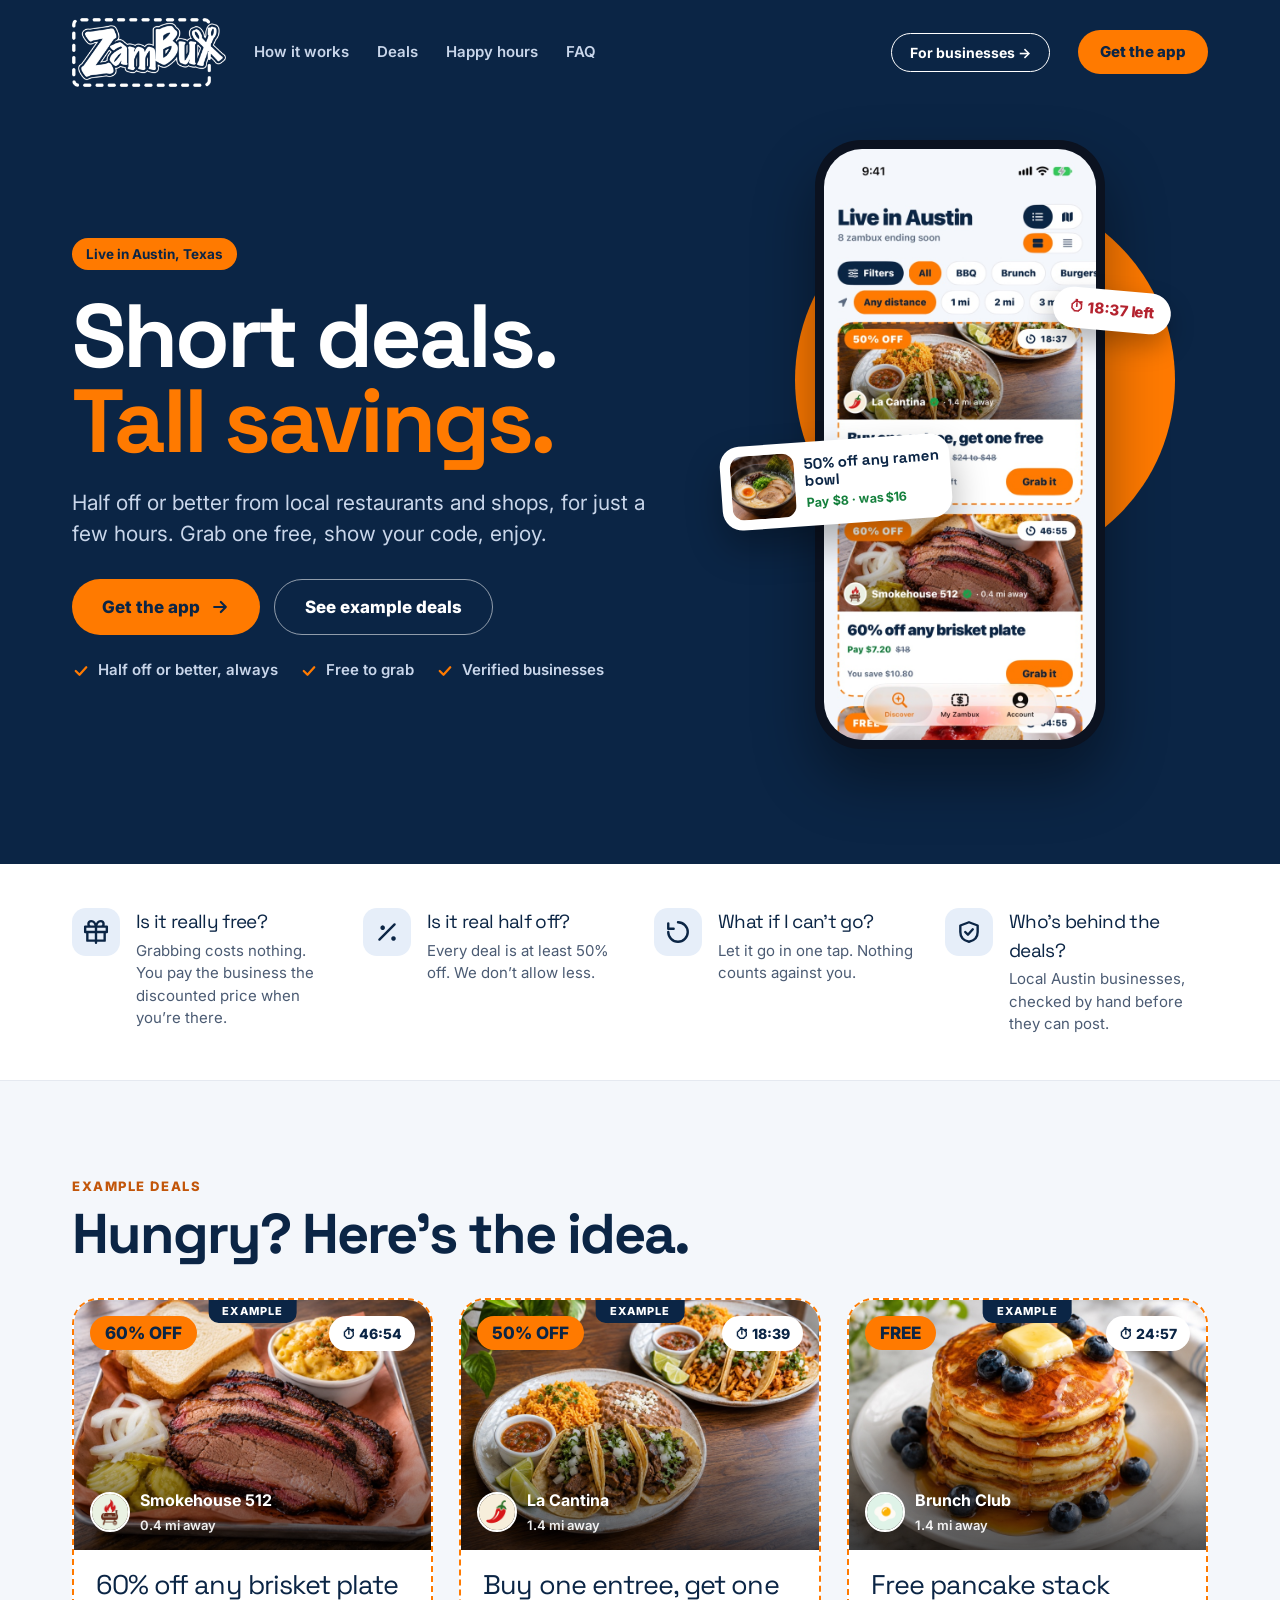
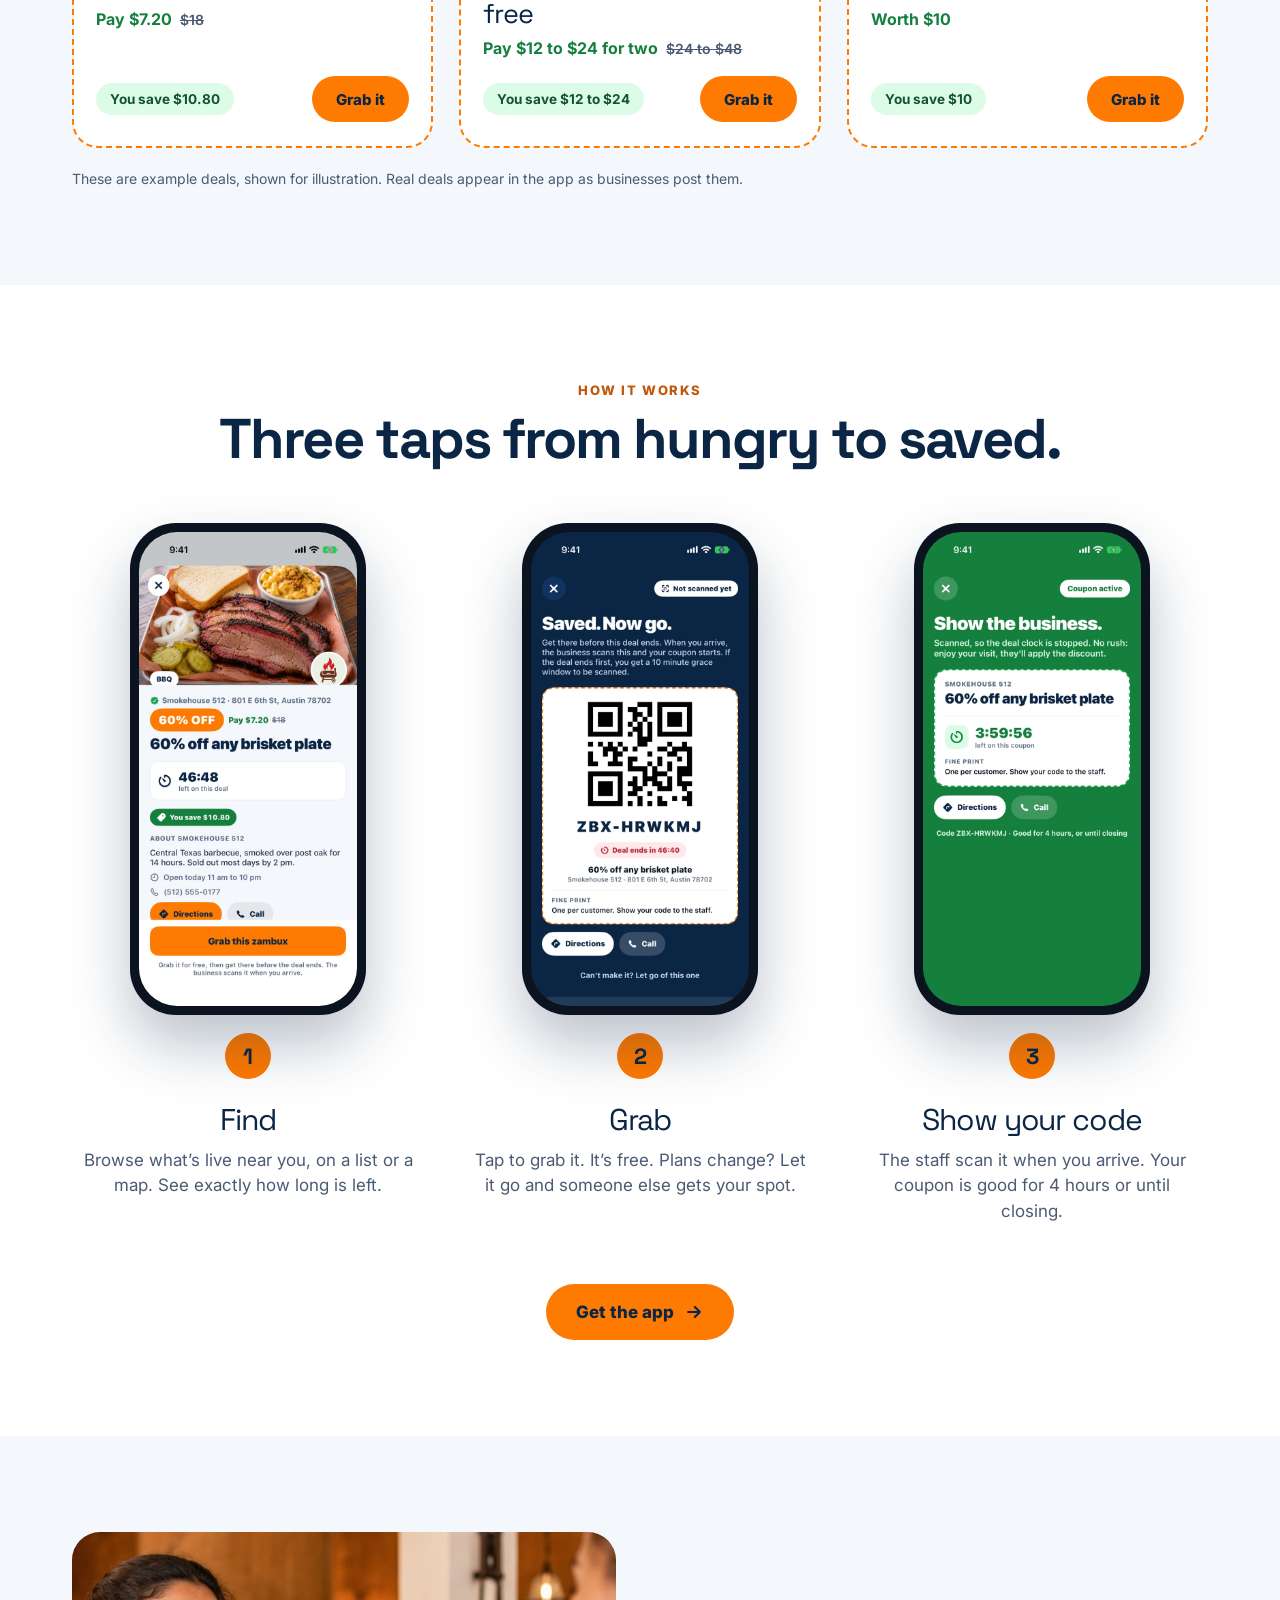
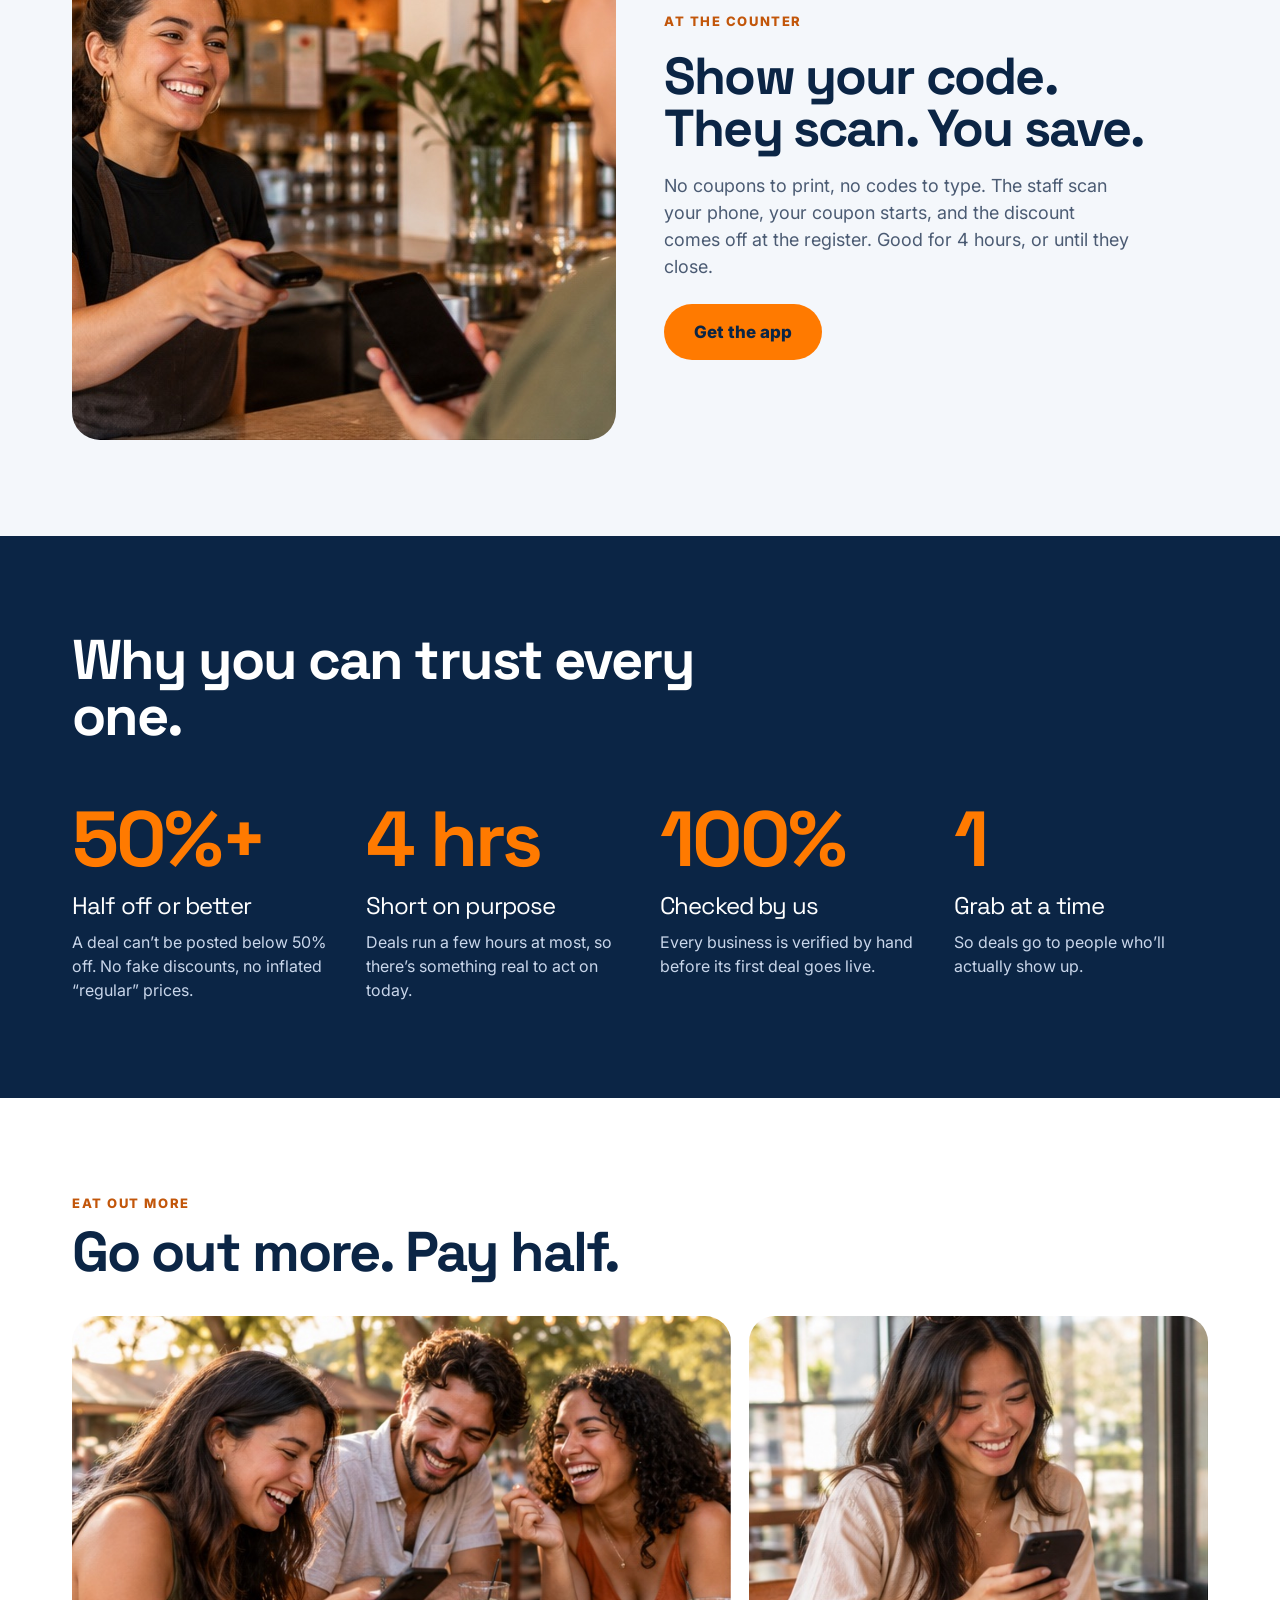
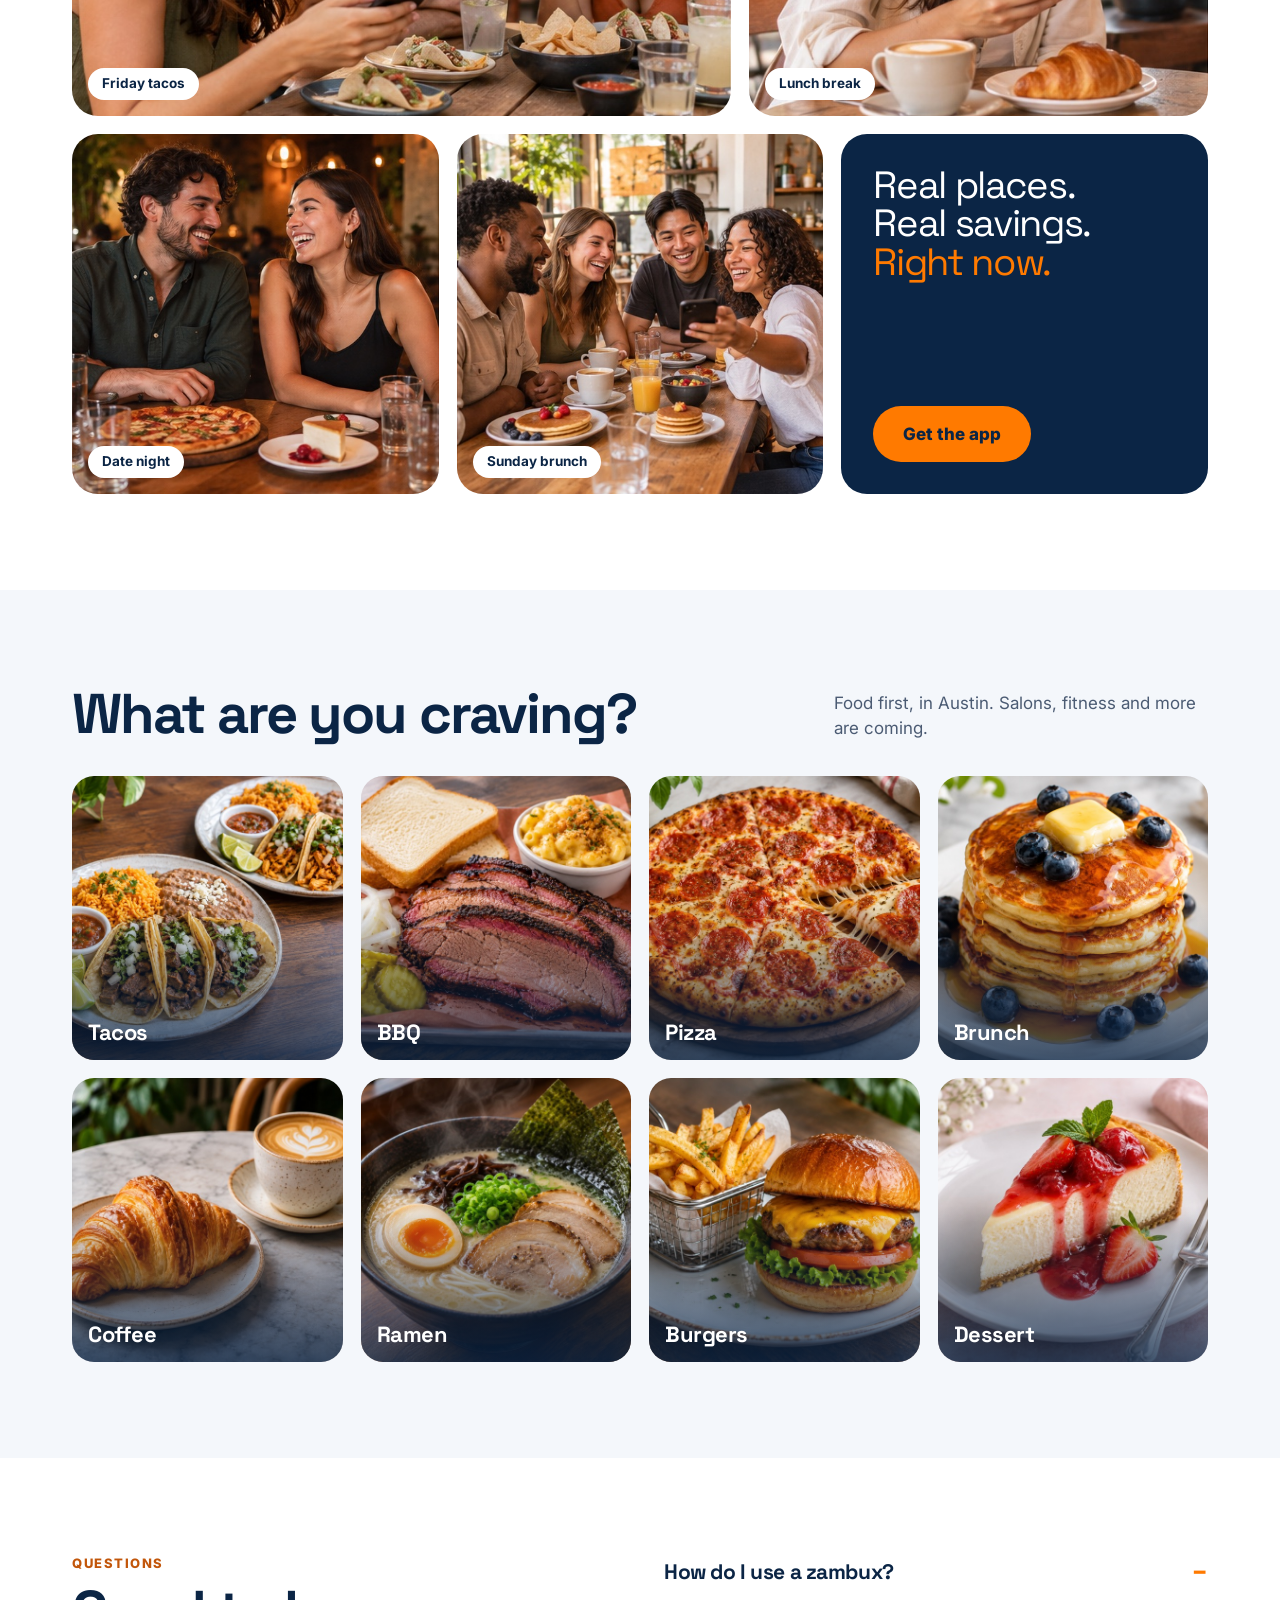
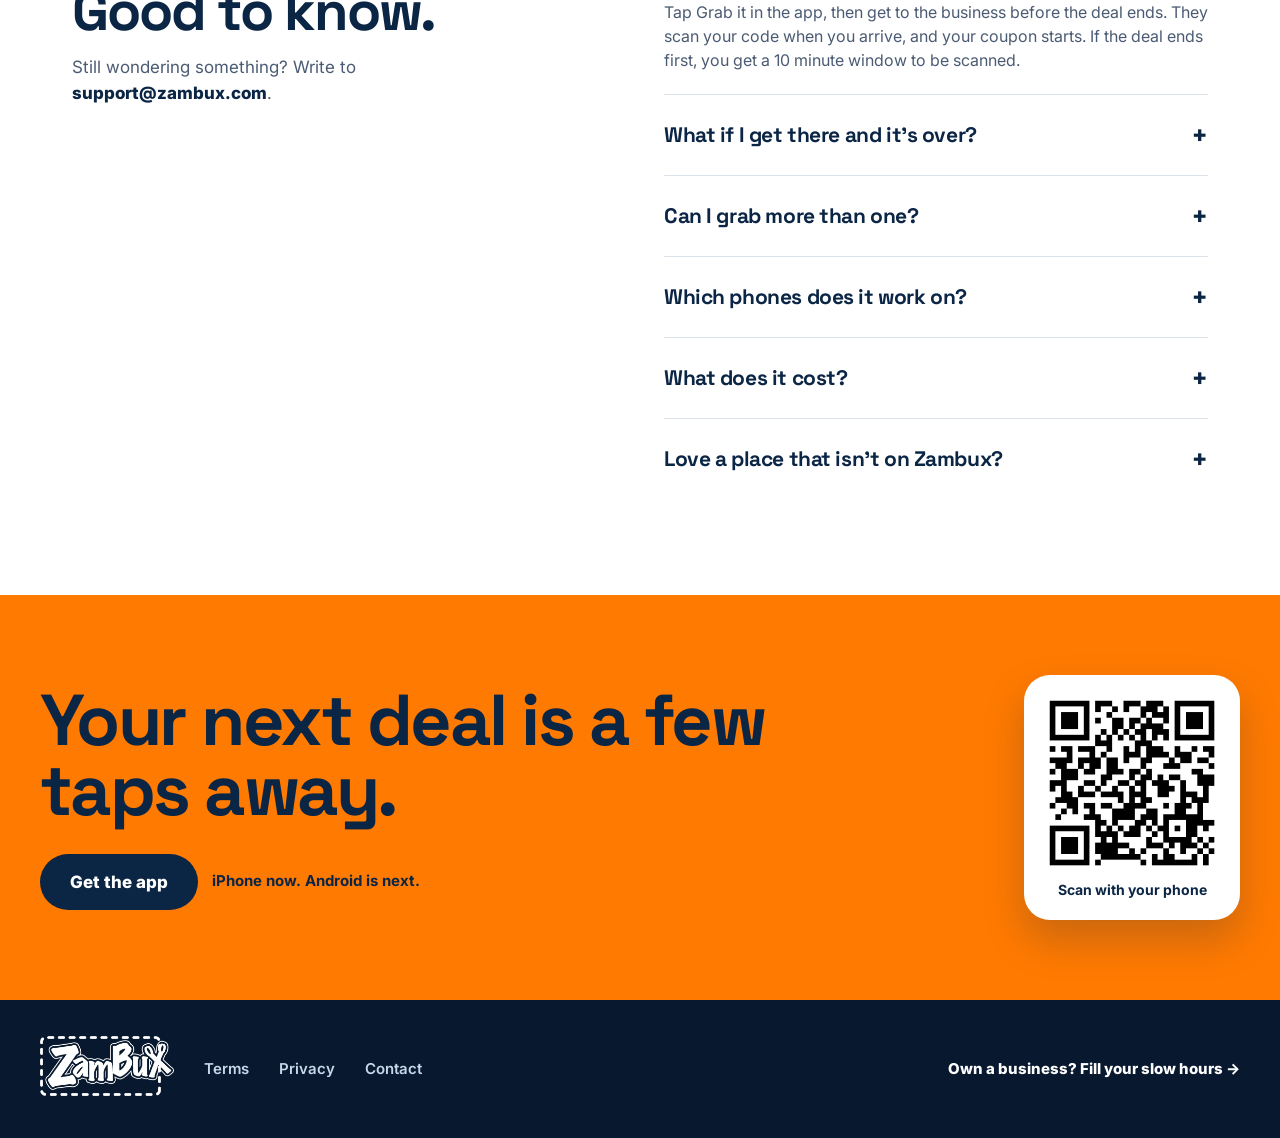
==== commit 7031c10c: "Happy hours page and menu link Co-Authored-By: Claude Sonnet 5.5 <noreply@anthropic.com>" ====
--- a/index.html
+++ b/index.html
@@ -29,7 +29,7 @@
   <div class="w">
     <nav class="nav" aria-label="Main">
       <a class="logo" href="/"><img src="assets/img/brand-logo-white.png" alt="Zambux" width="153" height="69"></a>
-      <a class="l" href="#how">How it works</a><a class="l" href="#live">Deals</a><a class="l" href="#faq">FAQ</a>
+      <a class="l" href="#how">How it works</a><a class="l" href="#live">Deals</a><a class="l" href="happy-hours/">Happy hours</a><a class="l" href="#faq">FAQ</a>
       <span class="sp"></span>
       <a class="biz" href="business/">For businesses &rarr;</a>
       <a class="go" href="get-the-app/">Get the app</a>
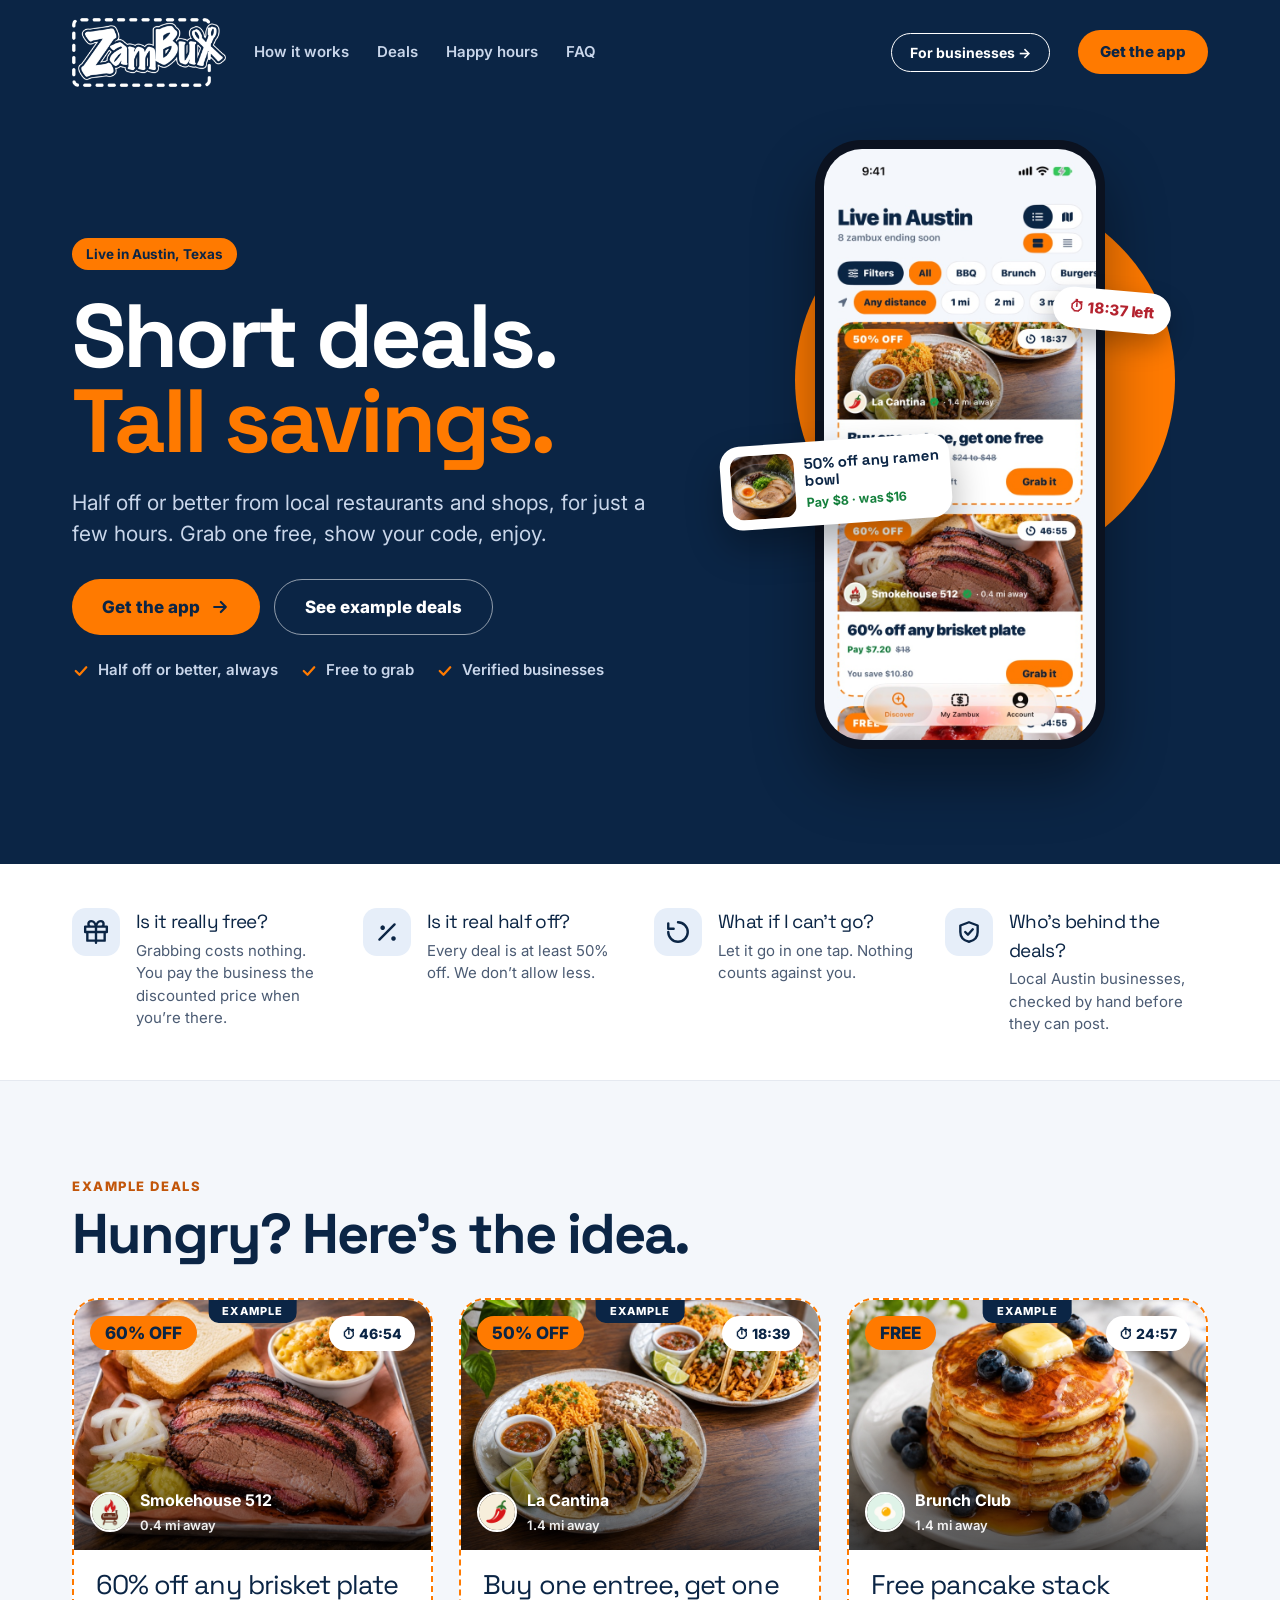
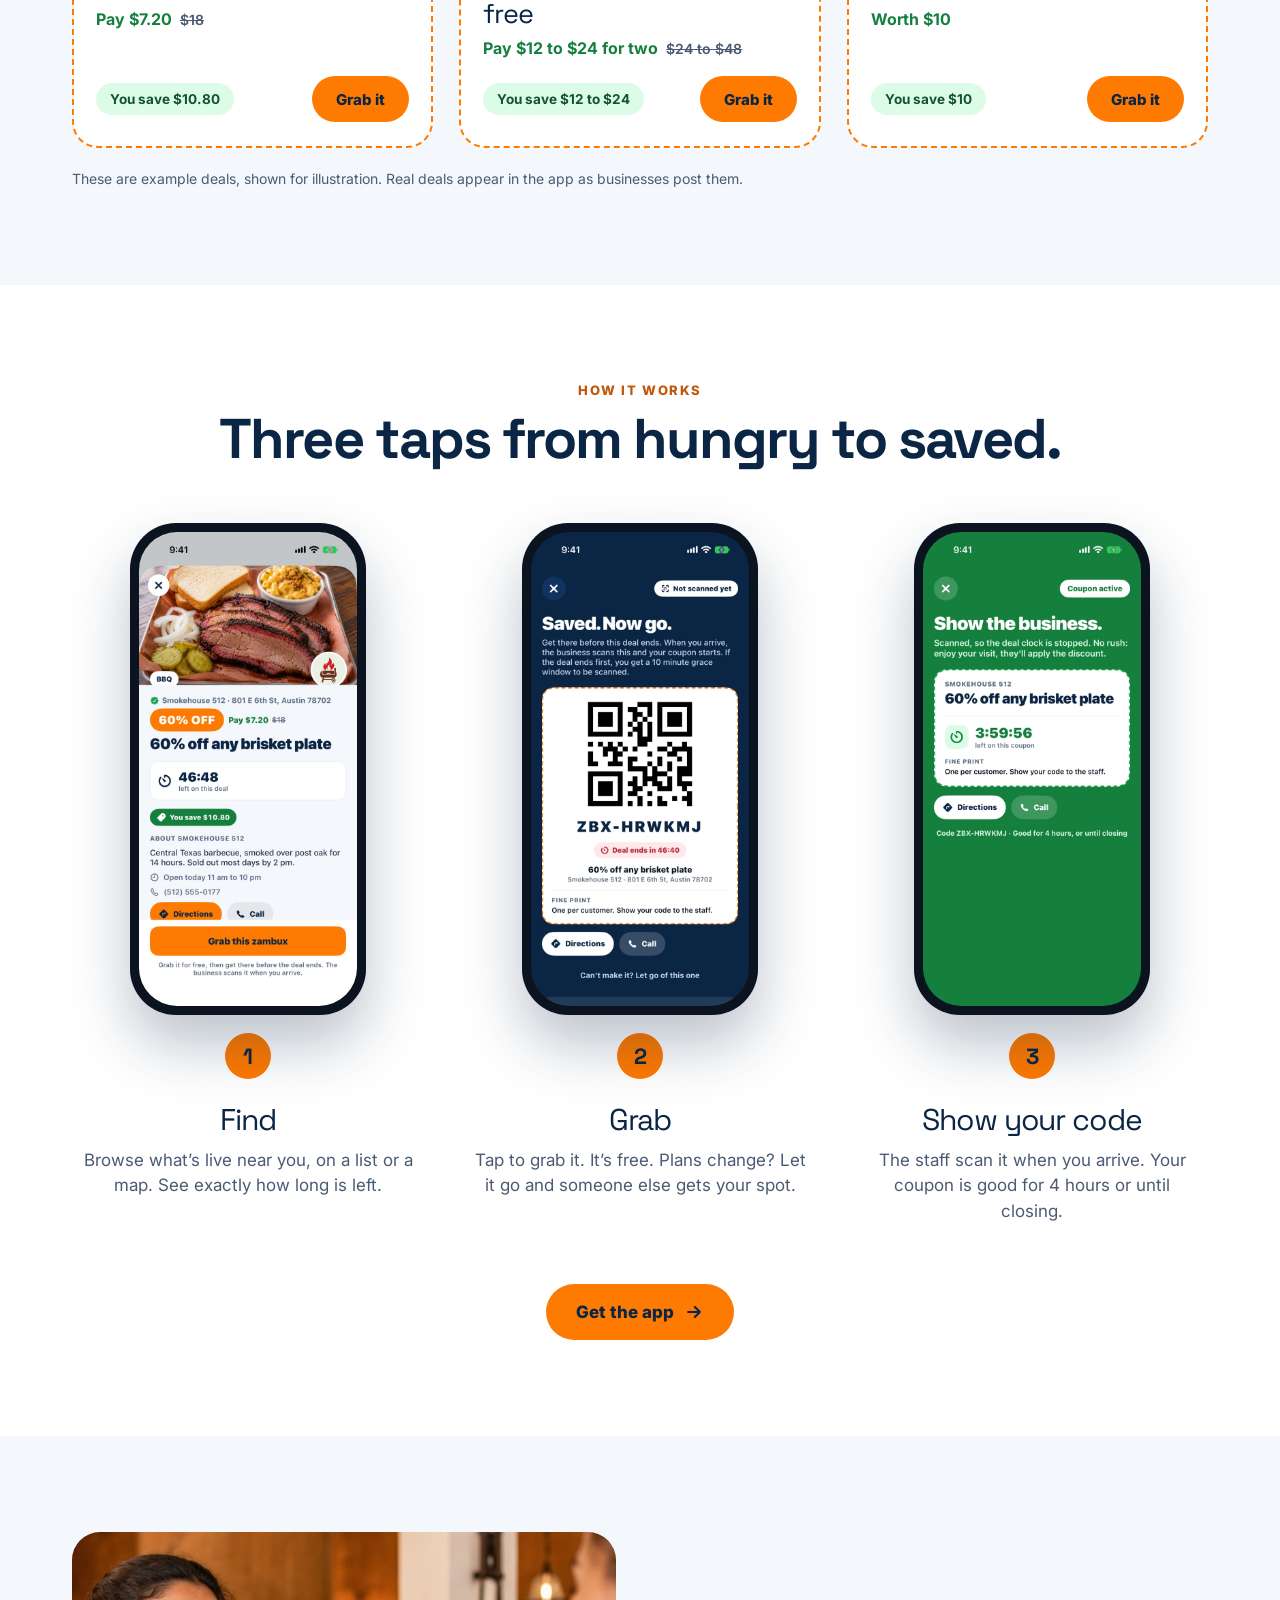
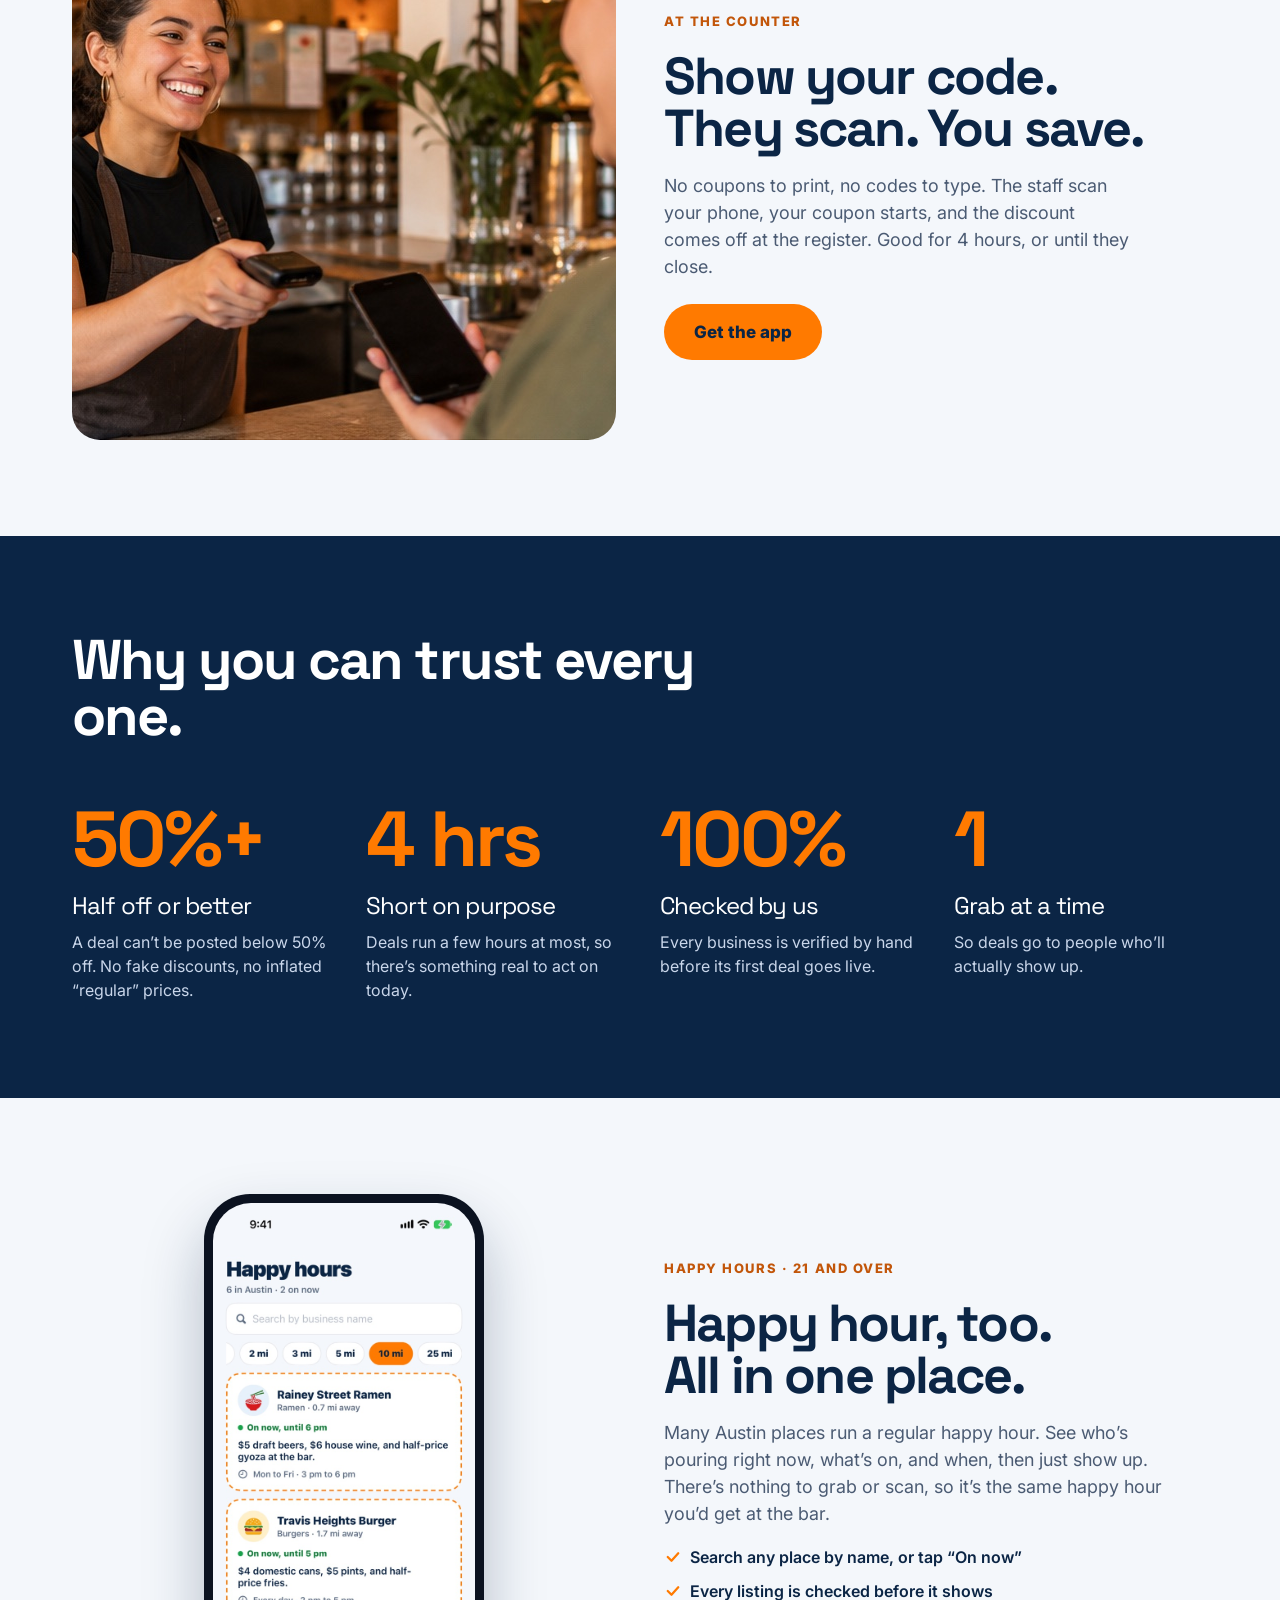
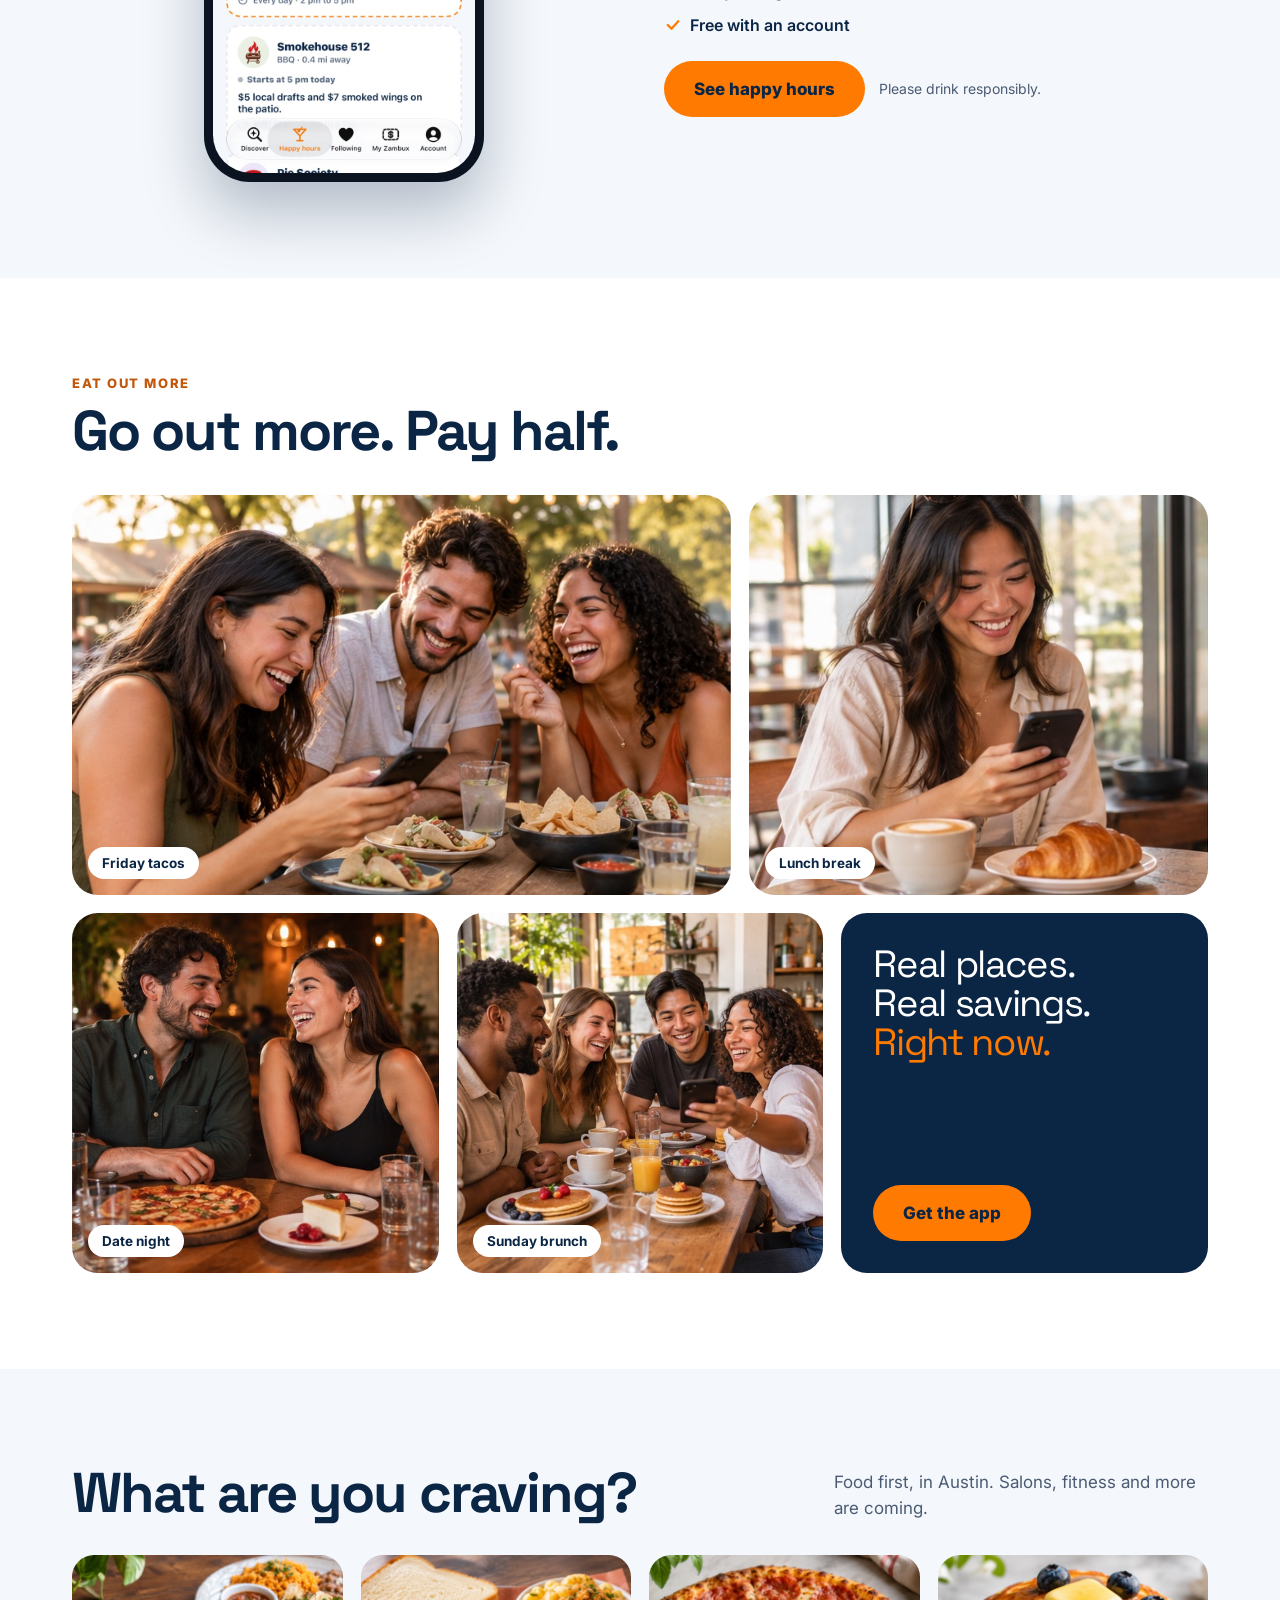
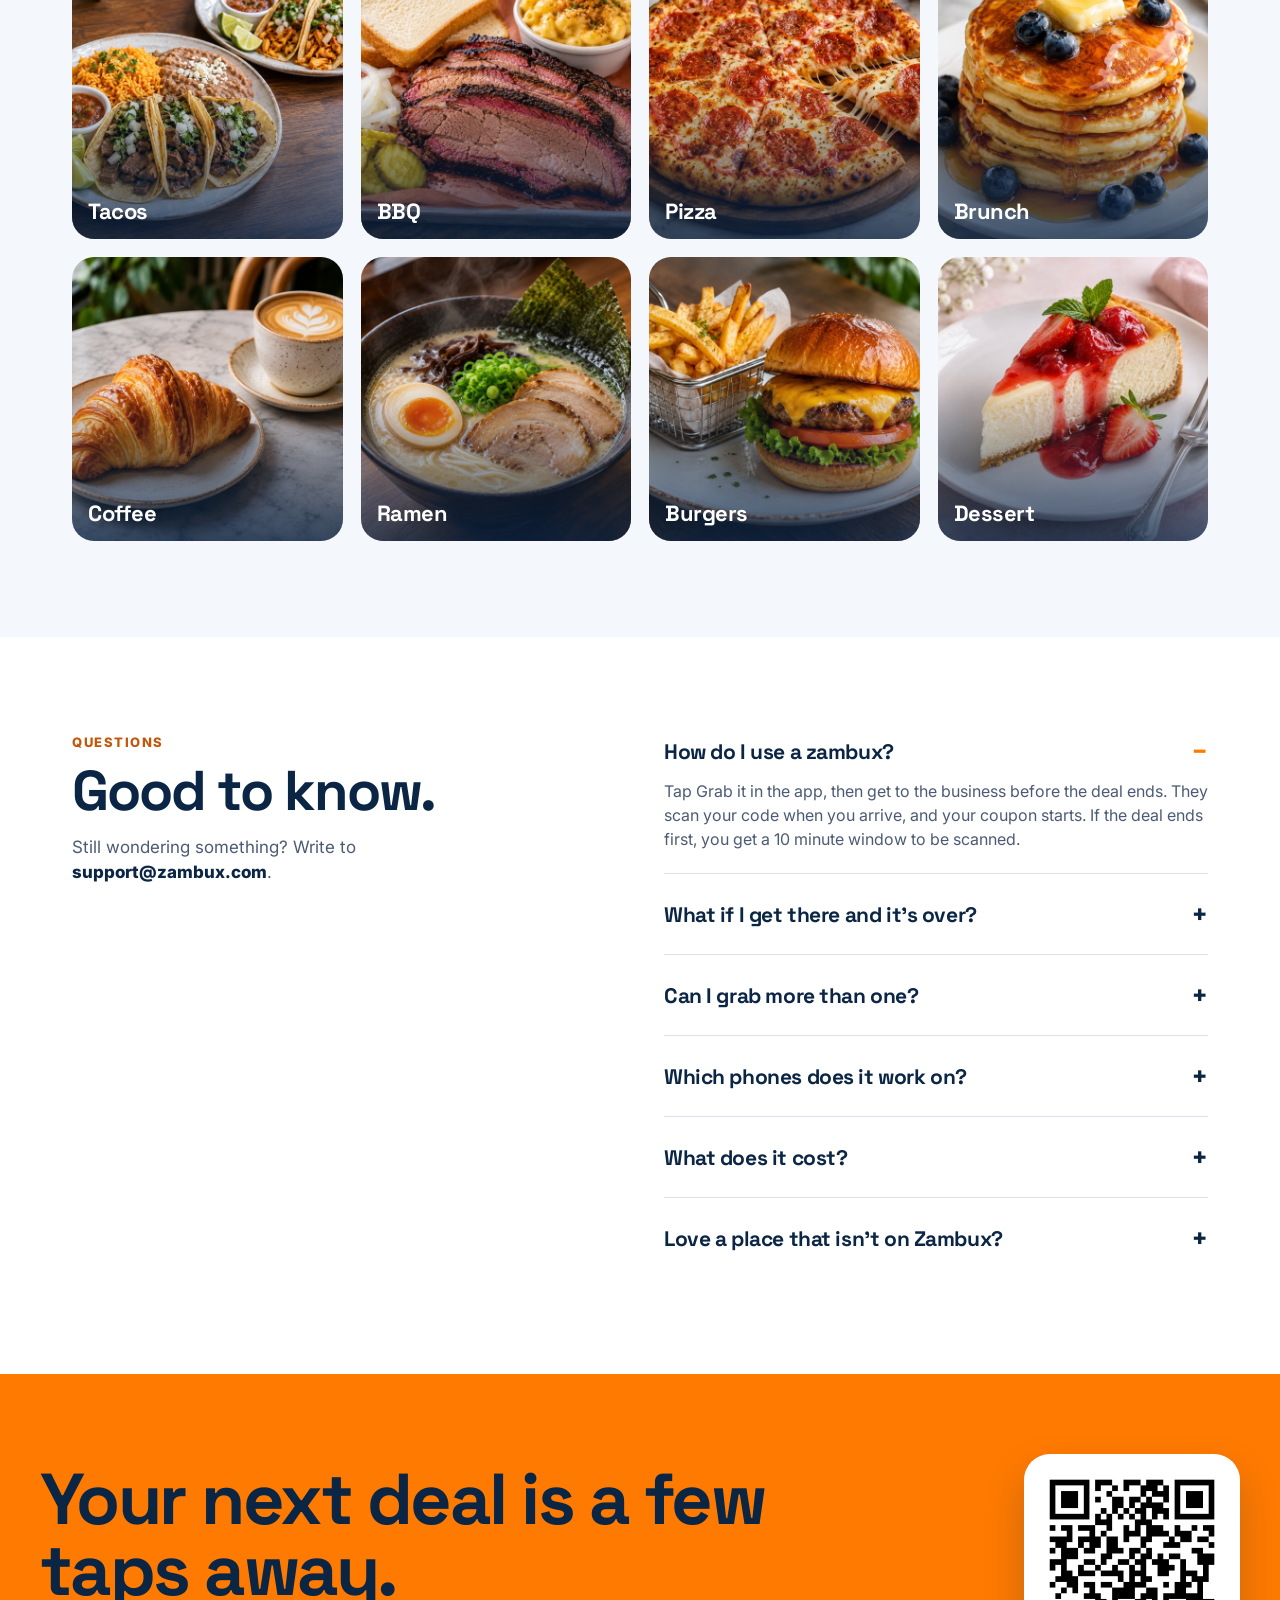
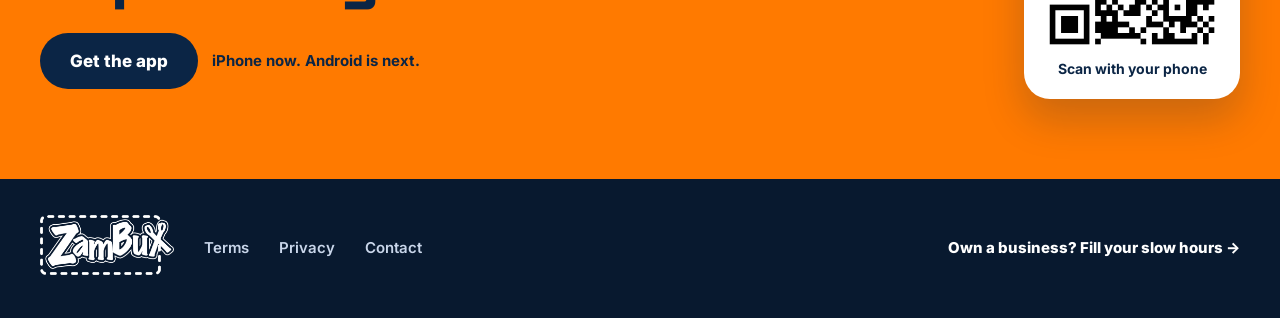
==== commit df3ed737: "Happy hours: customer page is customer-only; owner pitch moves to the business page Co-Authored-By: " ====
--- a/index.html
+++ b/index.html
@@ -135,6 +135,24 @@
   </div>
 </section>
 
+<!-- HAPPY HOURS -->
+<section id="happy" class="bg-paper pad">
+  <div class="w"><div class="split">
+    <div style="display:flex;justify-content:center"><div class="phone" style="width:280px"><img src="assets/img/app-happyhours.jpg" alt="The Happy hours tab in the Zambux app, listing places with a happy hour on now" width="640" height="1391" loading="lazy"></div></div>
+    <div style="display:flex;flex-direction:column;gap:18px">
+      <div class="eyebrow">Happy hours &middot; 21 and over</div>
+      <h2 class="big" style="font-size:clamp(34px,4.4vw,52px)">Happy hour, too.<br>All in one place.</h2>
+      <p style="font-size:18px;color:var(--slate);max-width:28em;margin:0">Many Austin places run a regular happy hour. See who&rsquo;s pouring right now, what&rsquo;s on, and when, then just show up. There&rsquo;s nothing to grab or scan, so it&rsquo;s the same happy hour you&rsquo;d get at the bar.</p>
+      <div style="display:flex;flex-direction:column;gap:10px;font-weight:600;color:var(--navy)">
+        <span class="check"><svg width="18" height="18" viewBox="0 0 24 24" fill="none" stroke="#FF7A00" stroke-width="3" stroke-linecap="round" stroke-linejoin="round" aria-hidden="true"><path d="M5 12l5 5 9-10"/></svg>Search any place by name, or tap &ldquo;On now&rdquo;</span>
+        <span class="check"><svg width="18" height="18" viewBox="0 0 24 24" fill="none" stroke="#FF7A00" stroke-width="3" stroke-linecap="round" stroke-linejoin="round" aria-hidden="true"><path d="M5 12l5 5 9-10"/></svg>Every listing is checked before it shows</span>
+        <span class="check"><svg width="18" height="18" viewBox="0 0 24 24" fill="none" stroke="#FF7A00" stroke-width="3" stroke-linecap="round" stroke-linejoin="round" aria-hidden="true"><path d="M5 12l5 5 9-10"/></svg>Free with an account</span>
+      </div>
+      <div style="margin-top:6px;display:flex;flex-wrap:wrap;gap:14px;align-items:center"><a class="btn pri" href="happy-hours/">See happy hours</a><span style="color:var(--slate);font-size:14px">Please drink responsibly.</span></div>
+    </div>
+  </div></div>
+</section>
+
 <!-- MOMENTS -->
 <section class="pad">
   <div class="w">
--- a/site.css
+++ b/site.css
@@ -25,6 +25,7 @@
 .live-dot{display:inline-block;width:10px;height:10px;border-radius:99px;background:#16A34A;margin-right:8px}
 .ico{width:48px;height:48px;border-radius:14px;background:var(--tint);display:flex;align-items:center;justify-content:center;flex:none}
 .check{display:flex;align-items:center;gap:8px}
+.check svg{flex:none}
 
 /* header */
 .top{background:var(--navy);position:relative;z-index:20}
